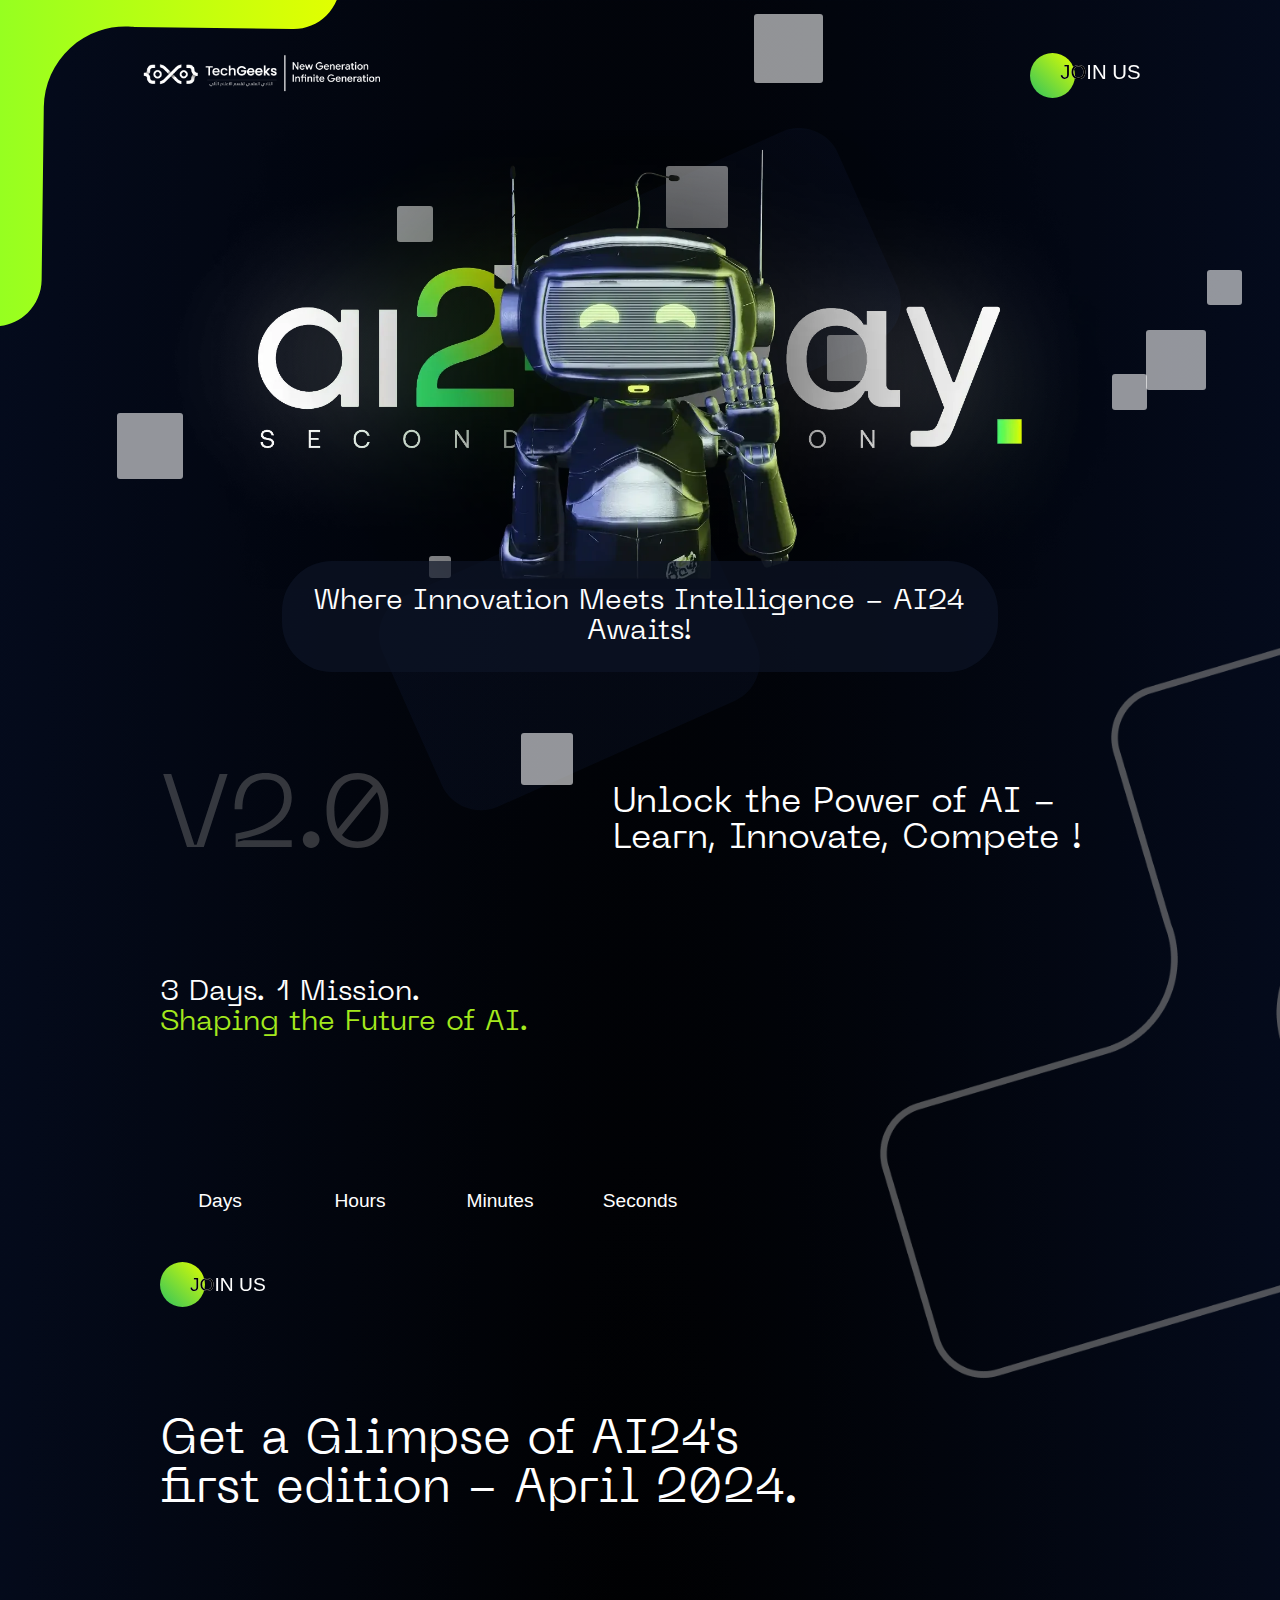
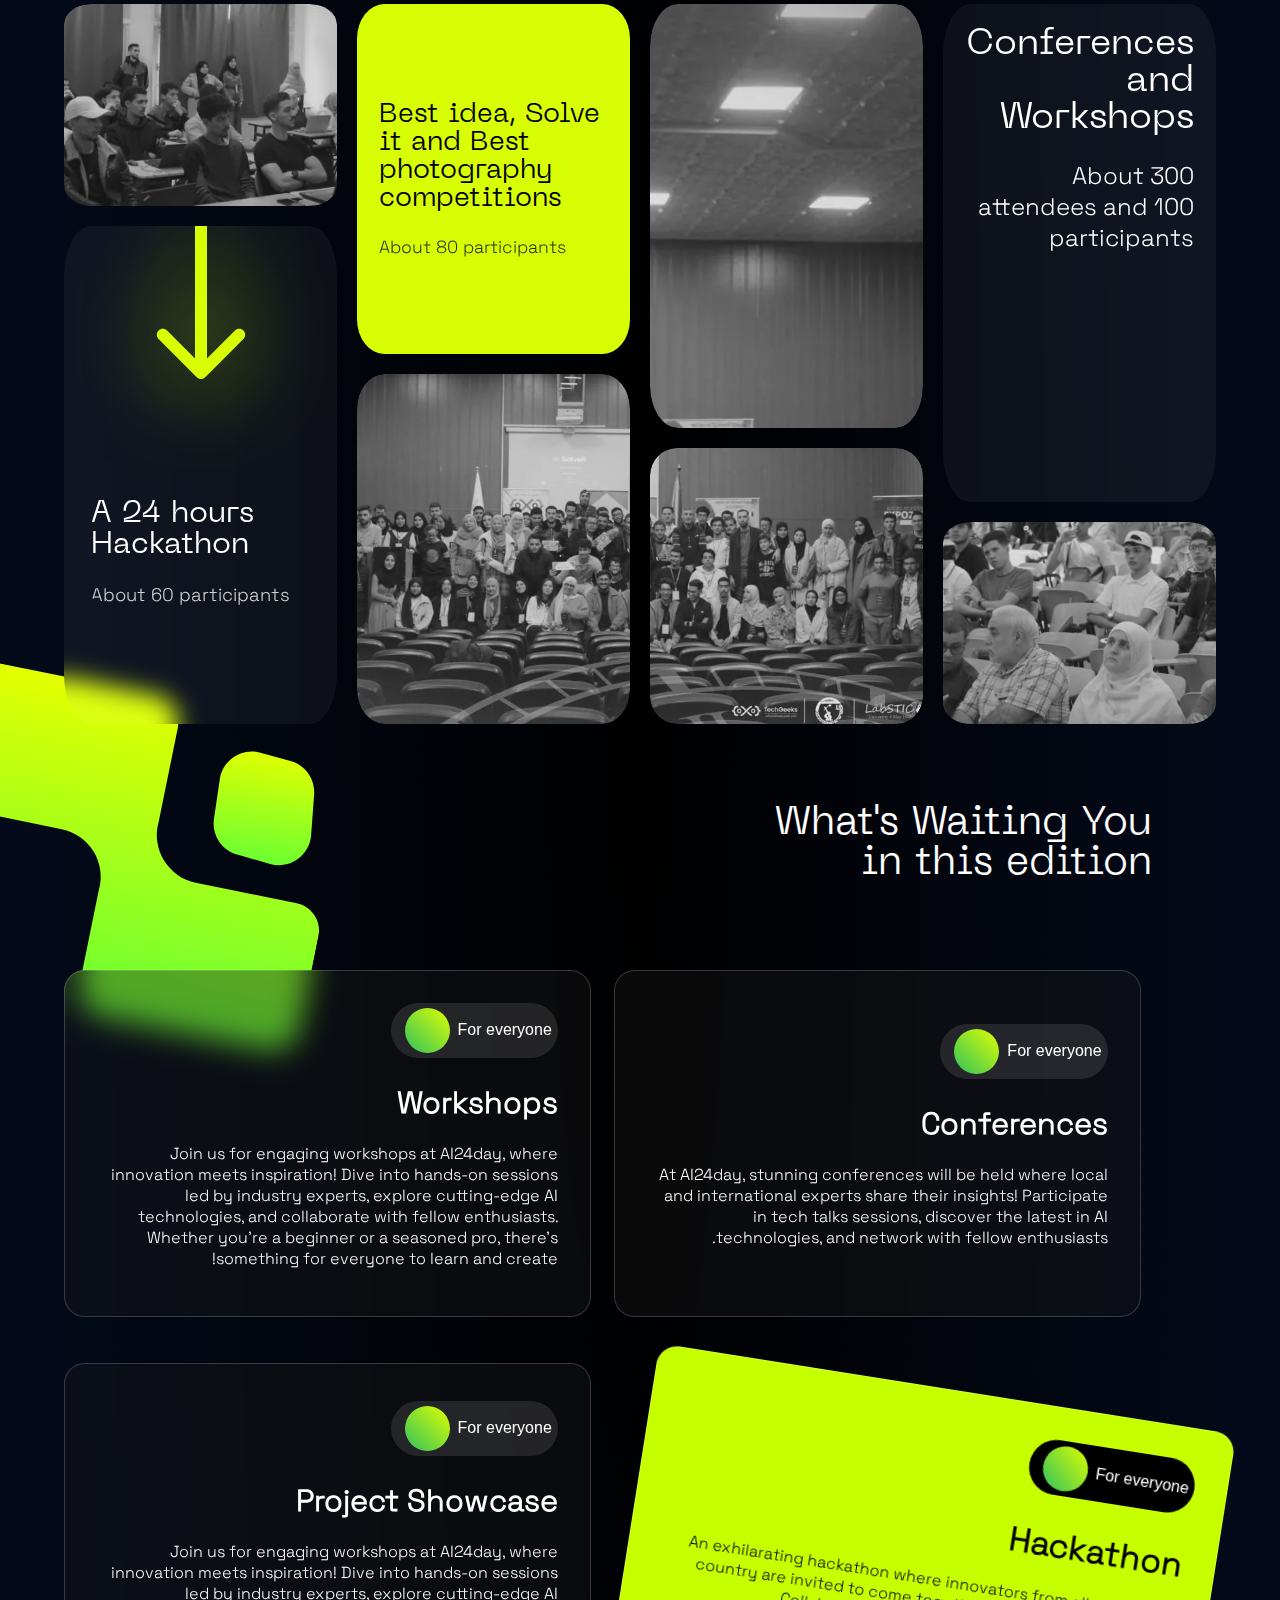
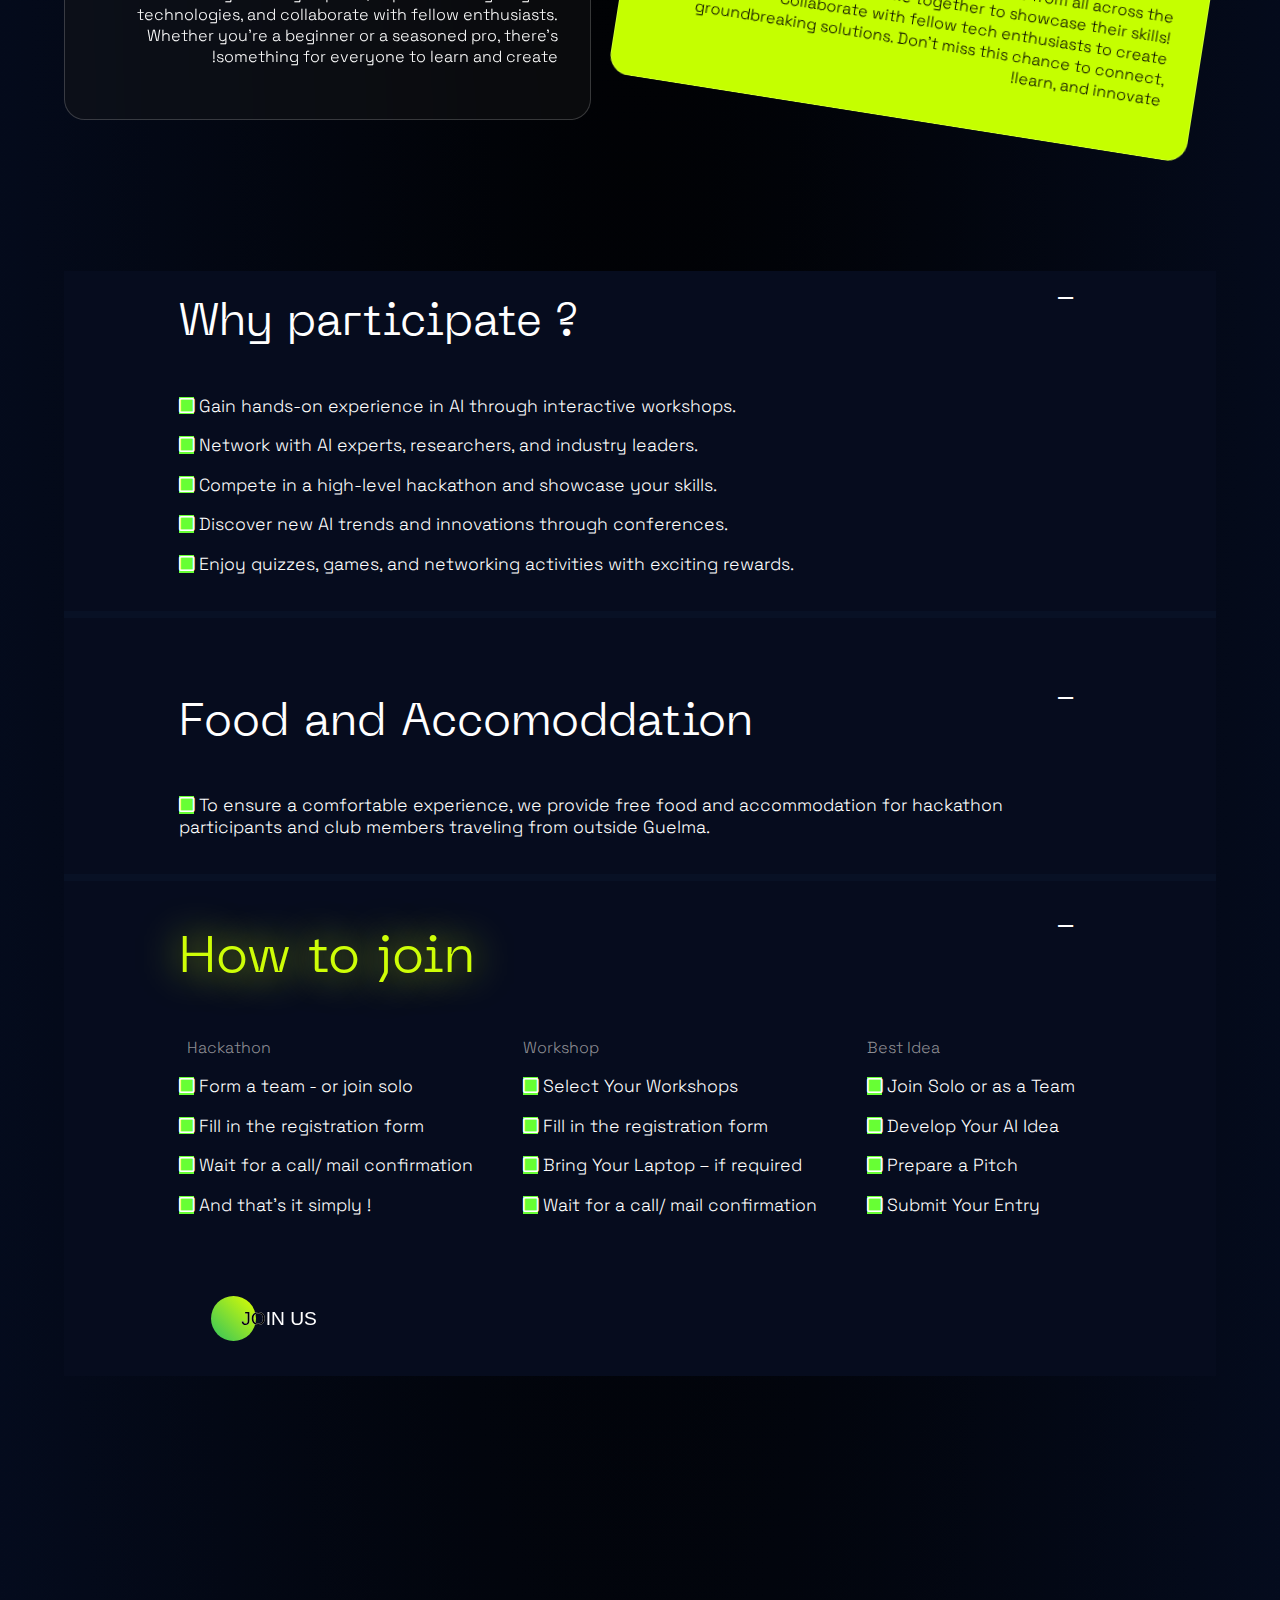
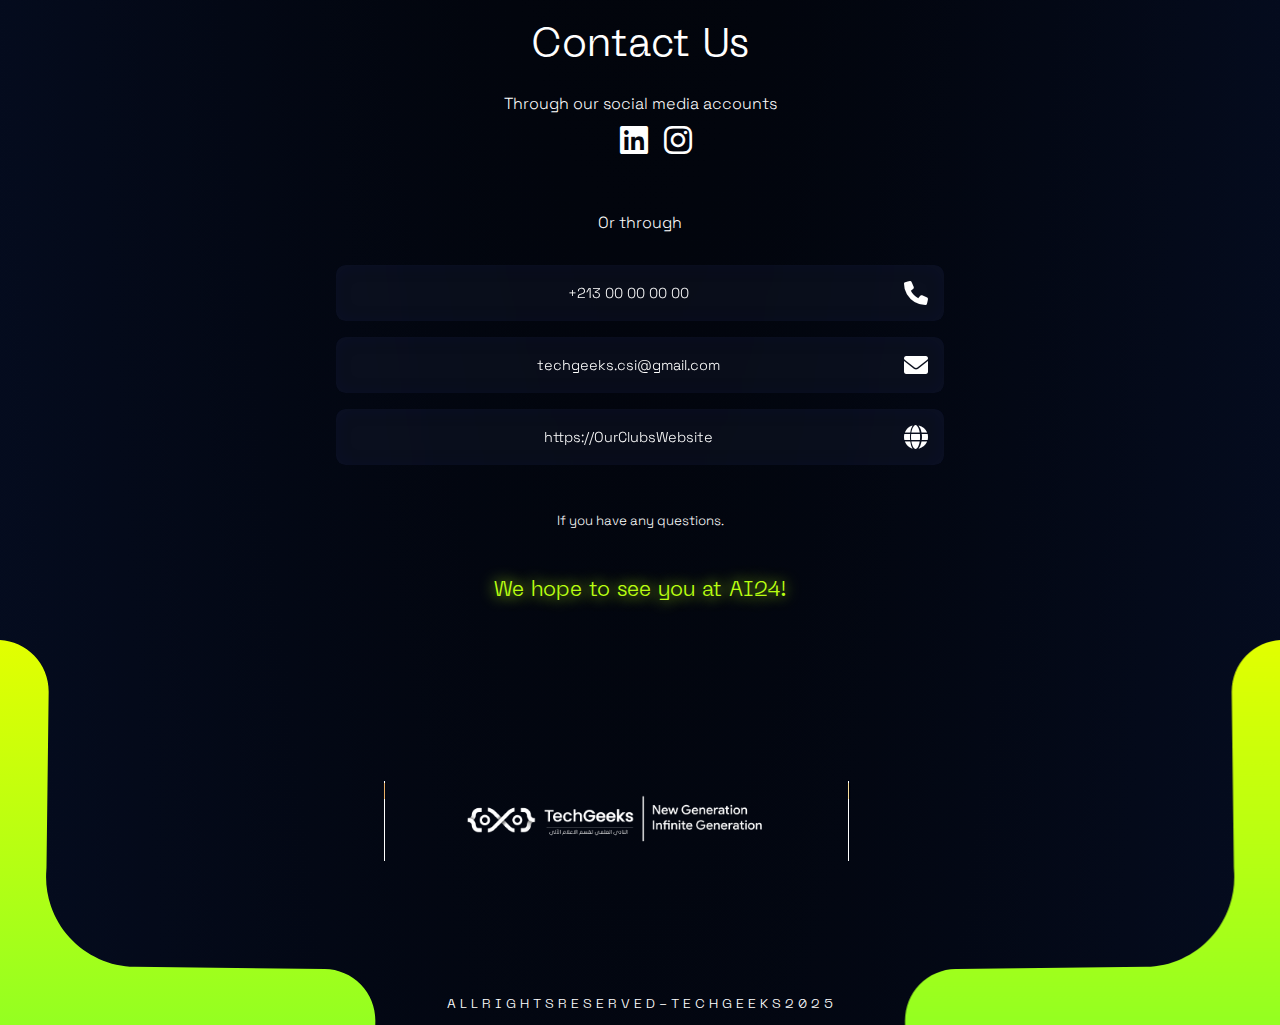
==== index.html @ 9c48e638 "Fix| first section issuie" ====
<!DOCTYPE html>
<html lang="en">
<head>
    <meta charset="UTF-8">
    <meta name="viewport" content="width=device-width, initial-scale=1.0">
    <link rel="stylesheet" href="https://cdnjs.cloudflare.com/ajax/libs/font-awesome/6.6.0/css/all.min.css" integrity="sha512-Kc323vGBEqzTmouAECnVceyQqyqdsSiqLQISBL29aUW4U/M7pSPA/gEUZQqv1cwx4OnYxTxve5UMg5GT6L4JJg==" crossorigin="anonymous" referrerpolicy="no-referrer" />
    <link rel="stylesheet" href="https://cdnjs.cloudflare.com/ajax/libs/font-awesome/6.0.0-beta3/css/all.min.css">

	<link rel="stylesheet" href="css/re_global.css">
	<link rel="stylesheet" href="css/re_navbar.css">
	<link rel="stylesheet" href="css/re_robot_section.css">
	<link rel="stylesheet" href="css/re_timer_section.css">
	<link rel="stylesheet" href="css/re_section3.css">
	<link rel="stylesheet" href="css/re_fonts.css">
	<link rel="stylesheet" href="css/re_section4.css">
	<link rel="stylesheet" href="css/re_section5.css">
	<link rel="stylesheet" href="css/re_section6.css">
	<link rel="stylesheet" href="css/re_section7.css">
	<link rel="stylesheet" href="css/re_section8.css">
	<link rel="stylesheet" href="css/re_section9.css">
    
    <title>AI24 Day</title>
</head>

<body >
	<div class="triangle-logo-container">
			<img src="images/Group 42.svg" alt="Triangle Logo" class="triangle-img"/>		
	</div>

  <nav class="navbar">

        <a href="#home" class="main-logo" style="width: min-content;">
			<img src="images/logo.png" alt="Main Logo" />
		</a>
		
        <ul class="navlinks">
            <li class="nav-btns"><a href="#ds">Description</a></li>
            <li class="nav-btns"><a href="#tm">Timeline</a></li>
			<li class="nav-btns"><a href="#dt">Details</a></li>

            <li >
              <button class="circle-button">
                <a href="#">
                    <span class="btn-text">JOIN US</span>
                    <span class="arrow">&rarr;</span>
                </a>
            </button>
            </li>
        </ul>
  </nav>
  <main>
	<!--! Sections 01 -->

	<section class="robot-section" >
		<div class="robot">
			<script src="js/script.js" ></script>   
		  <img src="images/robot50.webp" alt="img" id="robot-img" loading="eager" class="img-robot">
		  <img src="images/Group 79.svg" id="back-robot" loading="lazy"/>

		  <div class="responsive-image-container">
			<img src="images/Group 78.webp" alt="Image pour mobile" class="responsive-only-image">
		  </div>

		  <div  class="Text-robot">Where Innovation Meets Intelligence - AI24 Awaits!</div>
	   </div>
	</section>
	<!--! Sections 02 -->
	<section class="timer-section">
		<div class="second-content">
			<p class="ppnm p-left">V2.0</p>
			<p class="p-center ppnm" id="s2t2">Unlock the Power of AI - <br>
				Learn, Innovate, Compete !</p>
				<div class="img-second-content"></div><br>
		</div>		
		<img src="images/Group 10.png" id="decorator_img" alt="text" loading="lazy">

		<div class="third-content">
			<div class="content-text"> 
			<p class="medium p-1 ppnm s2t3">3 Days. 1 Mission.</p>
			<p class="medium p-2 ppnm s2t3">Shaping the Future of AI.</p>
		</div>
	
		   
	
	  <div class="countdown-container">
		<div class="numbers">
		  <div class="nbr-days">
			<span class="qwcountdown font-mono nums" >
			  <span id="days" style="--qwvalue:0;"  aria-live="polite">00</span>
			</span>
			<span class="number-label">Days</span>
		  </div>
	
		  <div class="nbr-days">
			<span class="qwcountdown font-mono nums" >
			  <span id="hours" style="--qwvalue:0;"  aria-live="polite">00</span>
			</span>
			<span class="number-label">Hours</span>
		  </div>
	
		  <div class="nbr-days">
			<span class="qwcountdown font-mono nums" >
			  <span id="minutes" style="--qwvalue:0;"  aria-live="polite">00</span>
			</span>
			<span class="number-label">Minutes</span>
		  </div>
	
		  <div class="nbr-days">
			<span class="qwcountdown font-mono nums" >
			  <span id="seconds" style="--qwvalue:0;"  aria-live="polite">00</span>
			</span>
			<span class="number-label">Seconds</span>
		  </div>
		</div>
	  </div>
	
	  <script src="js/countDown.js"> </script>
		  
	  <button class="circle-button" id="cb-ts">
	  	<a href="#">
	  		<span class="btn-text">JOIN US</span>
	  		<span class="arrow">→</span>
	  	</a>
	  </button>

	</section>

	<!--! section 03 -->
	<section class="section-03">
		<div id="section-03-txt-01"> 
			<p class="p-1 s3t1 ppnm" >Get a Glimpse of AI24's</p>
			<p class="p-1 s3t1 ppnm"  >first edition - April 2024.</p>
			</div>
		</div>
		<div id="grid-container-parent">
			<div class="graid-container">
				<div class="div1">
					<div id="vec-div">
						<img src="images/vector.svg" id="vector" alt="vector" loading="lazy">
					</div>
					<div class="hackathon-content">
						<h1 class="hackathon-title ppnm">A 24 hours<br> Hackathon</h1>
						<div class="hackathon-participants sgl">About 60 participants</div>
					  </div>
				</div>
				<div class="div2"> </div>
				<div class="div3"> 
					<h1 class="card-title ppnm">Best idea, Solve it and Best photography competitions</h1>
					<div class="card-description sgl">About 80 participants</div>
				</div>
				<div class="div4"> </div>
				<div class="div5"> </div>
				<div class="div6"> </div>
				<div class="div7"> </div>
				<div class="div8">
					<h1  id="s3t4-1" class="s3t4 ppnm">Conferences and Workshops</h1>
            		<div id="s3t4-2" class="s3t4 sgl">About 300 attendees and 100 participants</div>
				</div>
			</div>
		</div>
		<img src="images/Group 20.svg" id="decorator_img_3" alt="text" loading="lazy">
	</section>

	<!--! section 04 -->

	<section class="section-04" id="ds">

		<div class="five-content">
		   <p id="Text-five-content" class="ppnm"> What's Waiting You <br> in this edition</p>
		</div>
	
	
 		<div class="container">
 		  <div class="grid-container">
				<div class="flex-row">
			  		 <!-- Card 1 - Hackathon -->
			   		<div class="card card-1">
						   <div class="card-content">
							   <!-- <div class="arrow">↓</div> -->
							   <button class="btn-card"> 
								 <div class="circle-button-card sgl" ></div>
								 For everyone
							   </button>
							   <h2 class="sgl">Workshops</h2>
							   <p class="sgl">Join us for engaging workshops at AI24day, where innovation meets inspiration! Dive into hands-on sessions led by industry experts, explore cutting-edge AI technologies, and collaborate with fellow enthusiasts. Whether you're a beginner or a seasoned pro, there's something for everyone to learn and create!</p>
						   </div>
					   
			   		</div>
				
			   		<!-- Card 2 - Competitions -->
			   		<div class="card card-2">
						   <div class="card-content">
							 <button class="btn-card"> 
							   <div class="circle-button-card sgl" ></div>
							   For everyone
							 </button>
							   <h2 class="sgl">Conferences</h2>
							   <p class="sgl">At AI24day, stunning conferences will be held where local and international experts share their insights! Participate in tech talks sessions, discover the latest in AI technologies, and network with fellow enthusiasts.</p>
						   </div>
					   
			   		</div>
				</div>
			   <!-- Card 3 - Conferences -->
			   <div class="flex-row">

			   		<div class="card card-3">
						   <div class="card-content">
							 <button class="btn-card"> 
							   <div class="circle-button-card sgl" ></div>
							   For everyone
							 </button>
							   <h2 class="sgl">Project Showcase</h2>
							   <p class="sgl">Join us for engaging workshops at AI24day, where innovation meets inspiration! Dive into hands-on sessions led by industry experts, explore cutting-edge AI technologies, and collaborate with fellow enthusiasts. Whether you're a beginner or a seasoned pro, there's something for everyone to learn and create!</p>
						   </div>
			   		</div>
				
			   		<!-- Card 4 -->
			   		<div class="card-d" id="card-4" style="  transform: rotate(9deg); margin-left: 1rem; margin-top: 1.;">
						   <div class="card-content">
							 <button class="btn-card" style="background-color: black;"> 
							   <div class="circle-button-card sgl" ></div> For everyone
							 </button>
							   <h2 class="sgl">Hackathon</h2>
							   <p class="sgl" style="color: black;">An exhilarating hackathon where innovators from all across the country are invited to come together to showcase their skills! Collaborate with fellow tech enthusiasts to create groundbreaking solutions. Don't miss this chance to connect, learn, and innovate!</p>
						   </div>
			
			   		</div>
			   </div>

			</div>
 		</div>

	</section>

	<!--! section05 -->
	<section class="section-05" id="tm" style="display: none">
		<div class="img-seven-content"><img src="images/Group 35.png" id="decorator_img_5" loading="lazy" alt="text"></div>

			<div class="sec5sub1">
				<div class="Text-left ppnm"> AI24 - Second <br> edition Timeline</div>
				<img id="sec5dec1" src="images/Group 81.svg" loading="lazy">
				<div class="right-div" > 
				  
				  <button class="btn-right-div" >Day 01</button>
				  <button class="btn-right-div">Day 02</button>
				  <button class="btn-right-div">Day 03</button>
				</div>
			</div>
			
			<div class="seven-content">
			  <div class="schedule-container">
				<script src="js/schedule.js"></script>
			</div>
	</section>

	<!--! section06  -->
	<section class="section-06" id="dt">
		<div class="eight-content"> 
			<div class="sec6sub1">
				<div class="eight-content-row" style="flex-direction: row;">
				  <h1>Why participate ?</h1>
				  <div style="font-size: 2rem; color:#FFFFFF;">_</div>
				</div>
				<p class="paragrph"><i class="fa-regular fa-square" style="background-color:#67FF34;"></i> Gain hands-on experience in AI through interactive workshops.</p>
				<p class="paragrph"><i class="fa-regular fa-square" style="background-color:#67FF34;"></i> Network with AI experts, researchers, and industry leaders.</p>
				<p class="paragrph"><i class="fa-regular fa-square" style="background-color:#67FF34;"></i> Compete in a high-level hackathon and showcase your skills.</p>
				<p class="paragrph"><i class="fa-regular fa-square" style="background-color:#67FF34;"></i> Discover new AI trends and innovations through conferences. </p>
				<p class="paragrph"><i class="fa-regular fa-square" style="background-color:#67FF34;"></i> Enjoy quizzes, games, and networking activities with exciting rewards.</p><br>
			</div> 
			<div class="sec6sub1">
				<div style="margin-top: 2.2rem;"></div>
				<br><div class="eight-content-row" style="flex-direction: row;">
				  <h1>Food and Accomoddation</h1>
				  <div style="font-size: 2rem; color:#FFFFFF;">_</div>
				</div>
				<p class="paragrph"><i class="fa-regular fa-square" style="background-color:#67FF34;"></i> To ensure a comfortable experience, we provide free food and accommodation for hackathon participants and club members traveling from outside Guelma.</p><br>
			</div>
			<div class="sec6sub1" style="padding-bottom: 35px;">
				<br><div class="eight-content-row" style="flex-direction: row;">
				  <h1 id="htju">How to join</h1>
				  <div style="font-size: 2rem; color:#FFFFFF;">_</div>
				</div>
				<div class="eight-content-row"> 
					<div class="column">
					  <p class="titles" style="margin-left: 0.5rem;">Hackathon</p>
					  <p class="prgrph"><i class="fa-regular fa-square" style="background-color:#67FF34;"></i> Form a team - or join solo </p>
					  <p class="prgrph"><i class="fa-regular fa-square" style="background-color:#67FF34;"></i> Fill in the registration form </p>
					  <p class="prgrph"><i class="fa-regular fa-square" style="background-color:#67FF34;"></i> Wait for a call/ mail confirmation</p>
					  <p class="prgrph"><i class="fa-regular fa-square" style="background-color:#67FF34; margin-bottom: 3rem;"></i> And that’s it simply !</p>
				  
					  <br><button class="circle-button" style="bottom:75px; z-index: 1;margin-left: 2rem;">
						<a href="#">
							<span class="btn-text">JOIN US</span>
							<span class="arrow">→</span>
						</a>
					</button>
					   
					 </div>
				  
					  <div class="column"> 
					  <p class="titles" style="margin-right: 4rem;">Workshop</p>
					  <p class="prgrph"><i class="fa-regular fa-square" style="background-color:#67FF34;"></i> Select Your Workshops</p>
					  <p class="prgrph"><i class="fa-regular fa-square" style="background-color:#67FF34;"></i> Fill in the registration form</p>
					  <p class="prgrph"><i class="fa-regular fa-square" style="background-color:#67FF34;"></i> Bring Your Laptop – if required</p>
					  <p class="prgrph"><i class="fa-regular fa-square" style="background-color:#67FF34;"></i> Wait for a call/ mail confirmation</p>
					  </div>
				  
				  
					  <div class="column"> 
						<p class="titles" style="margin-right: 4rem;">Best Idea</p>
						<p class="prgrph"><i class="fa-regular fa-square" style="background-color:#67FF34;"></i> Join Solo or as a Team</p>
						<p class="prgrph"><i class="fa-regular fa-square" style="background-color:#67FF34;"></i> Develop Your AI Idea</p>
						<p class="prgrph"><i class="fa-regular fa-square" style="background-color:#67FF34;"></i> Prepare a Pitch</p>
						<p class="prgrph"><i class="fa-regular fa-square" style="background-color:#67FF34;"></i> Submit Your Entry</p>
					   </div>
				  
					</div>
			</div>
		  
		  </div>
		  <br><div class="espace"></div>
		  
	</section>

	<!--! section 07 -->
	<section class="section-07" style="display: none">
		<div id="sponsors-txt-div">
			<h1 class="ppnm">Our Sponsors & Partners</h1>
			<p class="sgm">We are grateful to our sponsors and partners who have trusted and supported AI24, making this event possible.</p>
		</div>
		<!-- <div class="containers"> -->
			<div class="sponsors-grid">
				<!-- Top row with large sponsors -->
				<div class="sponsor-large sponsor">
					<img src="" alt="Algerie Telecom Logo">
				</div>
				<div class="sponsor-large sponsor">
					<img src="" alt="Sponsor Logo">
				</div>
				<!-- Bottom row with smaller sponsors -->
				<div class="sponsor-row">
					<div class="sponsor-small sponsor">
						<div class="dots">
							<div class="dot"></div>
							<div class="dot"></div>
							<div class="dot"></div>
						</div>
					</div>
					<div class="sponsor-small sponsor">
						<div class="dots">
							<div class="dot"></div>
							<div class="dot"></div>
							<div class="dot"></div>
						</div>
					</div>
					<div class="sponsor-small sponsor">
						<div class="dots">
							<div class="dot"></div>
							<div class="dot"></div>
							<div class="dot"></div>
						</div>
					</div>
					<div class="sponsor-small sponsor">
						<div class="dots">
							<div class="dot"></div>
							<div class="dot"></div>
							<div class="dot"></div>
						</div>
					</div>
				</div>
			</div>
	</section>

	<!--! section 08  -->

	<section class="section-08">
		<div id="sec8sub1">
			<h1 >Contact Us</h1>
			<p >Through our social media accounts</p>
		  </div>
		  
		   <div class="reseau-so">
			<a href="https://www.facebook.com/tech.geeks.guelma/"><i class="fa-brands fa-square-facebook" style="margin-left: 1rem;"></i></a>
			<a href="https://www.linkedin.com/company/techgeeks-guelma/"><i class="fa-brands fa-linkedin"style="margin-left: 1rem;"></i></a>
			<a href="https://www.instagram.com/tech.geeks.guelma?igsh=cXViY2h4bXlkNmd5"><i class="fa-brands fa-instagram"style="margin-left: 1rem;"></i></a>
		   </div><br>
		  
		   <br>
		   <div class="" style="color: white;">
			<p class="sgl">Or through</p>
		  </div>
		  
		   <div style="min-width:50%"> 
		   <div class=" column-div"><div></div><a href="#">+213 00 00 00 00</a> <i class="fa-solid fa-phone icons" ></i></div>
		   <div class=" column-div"><div></div><a href="mailto:techgeeks.csi@gmail.com">techgeeks.csi@gmail.com</a><i class="fa-solid fa-envelope icons"></i></div>
		   <div class=" column-div"><div></div><a href="https://techgeeks.univ-guelma.dz/">https://OurClubsWebsite</a><i class="fa-solid fa-globe icons"></i></div>
		  </div>
		  
		  <br><div >
			<p class="sgl" style="color:#FFFFFF;font-size:0.83rem;">If you have any questions.</p>
		  </div> 
		  <br>
		  <div>
			<p id="hsu">We hope to see you at AI24!</p>
		  </div>
	</section>
	
	<!--! section 09 -->
	<section class="section-09">
		<div class="logos">
			<!-- <img src="images/Group 44.png" alt="text"> -->
		  <img id="univ-lg" class="logo" src="images/logo 1.png" loading="lazy" alt="University Logo">
		  <p>&verbar;</p>
		  <img id="tg-lg" class="logo" src="images/logo.png" loading="lazy" alt="TechGeeks Logo">
		  <p>&verbar;</p>
		  <img id="aih-lg" class="logo" src="images/logoColoredPNGWhite 1.png" loading="lazy" alt="Aihouse Logo">
		</div>
		  
		<div id="footer" >
			<img id="bdl" class="botm_deco" src="images/Group 42.svg" loading="lazy">
			<p >A L L R I G H T S R E S E R V E D - T E C H G E E K S 2 0 2 5</p>
			<img id="bdr" class="botm_deco" src="images/Group 42.svg" loading="lazy">
		</div>

	</section>

  </main>


</body>
</html>
---- css/re_global.css ----
body {
    width: 100%;
    height: max-content;
    background: radial-gradient(ellipse 177.46% 352.09% at 50.00% 38.36%, black 0%, #09173C 63%, #1C2140 89%);
    margin: 0;
    overflow-x: hidden; 
}

main {
    width: 100%;
    display: flex;
    flex-direction: column;
    align-items: center;
    justify-content: center;
}

section {
    width: 100%;
    margin: 0;
    padding: 20px;
} 

.p-1{
    color: white;
    margin: 0;
}
.p-2{
  color: #A4E91D;
  margin: 0;
}
  
.medium{
    font-size: 1.5rem;
    font-family: 'Pcenter';
}



.triangle-logo-container {
    display: flex;
    position: absolute;
    top: 0;
    left: 0;
    width: 100%;
    align-items: center;
    gap: 15px;
}

.triangle-img {
    width: 30%;
    transform: rotate(90deg) translateY(7%);
}

.circle-button {
    display: inline-flex;
    align-items: center;
    width: 45px;
    height: 45px;
    border: none;
    border-radius: 50%;
    background-image: linear-gradient(45deg, #30C35D, #DFFE01);
    cursor: pointer;
    transition: all 0.3s ease;
    margin-right: 65p;
}

.circle-button a {
    display: flex;
    align-items: center;
    text-decoration: none;
    font-size: 1.2rem;
    padding-left: 18px;
    transform: translateX(-8px);
}

.circle-button:hover {
    width: 160px;
    border-radius: 25px;
    background-image: linear-gradient(45deg, #DFFE01, #30C35D);
}
.circle-button:hover .btn-text {
    color: black;
}
.circle-button:hover .btn-text::before,
.circle-button:hover .btn-text::after {
    display: none;
}
.circle-button:hover .arrow {
    opacity: 1;
    color: black;
    transform: translateX(5px);
    margin-left: 15px;
}

.btn-text {
    font-family: arial;
    white-space: nowrap;
    position: relative;
    color: white;
    mix-blend-mode: lighten;
    transform: translateX(14px);
    transition: all 0.3s ease;
}

.btn-text::before {
    content: "JO";
    position: absolute;
    left: 0;
    color: black; 
    z-index: 2;
}

.arrow {
    font-family: 'Poppins';
    font-weight: 700;
    font-size: 1.2rem;
    margin-left: 20px;
    color: white;
    opacity: 0;
    transition: all 0.3s ease;
}
---- css/re_navbar.css ----
.navbar {
    padding: 20px 16% 0 10%;
    background-color: transparent;
    display: flex;
    justify-content: space-between;
    height: 6.875rem;
    align-items: center; 
}

.main-logo {
    display: flex;
    align-items: center;    
}

.main-logo img {

    height: auto;
    width: 430px;
    transition: opacity 0.3s ease;
}

.navlinks {
    list-style: none;
    display: flex;
    align-items: center;
    gap: 80px;
   
}
.navlinks li a {
    color: white;
    text-decoration: none;
    font-family: "Raleway", sans-serif;
    font-weight: 500;
    font-size: 1.275rem;
    position: relative;
    padding-bottom: 5px;
}

.navlinks li a::after {
    content: '';
    position: absolute;
    width: 0;
    height: 2px;
    bottom: 0;
    left: 50%;
    background-color: #4CAF50;
    transition: all 0.3s ease;
    transform: translateX(-50%);
}

.navlinks li a:hover::after {
    width: 100%;
}

.responsive-only-image {
    display: none;
}


/* Extra small devices (phones, less than 576px) */
@media (max-width: 575.98px) {
    .main-logo {
        max-width: 155px;
        min-width: 155px;
        overflow: hidden;
    }

    .navbar {
        padding: 20px 2%;
        align-items: center; 
    }

}


@media (max-width: 768px) {   
    .main-logo img {
        height: auto;
        width: 80%;
        min-width: 320px;   
    }
}


/* Small devices (phones, 576px and up) */
@media(max-width: 1300px) {
    .nav-btns {
        display: none;
    }
    .main-logo img {
        height: auto;
        width: 80%;
        min-width: 270px;        
    }
}
---- css/re_robot_section.css ----
@keyframes fade {
    0%, 100% { opacity: 0; }
    50% { opacity: 1; }
}
@keyframes float {
    0%, 100% { transform: translateY(0); }
    50% { transform: translateY(20px); }
}

.robot-section{
	display: flex;
	justify-content: center;
	align-items: center;
	flex-direction: column;
	width: 100%;
	padding: 0;
	
}
.robot{
    display: flex;
    justify-content: center;
    align-items: center;
    flex-direction: column;
	width: 86%;
}
#robot-img{
	width: 86%;
	height: auto;
    margin-bottom: 20%;
}
#back-robot {
	width: 60%;
	height: auto;
	position: absolute;
    z-index: -1;
}


.Text-robot{
    font-size: 1rem;
    background-color:#0d1426ad;
	width: 52%;
    border-radius: 50px;
	padding: 2%;
    z-index: 1;
    display: flex;
	justify-content: center;
    align-items: center;
	text-align: center;
    position: absolute;
    color: white;
	margin-top: 23%;
	font-size: 180%;
	font-family: PPNeueMachina;
}

#s2t2{
	font-family: PPNeueMachina;

}

.square {
    position: absolute;
    background-color: rgba(255, 255, 255, 0.573);
    animation: fade 5s infinite ease-in-out;
    border-radius: 3px;
	z-index: -1;
}


@media (max-width: 575px) {
    .img-robot {
        display: none; 
    }

    .responsive-only-image {
        display: block; 
        width: 90%;
        height: auto;
        max-width: 100%;
    }

    .Text-robot {
        position: static; 
        width: 90%; 
        margin-top: -5rem; 
        font-size: 1.1rem; 
        padding: 1rem; 
    }

	#back-robot{
		width: 140%;
		transform: translateY(75px);
	}
}


@media (max-width: 768px) {
	.Text-robot {
        font-size: 125%;
    }
	#robot-img{
		width: 110%;
	}
	#back-robot {
		width: 80%;
	}
}

@media (max-width: 992px) {
	.Text-robot {
        font-size: 125%;
    }
}
---- css/re_timer_section.css ----
.timer-section {
  width: 100%;
  display: flex;
  flex-direction: column;
  justify-content: center;
  align-items: center;
  height: fit-content;
  padding: 0px 0px 0px 25%;
  margin: -145px 0px 0px 0px;
}
.second-content{
  display: flex;
  justify-content: flex-start; 
  align-items: center;
  width: 100%;
  font-size: 3rem;
  box-sizing: border-box;
	gap: 10rem;
}

.content-text{
  margin: 0 0 5% 0;
}
.s2t3{
  font-size: 1.8rem;
}

.p-center {
	display: flex;
	justify-content: center;
  color: white;
  flex: 1; 
  font-size: 2.2rem;
  max-width: 50%;
}

.p-left{
  position: relative;
  display: inline-block;
  flex: 0 1 auto; 
  font-size: 6.5rem;
  color:rgba(128, 128, 128, 0.406);
  margin-right: 20px;
}
.p-left::after {
  position: absolute;
  top: 0;
  left: 0;
  background: linear-gradient(
      to right,
      rgba(128, 128, 128, 0.4),
      transparent
  );
  -webkit-background-clip: text;
  background-clip: text;
  color: transparent;
  z-index: -1;
}

#decorator_img{
	position: absolute;
  height: 90vh;
  width: auto;
  right: -20px;
	filter: brightness(0.5);
}


.third-content{
    display: flex;
    flex-direction: column;
    /* position: absolute; */
    width: 100%;
    /* margin-top: 52rem;
    margin-left: 5rem; */
}

.countdown-container {
    display: flex;
	/* padding: 10px 0px 50px 20px;		 */

}

#cb-ts{
	margin: 50px 0px 0px 0px;		

}

.numbers {
  color: white;
  display: flex;
  gap: 20px;
  justify-content: center;
  align-items: center;
}
.nbr-days {
  display: flex;
  flex-direction: column;
  align-items: center;
  text-align: center;
  min-width: 120px;
}

.qwcountdown {
  display: inline-flex;
  flex-direction: column;
  overflow: hidden;
  height: 5rem;
  font-family: monospace;
}

.qwcountdown > span {
  position: relative;
  display: block;
  width: 100%;
  height: 100%;
  transform: translateY(calc(var(--qwvalue) * -100%));
  transition: transform 1s cubic-bezier(0.4, 0, 0.2, 1);
}

.qwcountdown > span::before {
  content: "00\A 01\A 02\A 03\A 04\A 05\A 06\A 07\A 08\A 09\A 10\A 11\A 12\A 13\A 14\A 15\A 16\A 17\A 18\A 19\A 20\A 21\A 22\A 23\A 24\A 25\A 26\A 27\A 28\A 29\A 30\A 31\A 32\A 33\A 34\A 35\A 36\A 37\A 38\A 39\A 40\A 41\A 42\A 43\A 44\A 45\A 46\A 47\A 48\A 49\A 50\A 51\A 52\A 53\A 54\A 55\A 56\A 57\A 58\A 59\A 60\A 61\A 62\A 63\A 64\A 65\A 66\A 67\A 68\A 69\A 70\A 71\A 72\A 73\A 74\A 75\A 76\A 77\A 78\A 79\A 80\A 81\A 82\A 83\A 84\A 85\A 86\A 87\A 88\A 89\A 90\A 91\A 92\A 93\A 94\A 95\A 96\A 97\A 98\A 99\A";
  white-space: pre;
  position: absolute; 
  width: 100%;
  text-align: center;
  line-height: 5rem;
}
.nums{
  font-size: 6rem;
}

.number-label {
  font-family: 'PPNeueMachina-PlainLight', sans-serif;
  font-size: 1.2rem;
  margin-top: 0.5rem;
  color: white;
}



@media(min-width: 1300px) {
  .p-center{
    max-width: 90%;
    font-size: 3rem;
  }
    
}

@media (max-width: 992px) {
	.second-content {
    flex-direction: column;
    font-size: 1.6rem;
    gap: 1rem;
  }
  .p-left{
    margin: 5% 0 -118px 0;
    font-size: 9rem;
  }
  .p-center{
    max-width: 90%;
    font-size: 2.3rem;
  }

  .timer-section {
    padding: 0;
    margin: 0;
  }
  .s2t3{
    padding: 0 10%;
  }
  #cb-ts {
    margin: 50px 0px 0px 10%;
  }
  .countdown-container {
    padding: 10px 0px 50px 10%;
  }
}

@media (max-width: 768px) {
  .second-content {
    flex-direction: column;
    font-size: 1.6rem;
    gap: 1rem;
  }
  .p-left{
    margin: -33px 0 -118px 0;
    font-size: 9rem;
  }
  .p-center{
    max-width: 90%;
    font-size: 2rem;
  }
  
  #decorator_img{
    height: 55vh;
  }
  .s2t3{
    font-size: 1.6rem;
    padding: 0 5%;
  }
  #cb-ts {
    margin: 50px 0px 0px 5%;
  }
  .countdown-container {
    padding: 10px 0px 50px 5%;
  }
  .nums{
    font-size: 5rem;
  }

}

@media (max-width: 575px) {
  .p-center{
    font-size: 1.3rem;
  }
  .p-left{
    margin: 20% 0 -88px 0;
    font-size: 9rem;
  }
  #s3t4-1 {
    font-size: 125%;
  }
  .s2t3{
    font-size: 1.4rem;
  }
  .nums{
    font-size: 4rem;
  }
 
  .nbr-days{
    min-width: 85px;
  }
  
  .number-label {
    font-size: 1rem;
    margin-top: 0rem;
  }
  .numbers {
    gap: 10px;
  }

}

@media (max-width: 391px) {
  .nums{
    font-size: 2.5rem;
  }
  .nbr-days{
    min-width: 60px;
  }
  
}
---- css/re_section3.css ----
.section-03{
	width: 100%;
	display: flex;
	flex-direction: column;
	justify-content: center;
	align-items: center;
	height: fit-content;
	
}

#section-03-txt-01{
	width: 100%;
	display: flex;
	flex-direction: column;
	padding: 0px 0px 0px 25%;
	margin: 7% 0 7% 0 ;
}

.s3t1{
	font-size: 3.5rem;
}

#grid-container-parent{
	width: 90%;
}


.graid-container {
	display: grid;
	grid-template-columns: repeat(8, 1fr);
	grid-template-rows: repeat(10, 1fr);
	grid-column-gap:20px;
	grid-row-gap:20px;
	height: 100vh;
	width: 100%;
}
#vec-div{
	margin: 0;
	padding: 0;
	display: flex;
    justify-content: center;
	width: 100%;
	filter: drop-shadow(0px 0px 50px #c5ff00);
}

#vector {
	color:#c5ff00;
}


.div1 { 
	grid-area: 4 / 1 / 11 / 3;
	background: rgba( 255, 255, 255, 0.05 );
	backdrop-filter: blur( 12px );
	-webkit-backdrop-filter: blur( 12px );
	border-radius: 10px;
	display: flex;
	flex-direction: column;
	gap: 20%;
	padding: 0 10%;
}
.div2 {
	grid-area: 1 / 1 / 4 / 3;
	filter: grayscale(1);
}
.div3 { 
	 grid-area: 1 / 3 / 6 / 5;
	 background-color: #D7FE04;
	 display: flex;
	 flex-direction: column;
	 justify-content: center;
	 padding: 8%;
}
.div4 { grid-area: 6 / 3 / 11 / 5 }
.div5 { grid-area: 7 / 5 / 11 / 7 }
.div6 { grid-area: 1 / 5 / 7 / 7 }
.div7 { grid-area: 8 / 7 / 11 / 9 }
.div8 { 
	grid-area: 1 / 7 / 8 / 9;
	background: rgba( 255, 255, 255, 0.05 );
	backdrop-filter: blur( 12px );
	-webkit-backdrop-filter: blur( 12px );
	border-radius: 10px;
	color: #fff;
	display: flex;
	flex-direction: column;
	padding: 8%;
	z-index: 99;
}
.graid-container div {
	border-radius: 10%;
	overflow: hidden;
}

.div4, .div6, .div5,.div3, .div7 {
	position: relative;
	z-index: 99; 
}

.div4::before, .div6::before, .div5::before, .div2::before ,.div7::before {
	content: "";
	position: absolute;
	top: 0;
	left: 0;
	width: 100%;
	height: 100%;
	background-size: cover;
	background-position: center;
	mix-blend-mode: multiply; 
	border-radius: 10%;
	filter: grayscale(1);
}
.div6::before{
	background-image: url("../images/tg_pic/tr.webp");
}
.div5::before{
	background-image: url("../images/tg_pic/lr.webp");
}
.div4::before{
	background-image: url("../images/tg_pic/ll.webp");
}
.div2::before{
	background-image: url("../images/6019369285383735197.webp");
}
.div7::before{
	background-image: url("../images/Rectangle 33.webp");
}



.hackathon-content {
    width: 100%;
  }

.hackathon-title {
    color: white;
    font-size: 190%;
    font-weight: bold;
    margin-bottom: 5px;
  }

  .hackathon-participants {
    color: white;
    font-size: 115%;
	margin: 10% 0 0 0;
    opacity: 0.8;
  }


.card-title {
	font-size: 170%;
	margin: 0 0 10% 0;
}
.card-description {
    font-size: 110%;
    opacity: 0.8;
}

.s3t4{
	direction:rtl
}
#s3t4-1{
	font-size: 230%;
	margin: 0 0 10% 0;	
}
#s3t4-2{
	font-size: 150%;
	margin: 0 0 10% 0;	
}



#decorator_img_3{
	position: absolute;
	z-index: -1;
	transform: translateY(630px);
    left: -100px;
	height: 400px;
}


@media(max-width: 1300px) {
	.graid-container {
		height: 80vh;
	}
	.s3t1 {
		font-size: 3rem;
	}
}
  
  @media (max-width: 992px) {
	.graid-container {
		height: 65vh;
	}

	.card-description {
		font-size: 90%;
	}
	.card-title {
		font-size: 110%;
	}
	#s3t4-1 {
		font-size: 140%;
	}
	#s3t4-2 {
		font-size: 75%;
	}

	.hackathon-title {
		font-size: 140%;
		margin: 0;
 	}

	 .hackathon-participants {
		font-size: 95%;
	}

	#vector {
		height: 70%;
	}

	#section-03-txt-01 {
		padding: 0px 0px 0px 10%;
	}
	.s3t1 {
		font-size: 2.5rem;
	}
  }
  
@media (max-width: 768px) {
	.graid-container {
		display: grid;
		grid-template-columns: repeat(2, 1fr);
		grid-template-rows: repeat(14, 1fr);
		grid-column-gap: 15px;
		grid-row-gap: 15px;
		height: 150vh;
	}
	
	.div1 { grid-area: 3 / 1 / 8 / 2; }
	.div2 { grid-area: 1 / 1 / 3 / 2; }
	.div3 { grid-area: 1 / 2 / 4 / 3; }
	.div4 { grid-area: 4 / 2 / 8 / 3; }
	.div5 { grid-area: 12 / 1 / 15 / 2; }
	.div6 { grid-area: 8 / 1 / 12 / 2; }
	.div7 { grid-area: 13 / 2 / 15 / 3; }
	.div8 { grid-area: 8 / 2 / 13 / 3; }

	.card-description {
		font-size: 90%;
	}
	.card-title {
		font-size: 110%;
	}
	.s3t1 {
		font-size: 2rem;
	}
}
  
  
@media (max-width: 575px) {
	.graid-container {
		height: 100vh;
	}
	.s3t1 {
        font-size: 1.5rem;
    }

	
	.div1{
		gap: 0;
	}
}

@media (max-width: 395px) {
	.graid-container {
		height: 125vh;
	}
	
}
---- css/re_fonts.css ----
@font-face {
	font-family: "PPNeueMachina";
	src: url(../fonts/PPNeueMachina-InktrapLight.otf) format("opentype");
	font-weight: bold;
	font-style: normal;
}
@font-face {
	font-family: "SpaceGrotesk-Medium";
	src: url(../fonts/SpaceGrotesk-Regular-BF65712b4fdc934.ttf) format("truetype");
	font-weight: medium;
	font-style: normal;
}

@font-face {
	font-family: "SpaceGrotesk-Light";
	src: url(../fonts/SpaceGrotesk-Light-BF65712b4fc80d0.ttf) format("truetype");
	font-weight: medium;
	font-style: normal;
}

.ppnm{
	font-family: PPNeueMachina;
}
.sgm{
	font-family: SpaceGrotesk-Medium;
}
.sgl{
	font-family: SpaceGrotesk-Light;
}
---- css/re_section4.css ----
.section-04{
	width: 100%;
    display: flex;
    flex-direction: column;
    justify-content: center;
    align-items: center;
    height: fit-content;
}


.container {
    display: flex;
    justify-content: center;
    padding: 1.5rem;
    width: 90%;
}
.grid-container {
	display: flex;
	flex-direction: column;
}
.card {
    border-radius:1.3rem;
    overflow: hidden;
    display: flex;
    flex-direction: column;
    padding: 2rem;
    background: rgba(26, 26, 26, 0.386);
    backdrop-filter: blur(15px);
    border: 1px solid rgba(255, 255, 255, 0.183);
    transition: all 0.3s ease;
	width: 40%;
}
.card:hover {
    background: rgba(40, 40, 40, 0.9);
    transform: translateY(-5px);
}
.card-d {
    font-family: 'MaPoliceVariable';
    border-radius:1.3rem;
    overflow: hidden;
    display: flex;
    flex-direction: column;
    justify-content: space-between;
    padding: 2rem;
    background: rgba(26, 26, 26, 0.386);
    backdrop-filter: blur(15px);
    border: 1px solid rgba(255, 255, 255, 0.183);
    transition: all 0.3s ease;  
	width: 45%;
}
.card-d p {
    font-size: 1rem;
    color: black;
    direction: rtl;
    font-size: 1rem;
    z-index: 2;
    margin-bottom: 15px;
}
.card-d h2 {
    color:black;
    direction: rtl;
    font-size: 2.1rem;
    font-weight: bold;
    margin-bottom: 5px;
    z-index: 2;
}
.card-d:hover {
    background:linear-gradient(45deg, #30e667, #e3ff0f);
    transform: translateY(-5px);
}
.card-content {
    display: flex;
    flex-direction: column;
    justify-content:center;
    flex-grow: 1;
}
.card h2 {
    color: white;
    direction: rtl;
    font-size: 1.9rem;
    font-weight: bold;
    margin-bottom: 5px;
    z-index: 2;
}
.card h1 {
    color:black;
    font-family: 'MaPoliceVariable';
    direction: rtl;
    font-size: 1.9rem;
    font-weight: bold;
    margin-bottom: 5px;
    z-index: 2;
}
.card p {
    font-size: 1rem;
    color: white;
    direction: rtl;
    font-size: 1rem;
    margin-bottom: 15px;
}
.btn-card{
    display: flex;
    align-items: center;
    color: white;
    font-size: 1rem;
    background-color: rgba(141, 140, 140, 0.2);
    border-radius: 3rem;
    border: none;
    margin-left: auto;
	height: 55px;
}
.circle-button-card {
    display: inline-flex;
    margin: 0.5rem;
    width: 45px;
    height: 45px;
    border: none;
    border-radius: 50%;
    background-image: linear-gradient(45deg, #30C35D, #DFFE01);
    cursor: pointer;
    transition: all 0.3s ease;
    overflow: visible; 
    z-index: 1; 
}
.card-2 {
    color: #0a0a0f;
}
.card-3 {
    text-align: right;
}

#card-4 {
	background-color:#c5ff00;
	justify-content: center;
	transform: rotate(9deg); 
	margin-left: 1rem; 
	margin-top: 1.5rem;
}

.five-content{
	direction: rtl;
    display: flex;
    flex-direction: row;
    width: 100%;
    padding-right: 20%;
}
#Text-five-content{
    color: white;
    font-size: 2.5rem;
	margin-bottom: 3%;
}

.flex-row{
	display: flex;
	flex-direction: row;
	gap: 2%;
	margin: 2% 0 2% 0;
}


@media (max-width: 768px) {
    .container {
        padding: 1rem 2rem; 
        display: flex;
        justify-content: center; 
        align-items: center; 
        flex-direction: column; 
        width: 100%; 
        box-sizing: border-box;
    }

    .grid-container {
        gap: 1rem;
        width: 100%; 
        display: flex;
        flex-direction: column;
        align-items: center; 
    }

    .flex-row {
        flex-direction: column;
        gap: 1rem;
        width: 100%;
        align-items: center; 
    }

    .card, .card-d {
        width: 90%; 
        margin: 1rem 0; 
        transform: rotate(0deg);
        box-sizing: border-box;
    }

    .five-content {
        font-size: 1rem;
        direction: rtl;
    }

    #Text-five-content {
        font-size: 2rem;
    }

    .btn-card {
        font-size: 0.9rem;
    }

    .card h2, .card-d h2 {
        font-size: 1.5rem;
    }

    .card p, .card-d p {
        font-size: 0.9rem;
    }
}
---- css/re_section5.css ----
.section-05{
	width: 100%;
    display: flex;
    flex-direction: column;
    justify-content: center;
    align-items: center;
    height: fit-content;
}

.sec5sub1{
	display: flex;
	align-items: center;
	justify-content: space-around;
	flex-direction: row;
	width: 100%;
	padding: 0;
	margin: 0;
}

.Text-left{
    margin-left: 8rem;
    color: white;
	font-size: 2.3rem;
}

#decorator_img_5{
	position: absolute;
	z-index: -1;
	height: 50rem;
	left: 0;
}
.seven-content{
    display: flex;
    justify-content: center;
	align-items: center;
	width: 100%;
	margin-top: 5%;
	
}

.right-div{

    backdrop-filter: blur(5px);
    border-radius: 2rem;
	padding: 15px;
	gap: 30px;

    display: flex;
    flex-direction: row;
	justify-content: space-between;
	border-radius: 2rem;
    border: none;
    background-color: #0d1426ad;
    
}
.btn-right-div{
    color: white;
    background-color: #080E1B; 
    border-radius: 2rem;
	padding: 10px;
    border: none;
    
	border-radius: 0.95rem;
    padding: 12px 25px;
}
.btn-right-div:hover{
	background-color: #2d313a;
}
.btn-right-div:active{
	background-color: #222730;
}

.time {
    font-size: 16px;
    color: rgba(255, 255, 255, 0.9);
	font-family: SpaceGrotesk-Light,Arial,sans-serif;
}

.event-details {
    padding-right: 20px;
}
.event-title {
    font-size: 18px;
    font-weight: bold;
    margin-bottom: 5px;
	font-family: SpaceGrotesk-Medium,Arial,sans-serif;
}
.event-description {
    font-size: 14px;
    max-width: 400px;
    opacity: 0.8;
	font-family: SpaceGrotesk-Light,Arial,sans-serif;;
}
.highlight {
    color: #67FF34;
    font-weight: bold;

}

.arrow-button {

    width: 40px; 
    height: 40px;
    border-radius: 50%; 
    border: none;
    cursor: pointer;
    background-color:#05070e;
    transition: background 0.3s ease, transform 0.2s ease;
}
.arrow-button:hover {
    transform: scale(1.1); 
}
.arrow-button svg {
    width: 20px;
    height: 20px;
    stroke: white; 
    stroke-width: 2;
    transform: rotate(220deg); 
}
.arrow-button:active {
    transform: scale(0.95); 
}
.arrow-italic .line {
    width: 20px;
    height: 1px;
    background: #67FF34;
    margin-right: 5px;
}

.schedule-container {

    font-family: 'PPNeueMachina-PlainLight';
    margin-left: 2rem;
    color: white;
    max-width: 80%;
	min-width: 75%;
	

}
.schedule-item {
    display: grid;
    grid-template-columns: 200px 1fr 30px;
    padding: 20px 0;
    position: relative;
}
.schedule-item::after {
    content: '';
    position: absolute;
    bottom: 0;
    left: 0;
    width: 100%;
    height: 1px;
    background: linear-gradient(
        to right,
        rgba(255, 255, 255, 0.1),
        rgba(255, 255, 255, 0.3)
    );
}

#sec5dec1{
    position: absolute;
    width: 35%;
    z-index: -1;
    transform: translate(76%, 0%);
}




.speakers-container {
    display: flex;
    flex-direction: column;
    gap: 20px;
}

.speaker-item {
    display: flex;
    align-items: center;
    gap: 15px;
    padding: 10px;
    border-radius: 8px;
    transition: all 0.3s ease;
}

.speaker-item.active {
    background: rgba(13, 20, 38, 0.7);
}

.speaker-item:not(.active) {
    filter: grayscale(100%);
    opacity: 0.7;
}

.speaker-item:not(.active):hover {
    opacity: 0.9;
}

.speaker-image {
    width: 80px;
    height: 80px;
    border-radius: 50%;
    object-fit: cover;
    cursor: pointer;
    border: 3px solid transparent;
    transition: all 0.3s ease;
}

.speaker-item.active .speaker-image {
    border-color: #67FF34;
    box-shadow: 0 0 10px rgba(103, 255, 52, 0.5);
}

.speaker-info {
    flex: 1;
}

.speaker-name {
    font-weight: bold;
    margin-bottom: 5px;
    font-family: SpaceGrotesk-Medium, Arial, sans-serif;
}

.speaker-title {
    font-family: SpaceGrotesk-Light,Arial,sans-serif;
    font-size: 14px;
    color: #67FF34;
    margin-bottom: 5px;
}

.speaker-time, .speaker-affiliation {
    font-family: SpaceGrotesk-Light,Arial,sans-serif;
    font-size: 13px;
    opacity: 0.8;
    margin-bottom: 3px;
}

.speaker-bio {
    font-family: SpaceGrotesk-Light,Arial,sans-serif;
    font-size: 13px;
    line-height: 1.4;
    margin-top: 8px;
    opacity: 0.9;
}

@media (max-width: 768px) {
    .schedule-container {
        grid-template-columns: repeat(2, 1fr); 
    }
    .section-05 {
        padding: 20px 0;
        display: flex;
        flex-direction: column;
        align-items: center; 
        justify-content: center; 
        text-align: center; 
    }
    .sec5sub1 {
        flex-direction: column;
        align-items: center; 
        gap: 20px;
        padding: 0 10px;
        width: 100%; 
    }
    .Text-left {
        margin-left: 0;
        font-size: 1.8rem;
        text-align: center; 
        width: 100%; 
    }
    #decorator_img_5 {
        display: none;
    }

    .right-div {
        flex-direction: column;
        gap: 10px;
        padding: 10px;
        width: 56%;
        align-items: center; 
    }

    .btn-right-div {
        width: 100%; 
        padding: 10px 20px;
        font-size: 0.9rem;
        text-align: center; 
    }

    .seven-content {
        margin-top: 20px;
        width: 100%;
        padding: 0 10px;
        display: flex;
        justify-content: center; 
        align-items: center; 
    }

    .schedule-container {
        max-width: 100%;
        padding: 0 10%;
        margin-left: 0;
        text-align: center; 
    }

    .schedule-item {
        grid-template-columns: 1fr;
        gap: 10px;
        padding: 15px 0;
        text-align: center; 
    }

    .time, .event-title, .event-description {
        font-size: 0.9rem;
        text-align: center; 
    }

    .event-details {
        padding-right: 0;
        text-align: center; 
    }

    .arrow-button {
        width: 30px;
        height: 30px;
        margin: 0 auto; 
    }

    .arrow-button svg {
        width: 15px;
        height: 15px;
    }
    
    #sec5dec1{
        width: 88%;
        transform: translate(0%, 14%);    
    }
}
---- css/re_section6.css ----
.section-06{
	width: 100%;
    display: flex;
    flex-direction: column;
    justify-content: center;
    align-items: center;
    height: fit-content;
}


.eight-content{
    margin: 4rem;
    padding: 0;
    background-color: #081125;
    display: flex;
    flex-direction: column;
    justify-content:center;
    gap: 7px;
}
.eight-content-row{
    max-width: 70vw;
    display: flex;
    flex-direction: row;
    justify-content:space-between;
    font-family: PPNeueMachina;
}
.eight-content-row h1{
    font-family: PPNeueMachina;
    font-size: 2.8rem;
    color: white;
}

.paragrph{
    font-family: SpaceGrotesk-Light;
    font-size: 1.1rem;
    color: white;
}
.prgrph{
    font-family: SpaceGrotesk-Light;
    font-size: 1.1rem;
    color: white;
}

.titles{ 
    font-family: SpaceGrotesk-Light;
    color: rgba(194, 192, 192, 0.735);
}
.center{
    margin-left: 19rem;
    max-width: 35vw;
    font-family: SpaceGrotesk-Light;
    font-size: 1.1rem;
    align-items: center;
}
.sec6sub1{
    background-color: #060C1E;
    padding: 0 10%;
}
#htju{
    font-family: PPNeueMachina;
    font-size: 3.2rem;
    color:#CEFE07; 
    text-shadow:0px 0px 40px #D8FE03;
}

#sponsors-txt-div{
    display: flex;
    flex-direction: column;
    justify-content: center;
    align-items: center;
    color: white;
    margin-bottom: 20px;
}
#sponsors-txt-div h1{
    font-size: 3rem;
    margin: 0;
    text-align: center;
}
#sponsors-txt-div p{
    font-size: 0.87rem;
    width: 75%;
    text-align: center;
}

.pad-10{
    padding: 0 10%;
}


@media (max-width: 768px) {

    

    .eight-content-row {
        font-size: 2rem;
        flex-direction: column; 
        align-items: flex-start; 
    }

    .responsive-row {
        flex-direction: row; 
        justify-content: space-between;
        align-items: center; 
    }

    .eight-content-row h1 {
        font-size: 1.5rem; 
    }

    .paragrph, .prgrph {
        font-size: 0.9rem; 
    }

    .titles {
        font-size: 0.9rem; 
    }

    .column {
        margin: 0.5rem; 
        width: 100%; 
    }

    #htju {
        font-size: 1.5rem; 
    }
    /* .circle-button:hover{
        display: none;
    } */
}

@media (max-width: 575px) {
    .circle-button {
        border-radius: 25px; 
        width: fit-content;
    }

    .btn-text {
        color: black;
        font-size: 0.9rem;
    }

    .arrow {
        font-size: 1rem; 
        color: black;
    }

    .circle-button:hover {
        background-color: #4CAF50; 
    }
}
---- css/re_section7.css ----
.section-07{
	width: 100%;
    display: flex;
    flex-direction: column;
    justify-content: center;
    align-items: center;
    height: fit-content;
}

.sponsors-grid{
	display: grid;
    grid-template-columns: repeat(2, 1fr);
    grid-template-rows: auto auto;
    gap: 20px;
	min-width: 75%;
	max-width: 90%;
}

.sponsor{
    background-color: #0d1326cc;
    border-radius: 10px;
    display: flex;
    justify-content: center;
    align-items: center;
}

.sponsor-large {
    padding: 50px;
    height: 280px;
}
.sponsor-large img {
    max-width: 100%;
    max-height: 140px;
}
.sponsor-row {
    grid-column: 1 / 3;
    display: grid;
    grid-template-columns: repeat(4, 1fr);
    gap: 20px;
}
.sponsor-small {
    padding: 30px;
    height: 140px;
}
.dots {
    display: flex;
    justify-content: center;
    gap: 15px;
}
.dot {
    width: 8px;
    height: 8px;
    background-color: white;
    border-radius: 50%;
} 

@media (max-width: 768px) {
    .sponsors-grid {
        grid-template-columns: 1fr; 
        gap: 15px; 
    }

    .sponsor-large {
        padding: 20px; 
        height: auto; 
    }

    .sponsor-row {
        grid-column: 1 / 2; 
        grid-template-columns: repeat(2, 1fr); 
        gap: 15px; 
    }

    .sponsor-small {
        padding: 15px; 
        height: auto; 
    }

    #sponsors-txt-div h1 {
        font-size: 2rem; 
    }

    #sponsors-txt-div p {
        font-size: 1rem; 
    }
}
---- css/re_section8.css ----
.section-08{
	width: 100%;
	display: flex;
	flex-direction: column;
	justify-content: center;
	align-items: center;
	height: fit-content;
	margin: 10% 0 0 0;
}

.reseau-so{
    display: flex;
    flex-direction: row;
    color: white;
	font-size: 2rem;
}
.reseau-so a{
	text-decoration: none;
	color: white;
}

#sec8sub1 {
	text-align: center;
	font-family: PPNeueMachina;
	font-size: 2.5rem;
	margin: 0;
}
#sec8sub1 h1{
	text-align: center;
	font-family: PPNeueMachina;
	color: white;
	font-size: 2.5rem;
	margin: 0 0 10% 0;
}
#sec8sub1 p {
	text-align: center;
	font-family: SpaceGrotesk-Light;
	color: white;

	font-size: 1rem;
	margin-bottom: 20px;
	margin: 0 0 3% 0;
}

.column-div{
    grid-area: 4 / 1 / 11 / 3;
	background: rgb(155 172 250 / 5%);
	box-shadow: inset -1px 1px 18px 0px rgb(11 15 82 / 14%);
	backdrop-filter: blur( 12px );
	-webkit-backdrop-filter: blur( 12px );
	
    border-radius: 0.6rem;
    align-items: center;
    padding: 1rem;
    margin: 1rem;
    display: flex;
	justify-content: space-between;
    flex-direction: row;
	font-family: SpaceGrotesk-Light;
}
.column-div a {
    font-size: 0.9rem;
    font-family: SpaceGrotesk-Light;
    text-decoration: none;
    color: white;
}

.icons{
	font-family: "Font Awesome 6 Free";
	font-size: 1.5rem;
	color: white;
}

#hsu{
	color: #B9FE11;
    font-family: 'PPNeueMachina';
    font-size: 1.3rem;
    text-shadow: 0 0px 15px #B9FE12;
	text-align: center;
}
---- css/re_section9.css ----
.section-09{
	width: 100%;
	display: flex;
	flex-direction: column;
	justify-content: center;
	align-items: center;
	height: fit-content;
	margin-top: 10%;
	padding: 0;
	margin: 10% 0px 0px 0px; 
}



.logos{
	display: flex;
	flex-direction: row;
	align-items: center;
	justify-content: space-evenly;
	width: 75%;
	height: 100Px;
}
.logos p {
    background: white;
    height: 80%;
    width: 1px;
}

#aih-lg{
	width: 15%;
}
#tg-lg{
	width: 35%;
}
#univ-lg {
	width: 9%;
    margin-right: 10px;
}

.botm_deco{
	position: absolute;
	bottom: 0px;
	width: 33%;
}

#bdl{
	left: 0px;
}
#bdr{
	right: 0px;
	transform: rotateY(180deg);
}

#footer{
	display: flex;
	flex-direction: row;
	justify-content: center;
	position: relative;
	width: 100%;
	margin: 0;
}

#footer p {
	color: white;
	font-family: PPNeueMachina;
	margin: 10% 0 0 0;
	font-size: 80%;
	padding-bottom: 13px;
	width: 40%;
    text-align: center;
}

@media (max-width: 768px) {
	.logos p {
	    height: 40%;
	}
	#footer p {
		font-size: 60%;
	}
	.icons{
		display: none;
	}
	.column-div{
		justify-content: center;
		text-align: center;
	}
}

@media (max-width: 575px) {
	
	#footer p {
		font-size: 47%;
	}
	
}
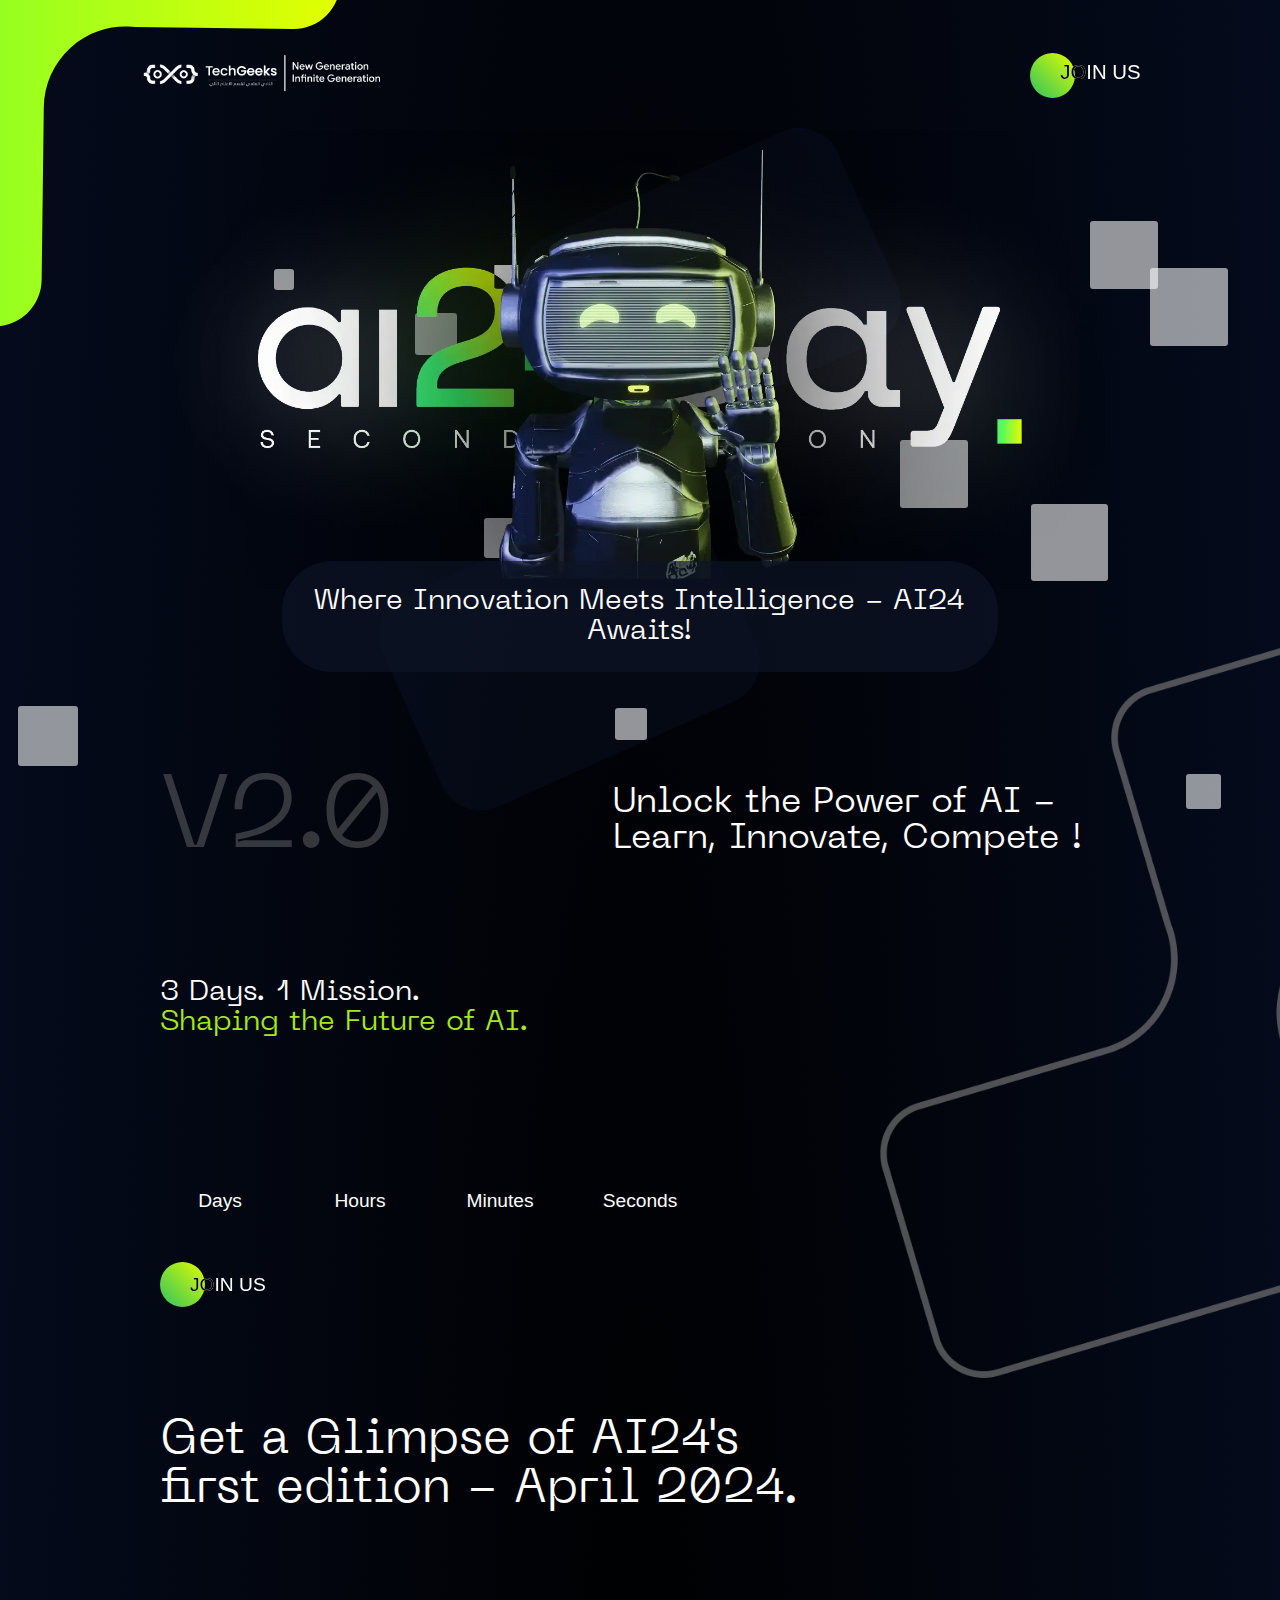
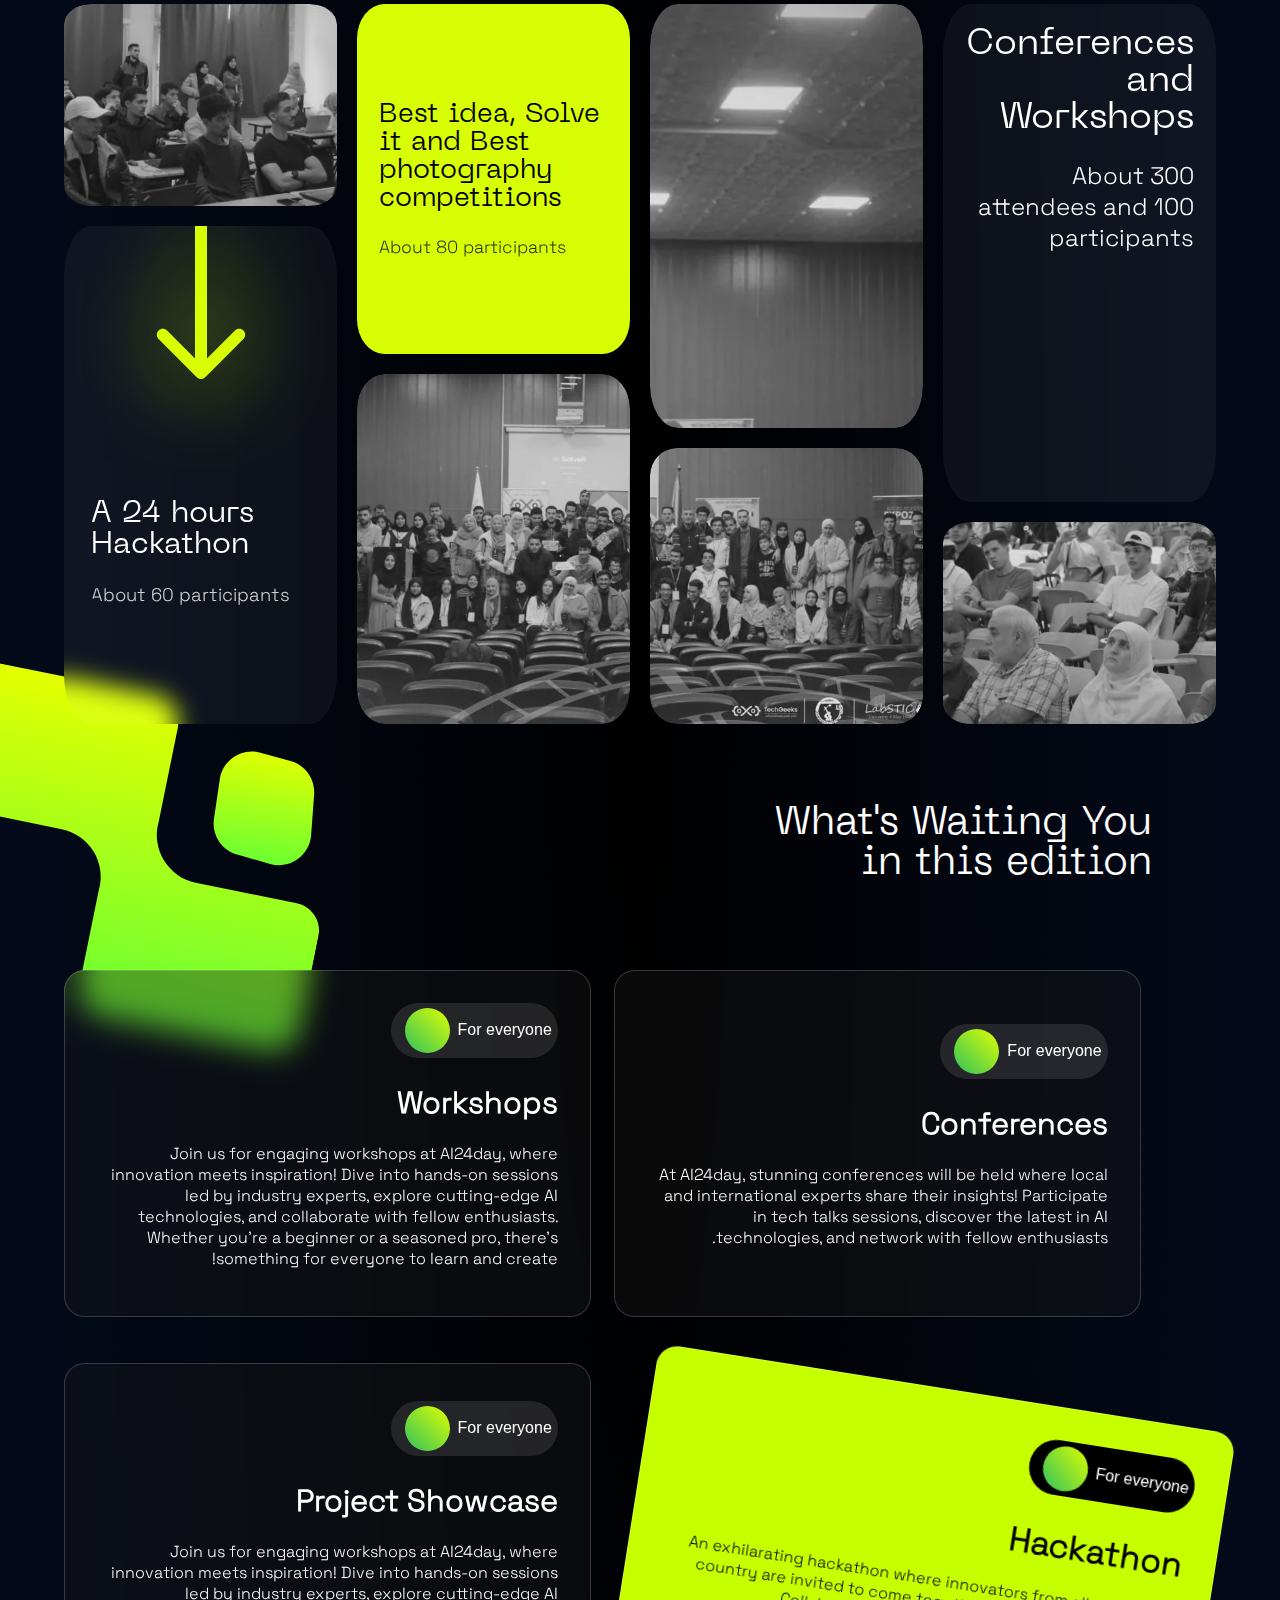
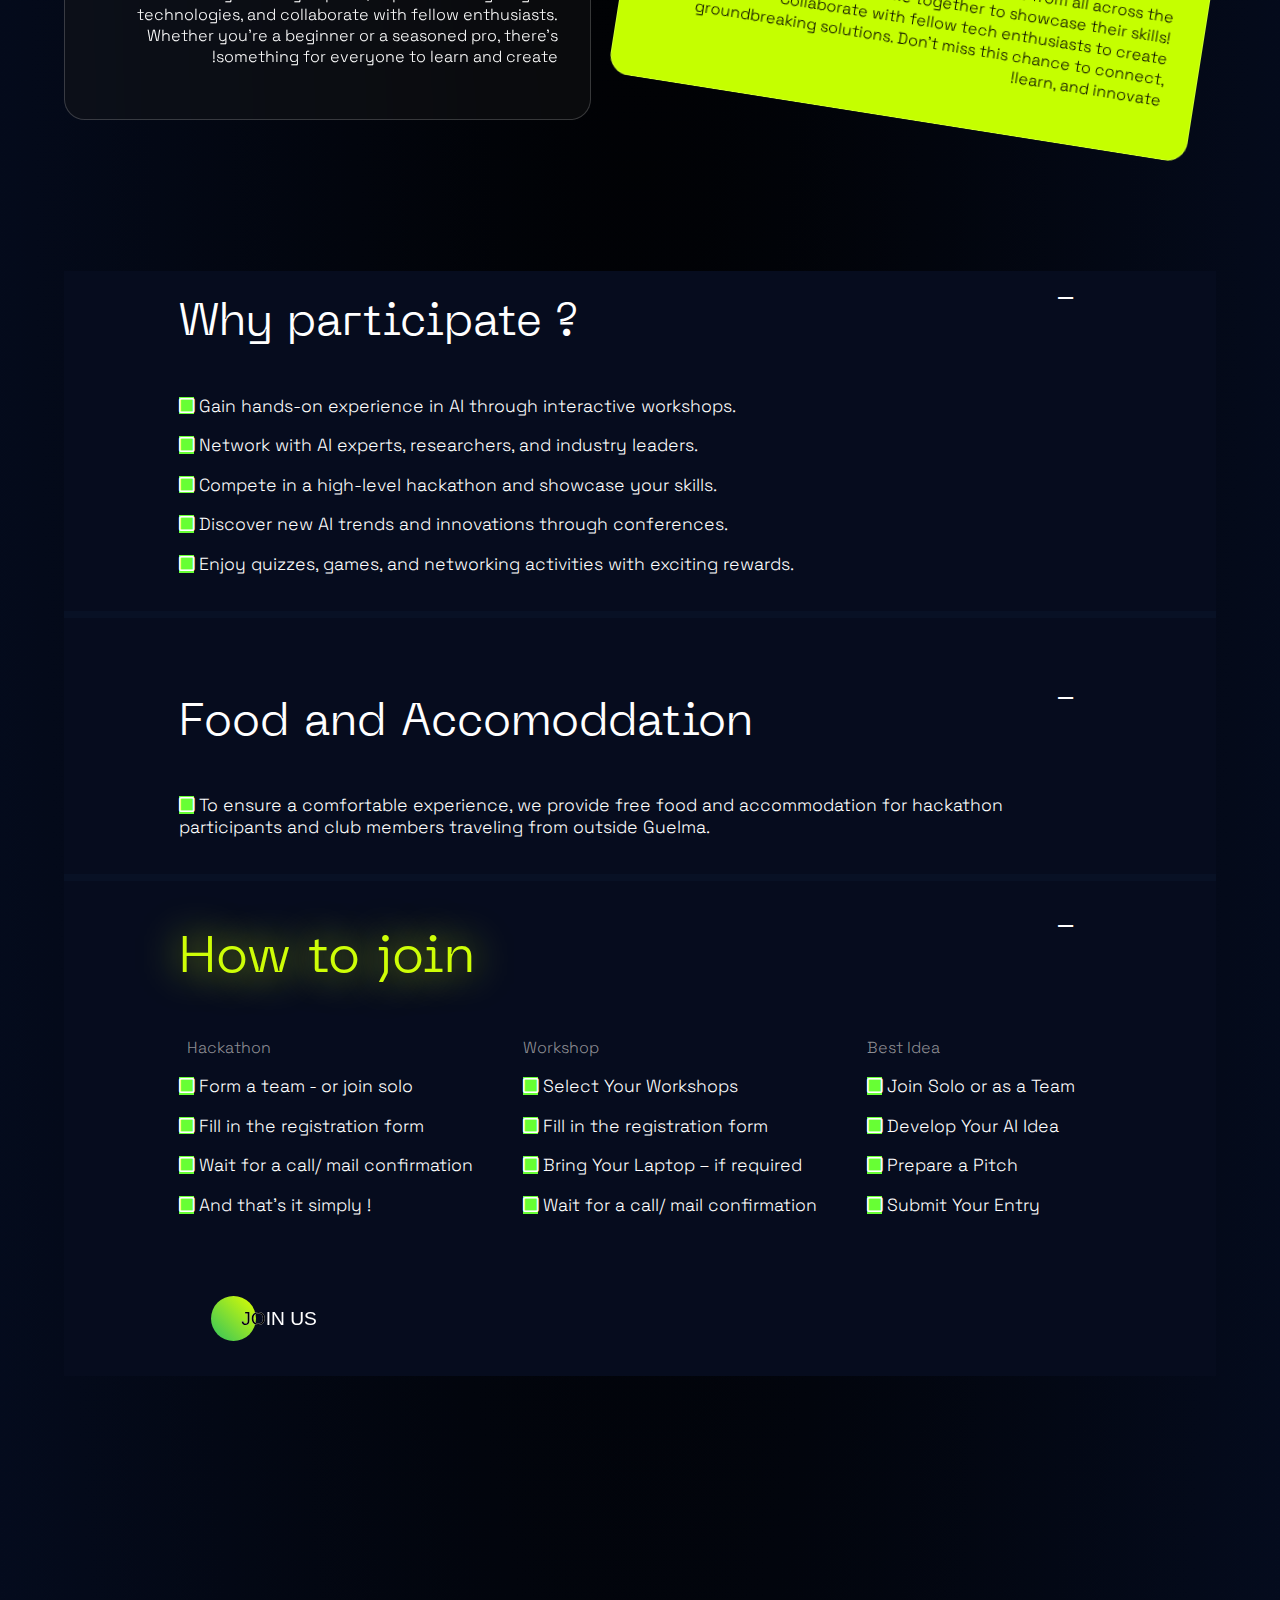
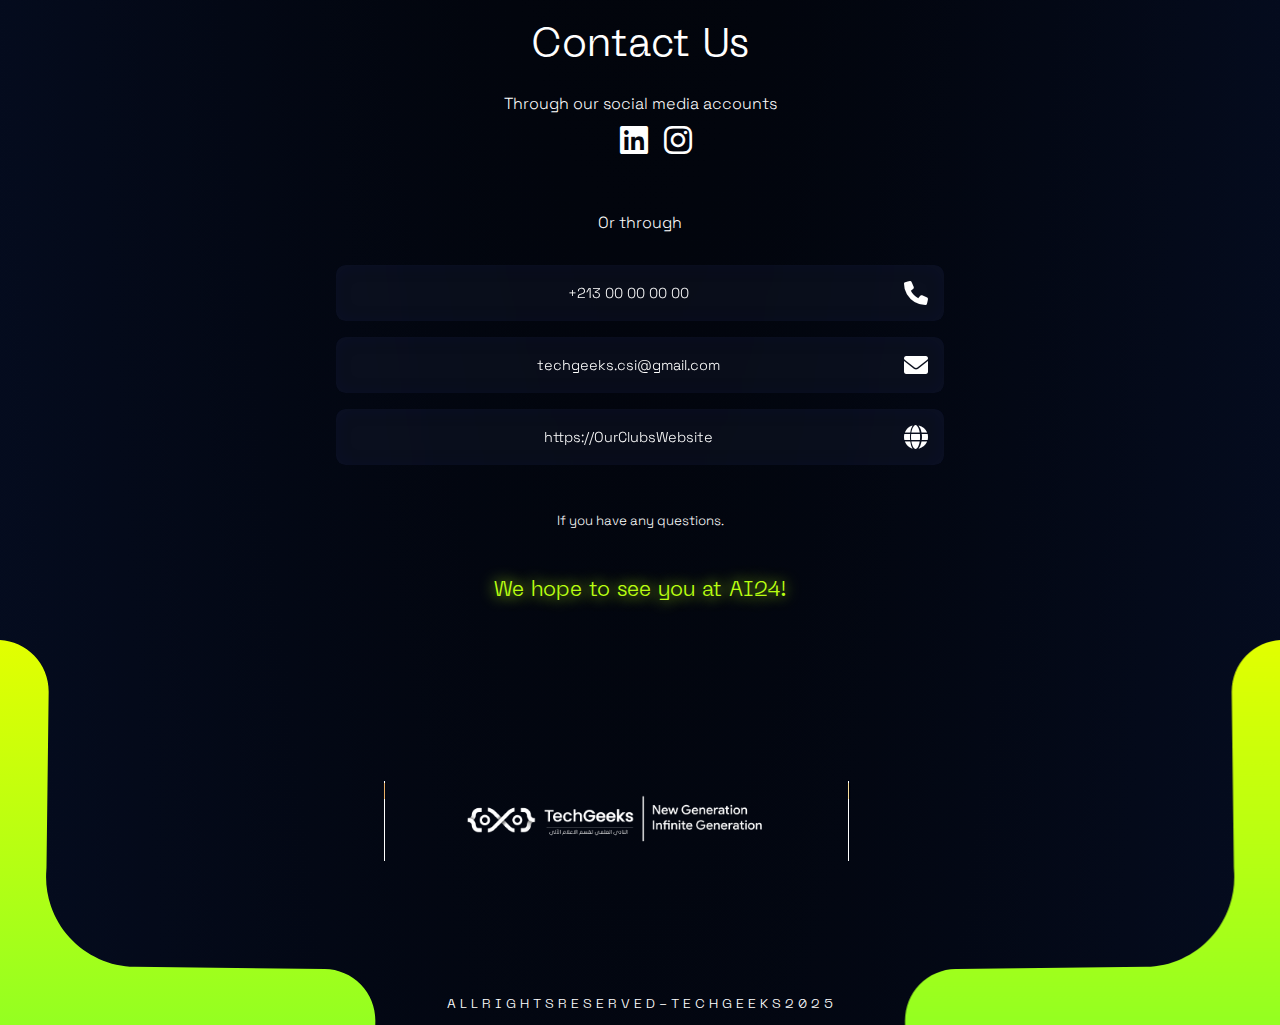
==== commit cf58c0fa: "add| jion linkx" ====
--- a/index.html
+++ b/index.html
@@ -40,7 +40,7 @@
 
             <li >
               <button class="circle-button">
-                <a href="#">
+                <a href="/forms.html">
                     <span class="btn-text">JOIN US</span>
                     <span class="arrow">&rarr;</span>
                 </a>
@@ -117,7 +117,7 @@
 	  <script src="js/countDown.js"> </script>
 		  
 	  <button class="circle-button" id="cb-ts">
-	  	<a href="#">
+	  	<a href="/forms.html">
 	  		<span class="btn-text">JOIN US</span>
 	  		<span class="arrow">→</span>
 	  	</a>
@@ -289,7 +289,7 @@
 					  <p class="prgrph"><i class="fa-regular fa-square" style="background-color:#67FF34; margin-bottom: 3rem;"></i> And that’s it simply !</p>
 				  
 					  <br><button class="circle-button" style="bottom:75px; z-index: 1;margin-left: 2rem;">
-						<a href="#">
+						<a href="/forms.html">
 							<span class="btn-text">JOIN US</span>
 							<span class="arrow">→</span>
 						</a>
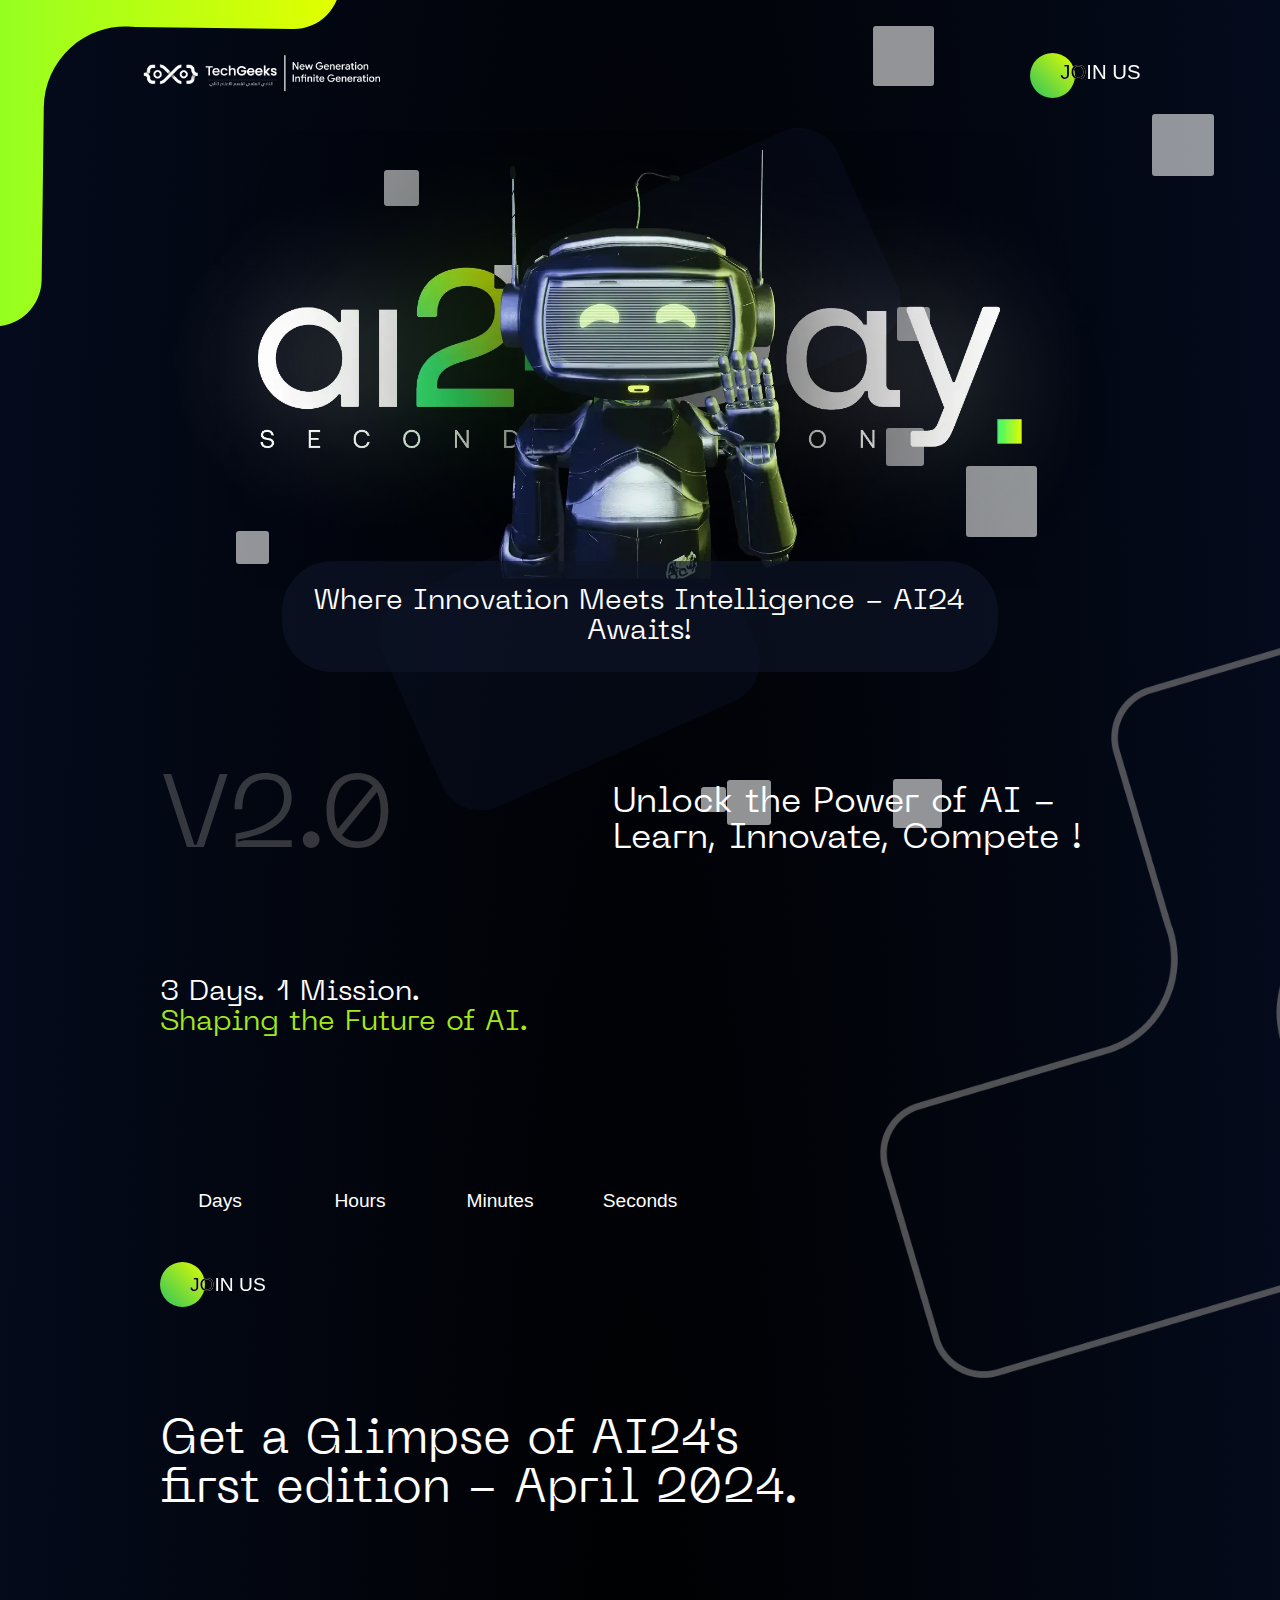
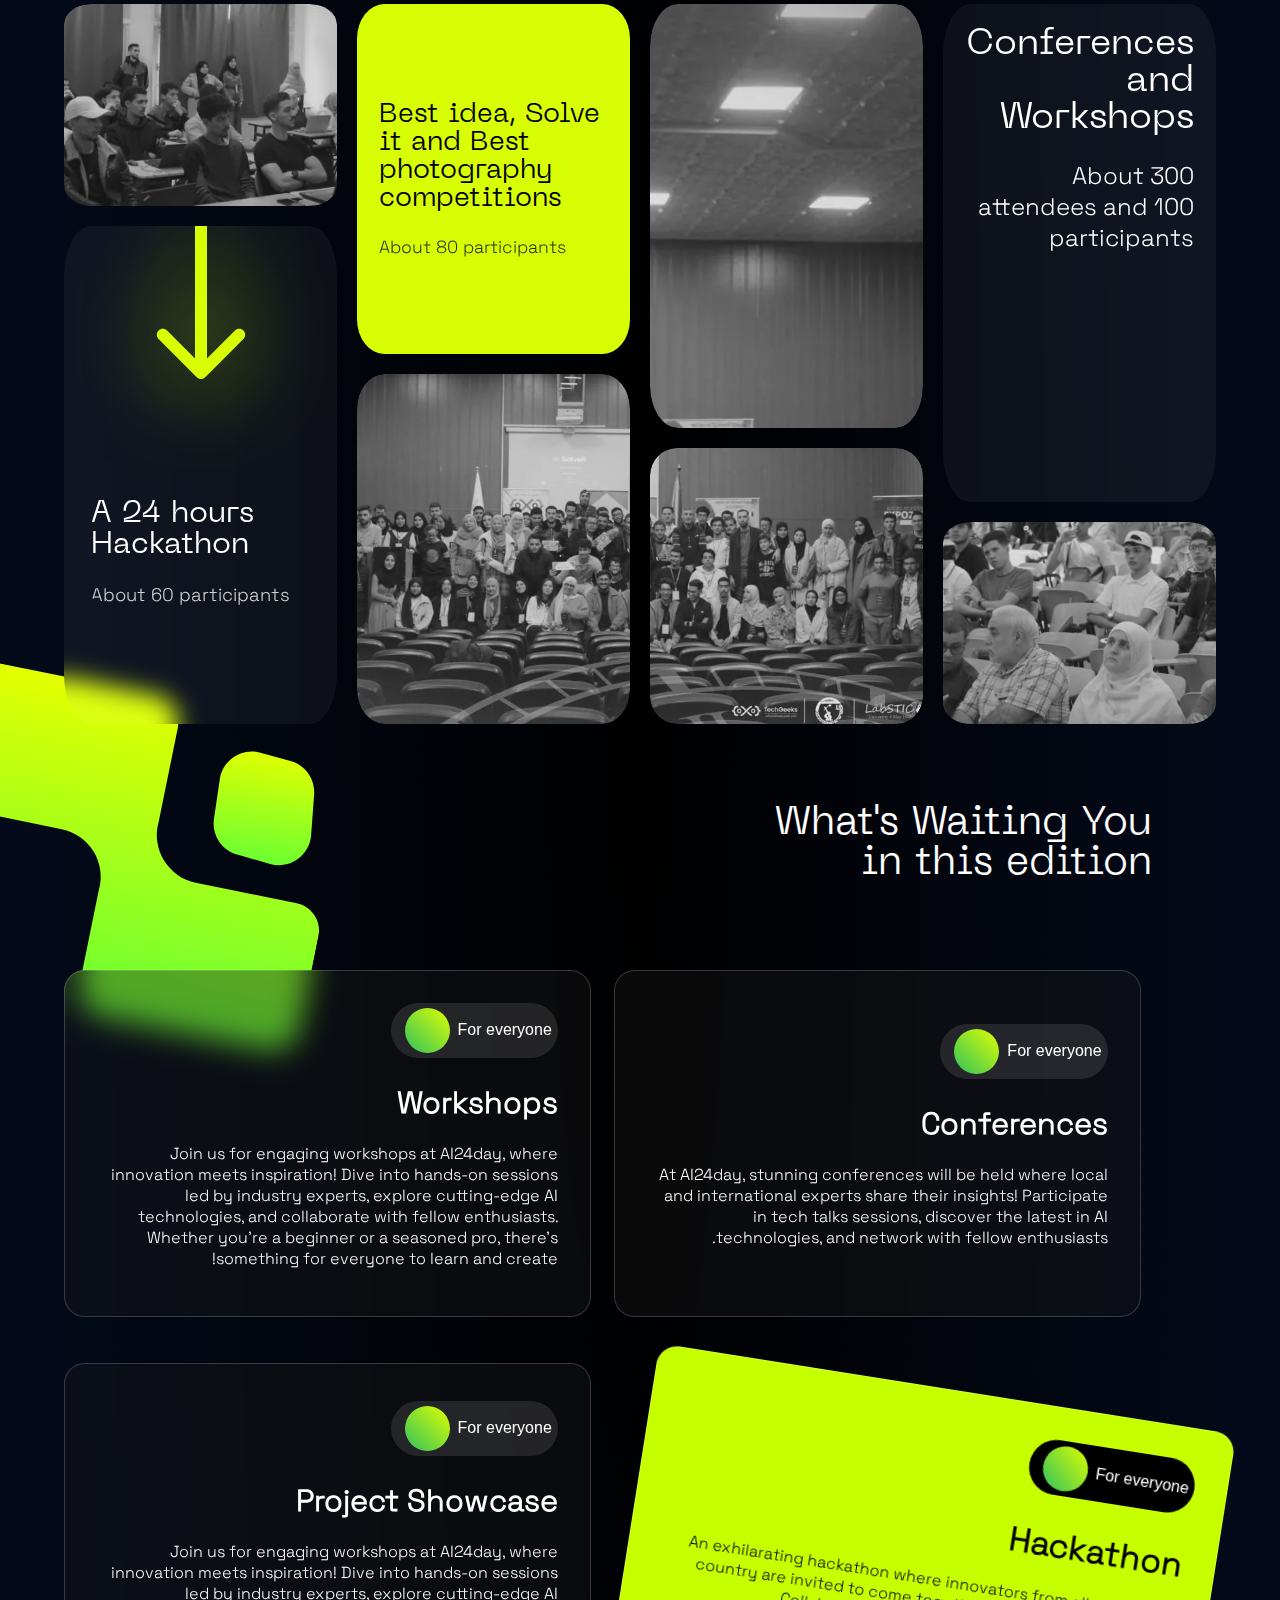
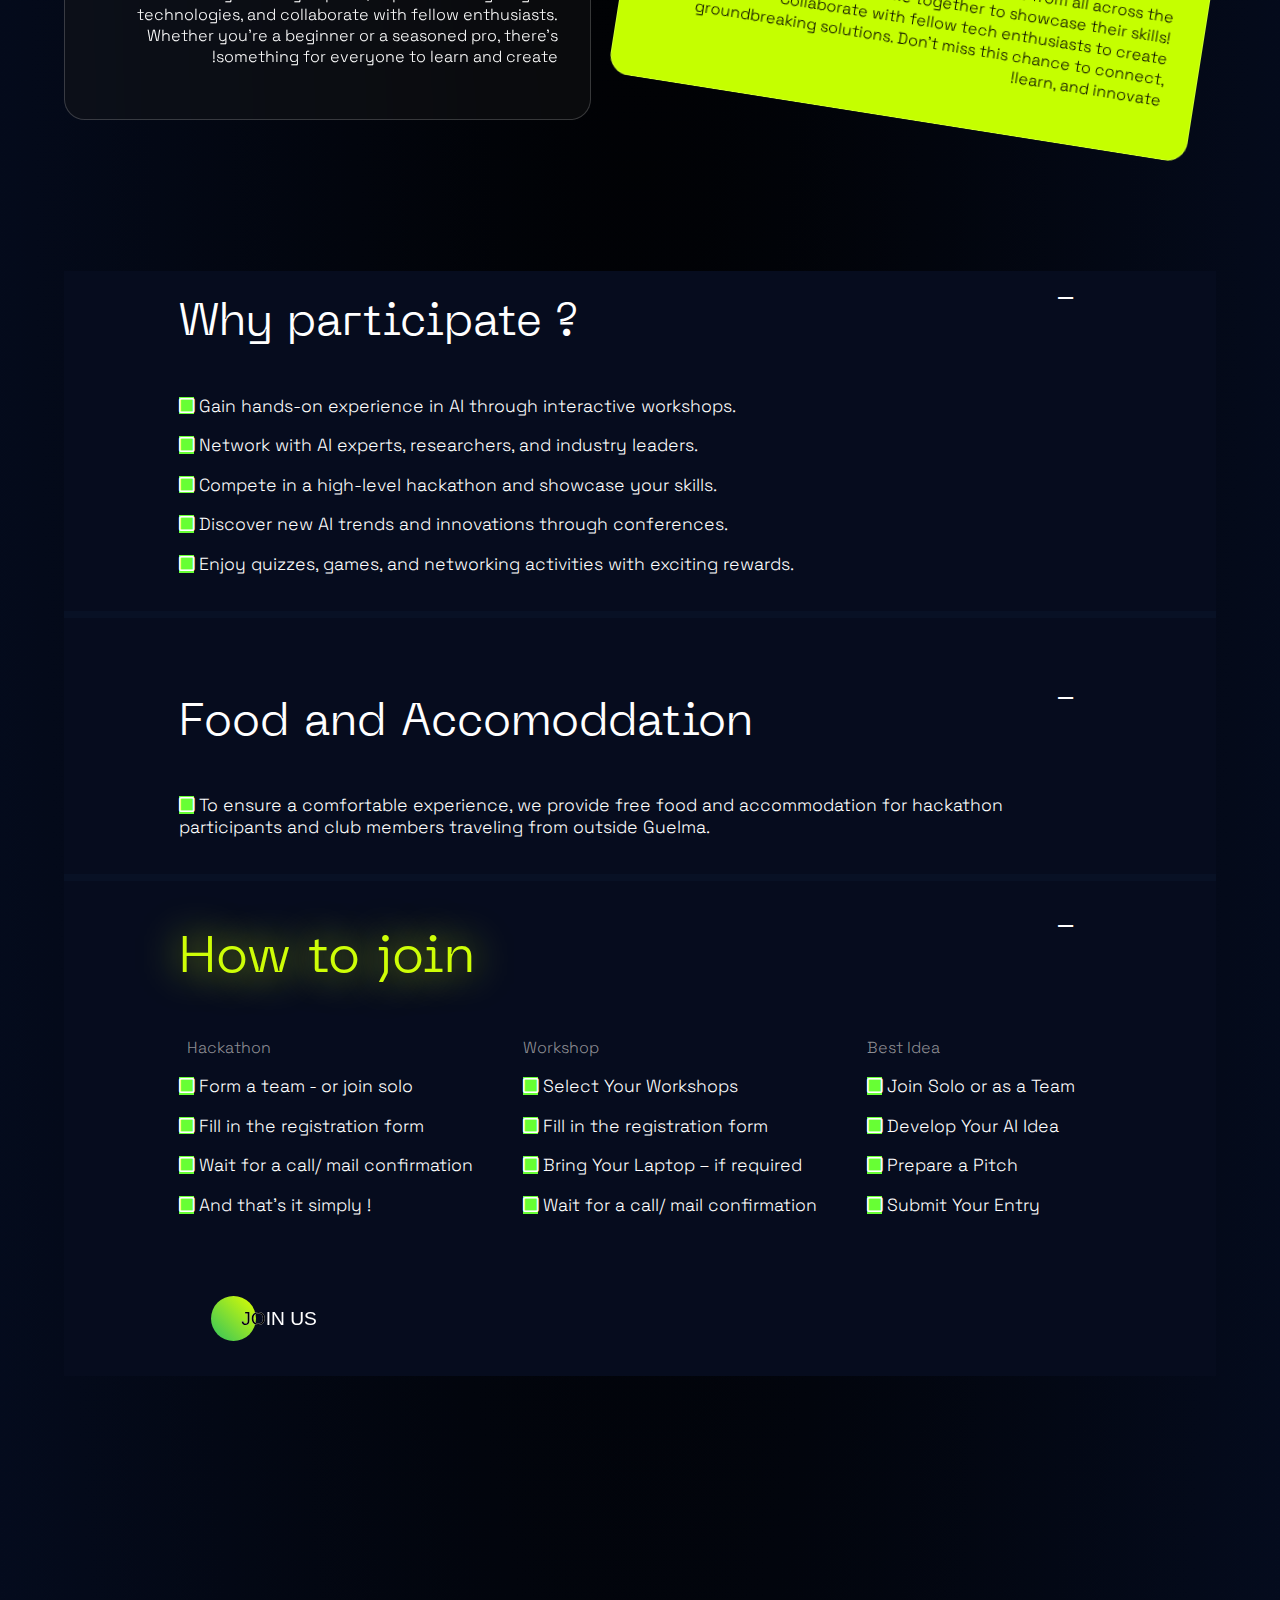
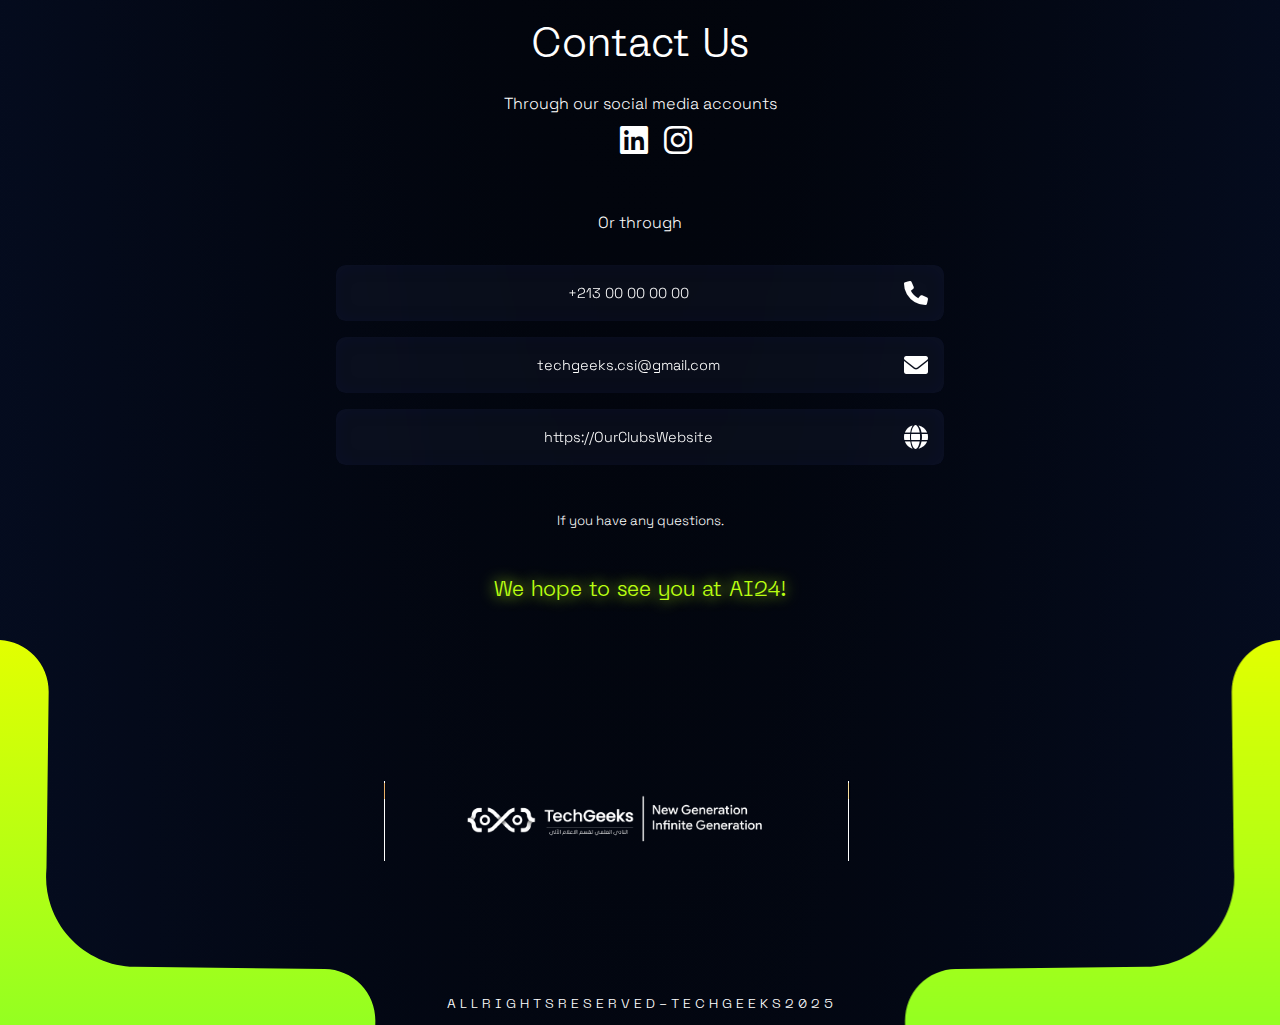
==== commit cb75365b: "fix forms path" ====
--- a/index.html
+++ b/index.html
@@ -40,7 +40,7 @@
 
             <li >
               <button class="circle-button">
-                <a href="/forms.html">
+                <a href="./forms.html">
                     <span class="btn-text">JOIN US</span>
                     <span class="arrow">&rarr;</span>
                 </a>
@@ -117,7 +117,7 @@
 	  <script src="js/countDown.js"> </script>
 		  
 	  <button class="circle-button" id="cb-ts">
-	  	<a href="/forms.html">
+	  	<a href="./forms.html">
 	  		<span class="btn-text">JOIN US</span>
 	  		<span class="arrow">→</span>
 	  	</a>
@@ -289,7 +289,7 @@
 					  <p class="prgrph"><i class="fa-regular fa-square" style="background-color:#67FF34; margin-bottom: 3rem;"></i> And that’s it simply !</p>
 				  
 					  <br><button class="circle-button" style="bottom:75px; z-index: 1;margin-left: 2rem;">
-						<a href="/forms.html">
+						<a href="./forms.html">
 							<span class="btn-text">JOIN US</span>
 							<span class="arrow">→</span>
 						</a>
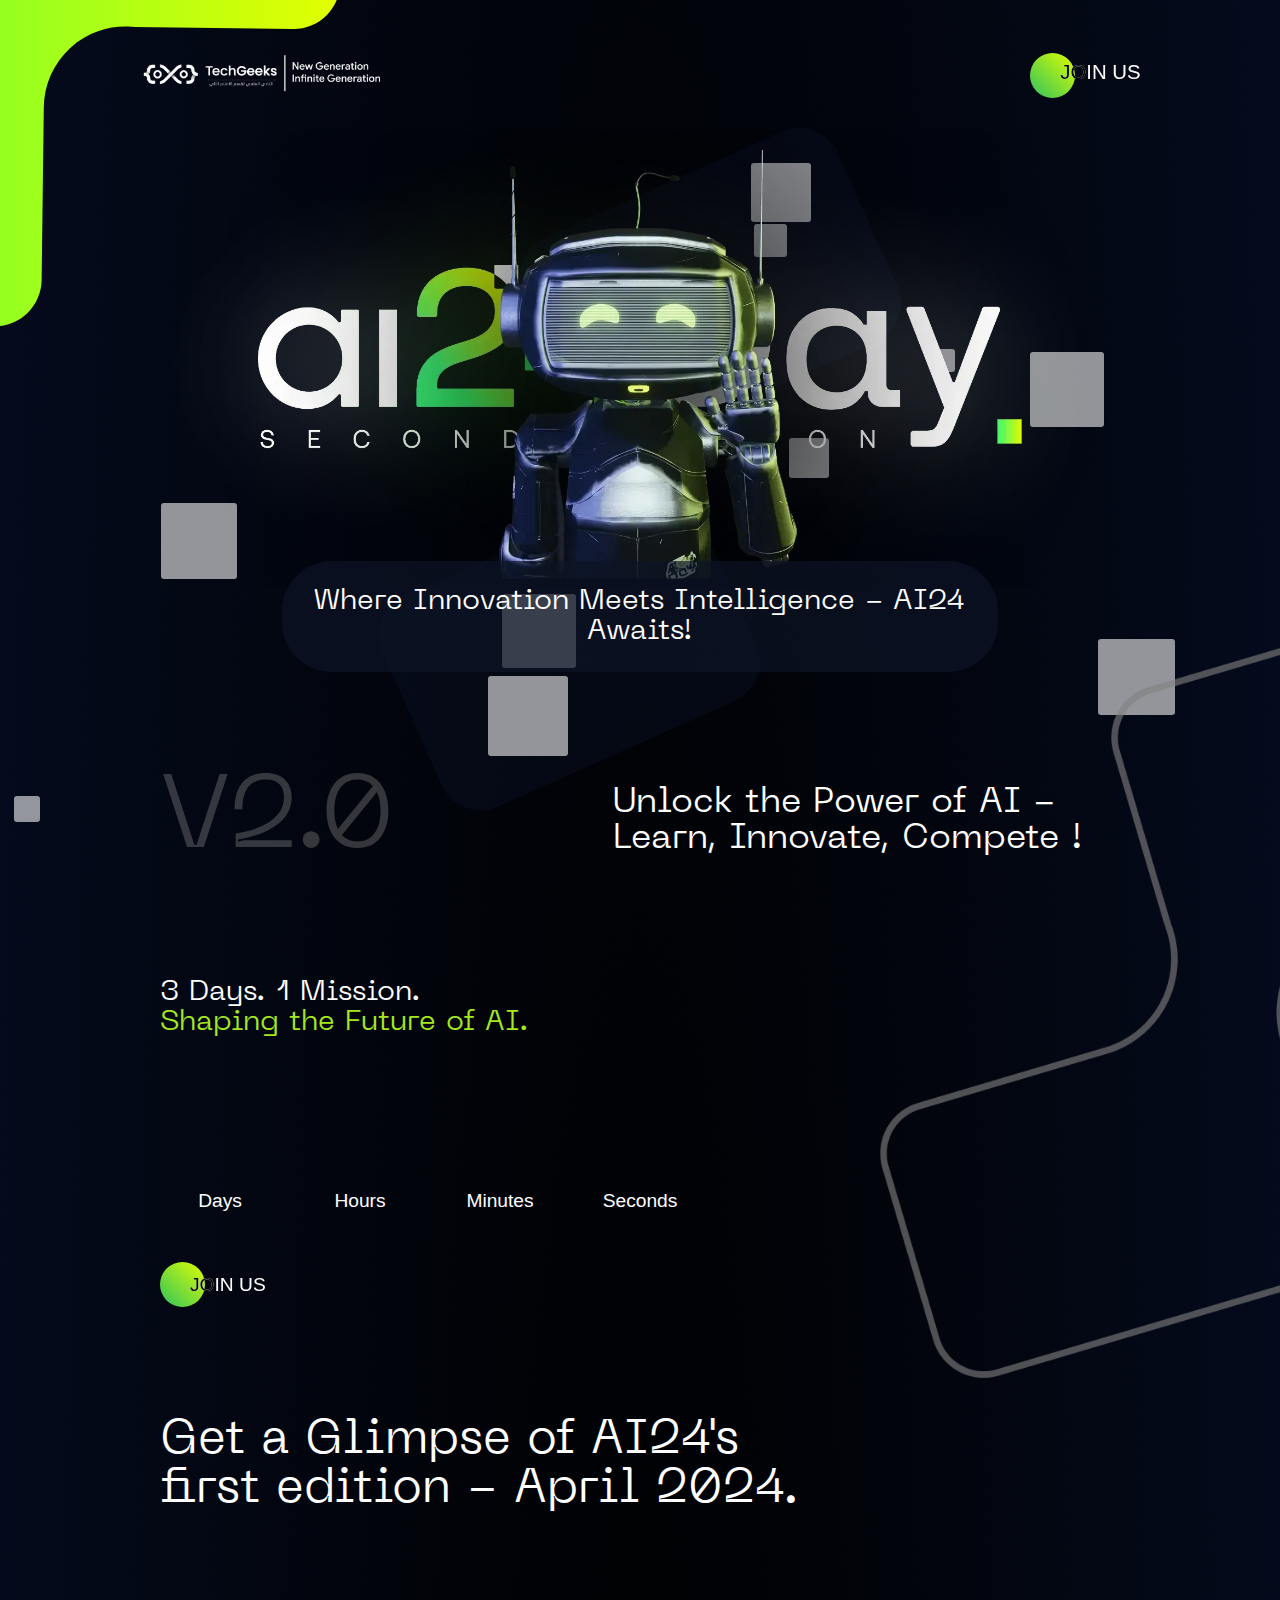
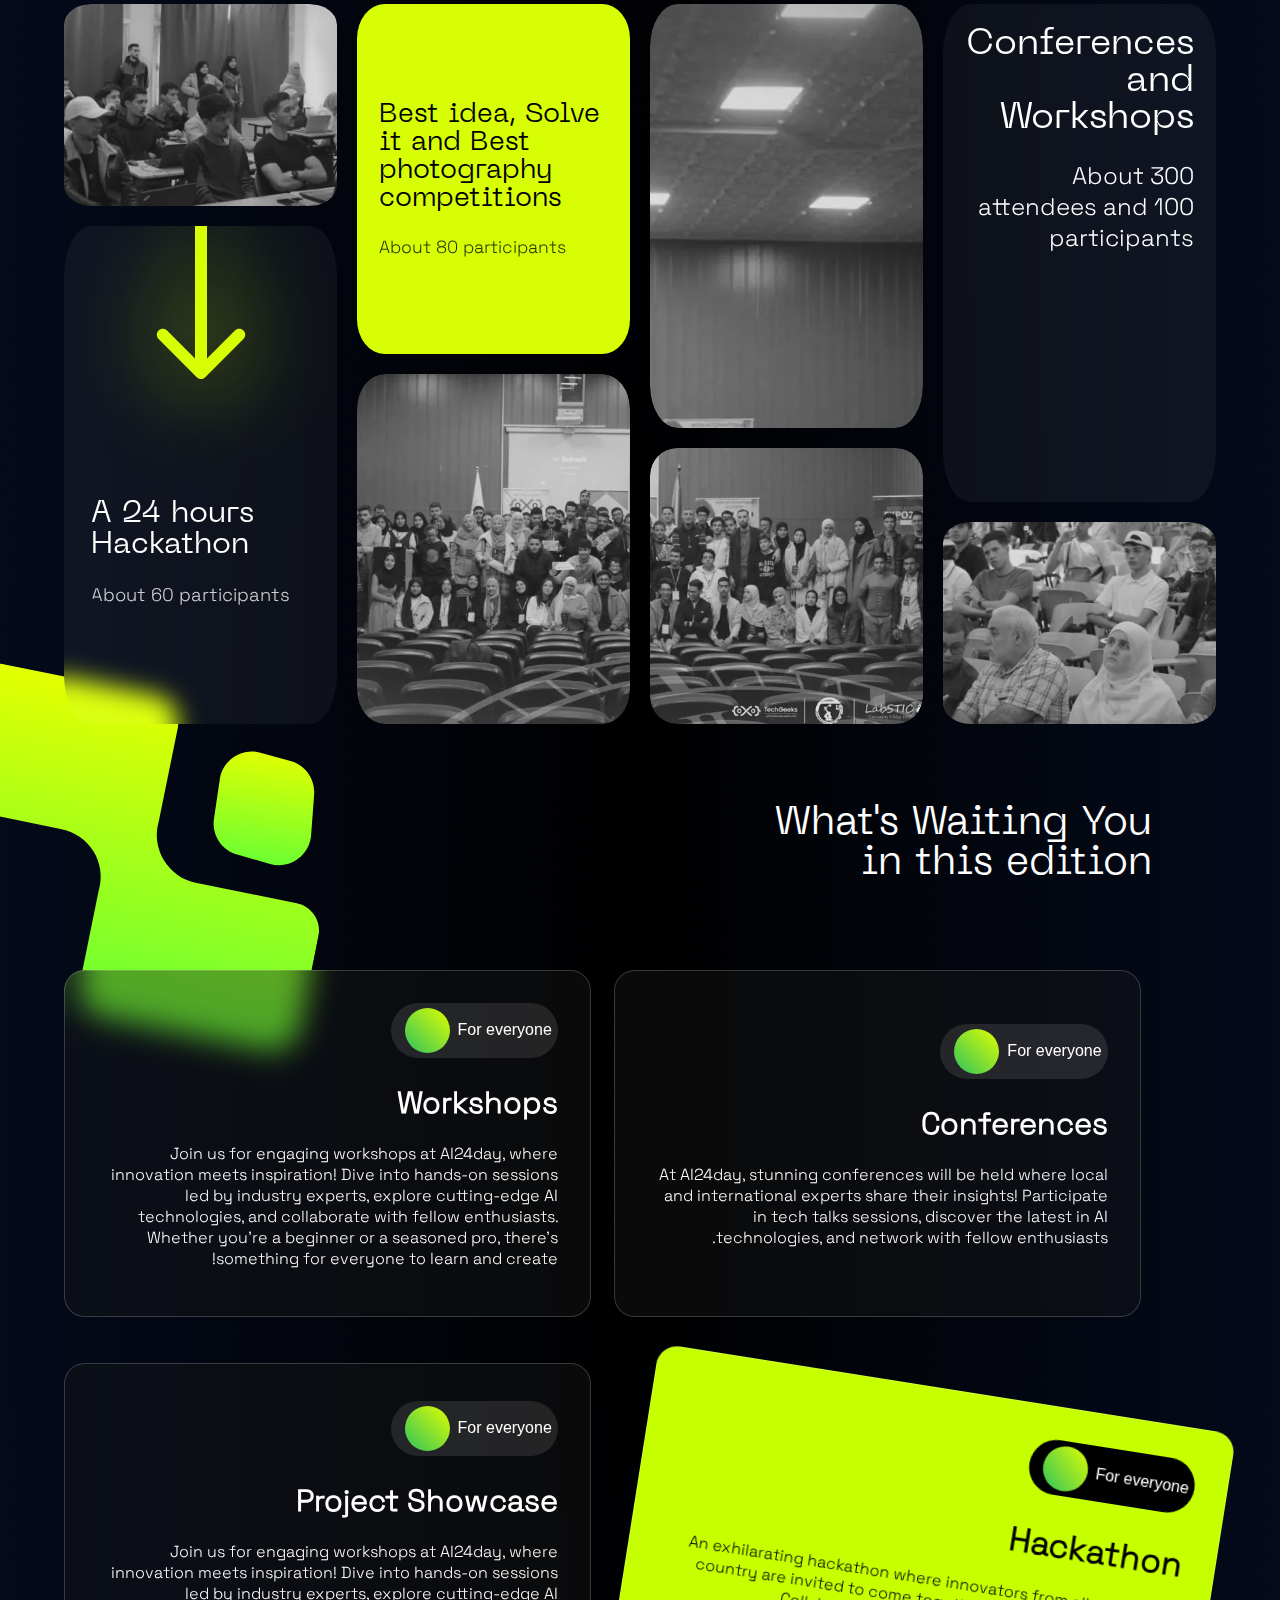
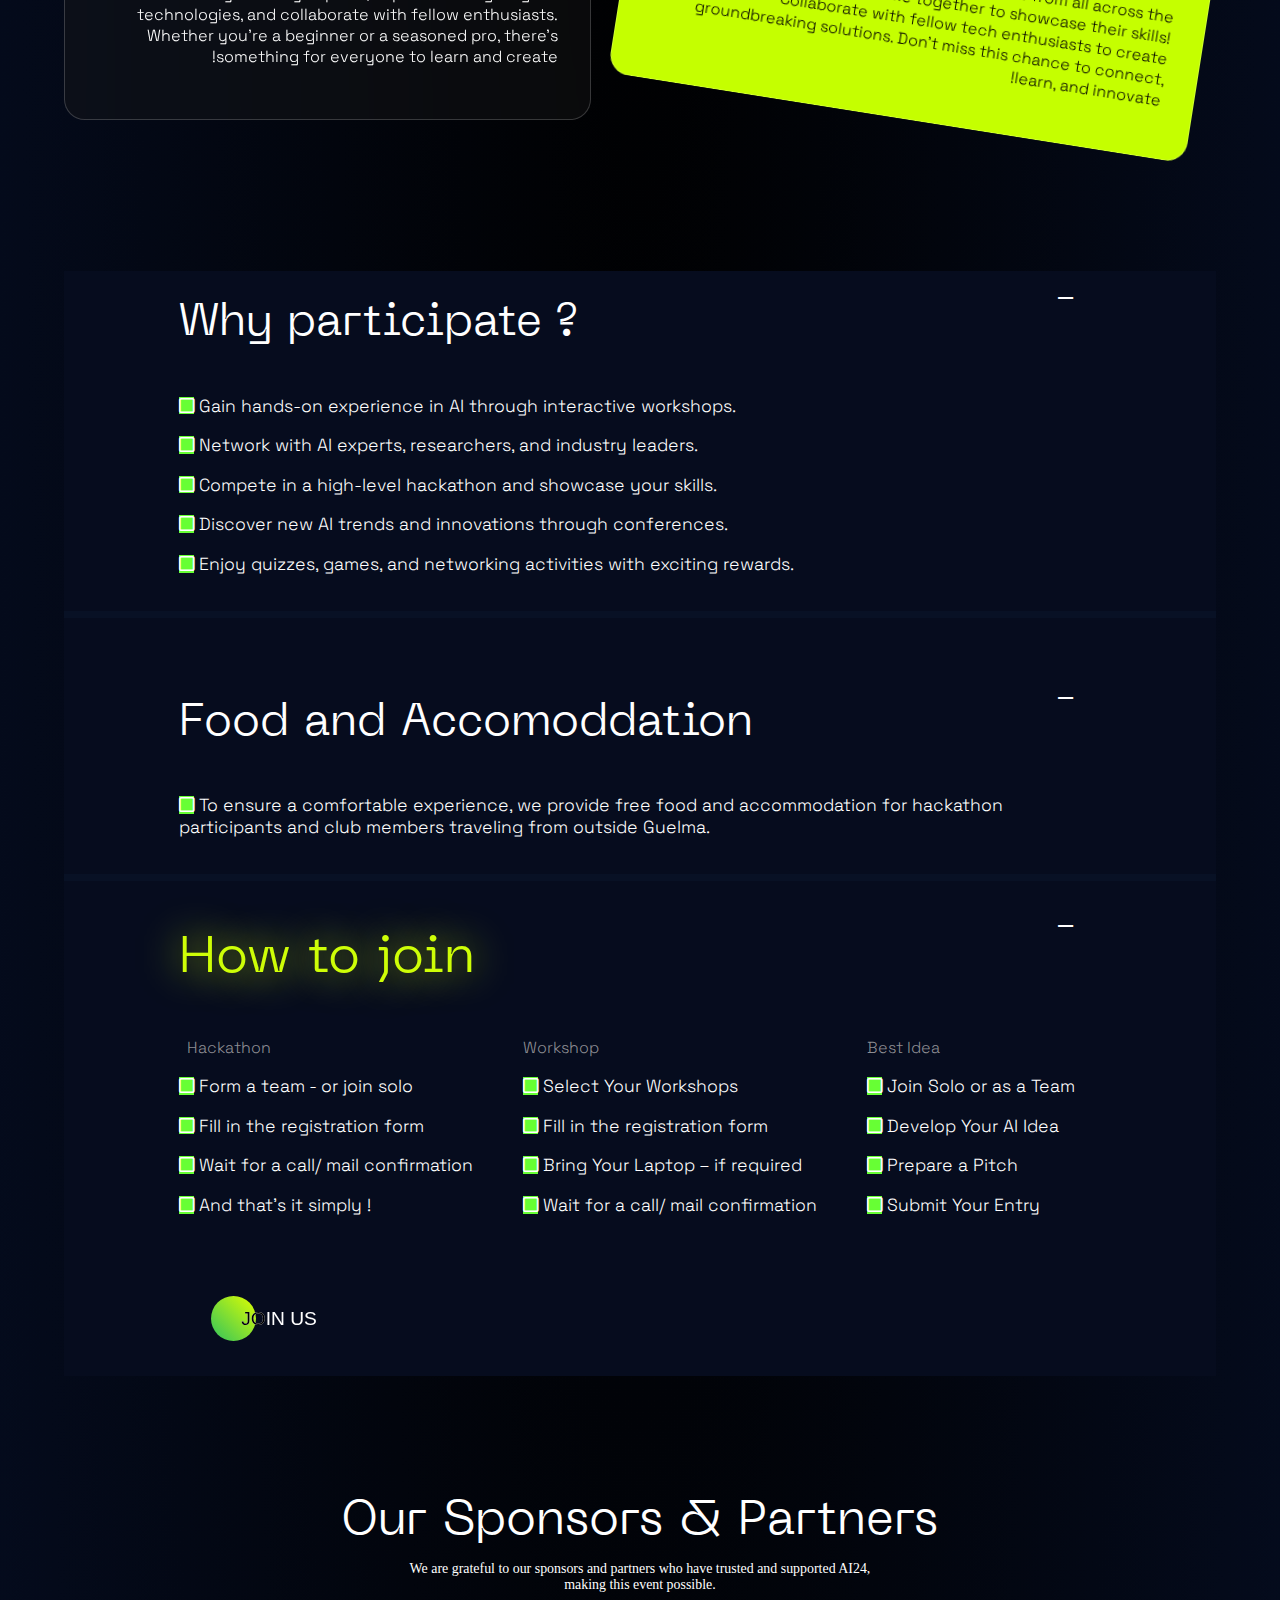
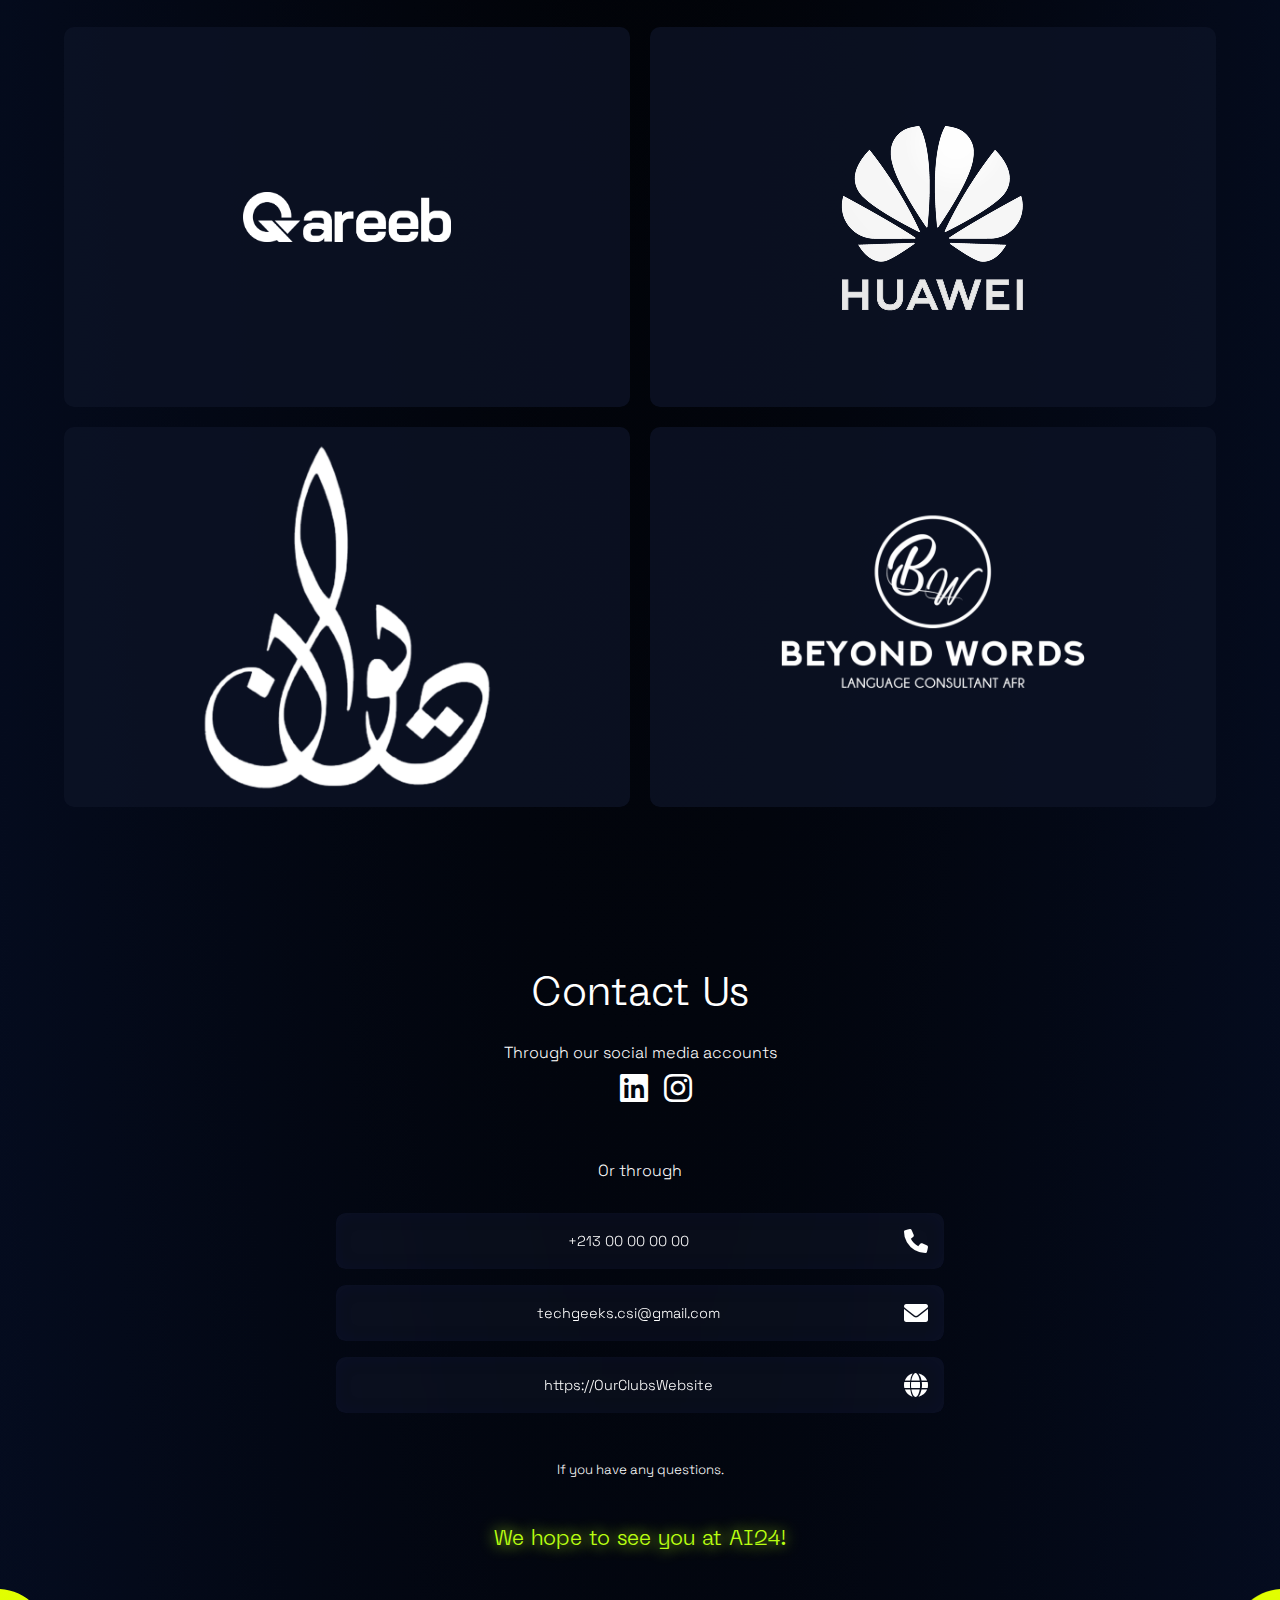
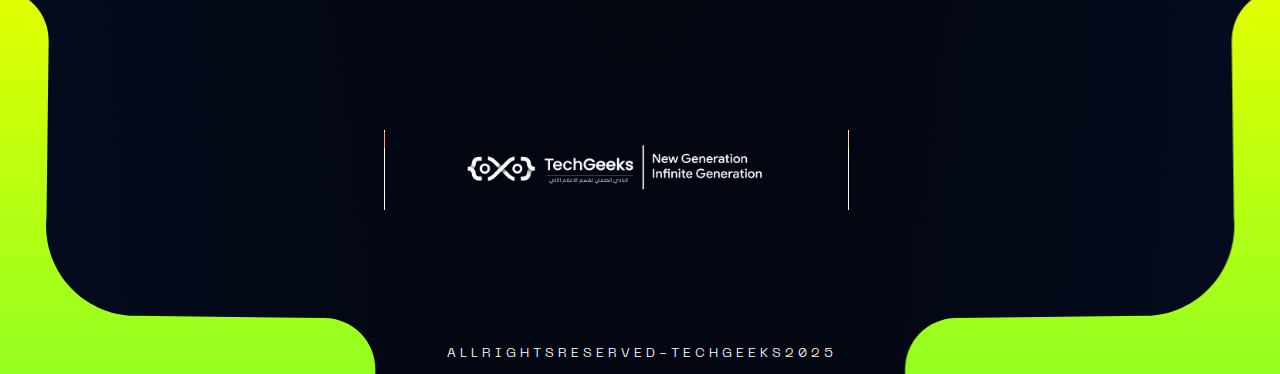
==== commit c88afb45: "add sponsor" ====
--- a/index.html
+++ b/index.html
@@ -233,7 +233,7 @@
 	</section>
 
 	<!--! section05 -->
-	<section class="section-05" id="tm" style="display: none">
+	<section class="section-05" id="tm" style="display: none;">
 		<div class="img-seven-content"><img src="images/Group 35.png" id="decorator_img_5" loading="lazy" alt="text"></div>
 
 			<div class="sec5sub1">
@@ -323,7 +323,8 @@
 	</section>
 
 	<!--! section 07 -->
-	<section class="section-07" style="display: none">
+	<section class="section-07">
+		<!-- style="display: none" -->
 		<div id="sponsors-txt-div">
 			<h1 class="ppnm">Our Sponsors & Partners</h1>
 			<p class="sgm">We are grateful to our sponsors and partners who have trusted and supported AI24, making this event possible.</p>
@@ -332,13 +333,20 @@
 			<div class="sponsors-grid">
 				<!-- Top row with large sponsors -->
 				<div class="sponsor-large sponsor">
-					<img src="" alt="Algerie Telecom Logo">
+					<img src="images/Qareeb.png" alt="Algerie Telecom Logo" style="width: 13rem;">
 				</div>
 				<div class="sponsor-large sponsor">
-					<img src="" alt="Sponsor Logo">
+					<img src="images/R (13) 1.png" alt="Sponsor Logo">
+				</div>
+				<div class="sponsor-large sponsor">
+					<img src="images/BW2-logoss.png" alt="Algerie Telecom Logo">
+				</div>
+				<div class="sponsor-large sponsor">
+					<img src="images/BW2-logo (1).png" alt="Algerie Telecom Logo">
 				</div>
 				<!-- Bottom row with smaller sponsors -->
-				<div class="sponsor-row">
+
+				<!-- <div class="sponsor-row">
 					<div class="sponsor-small sponsor">
 						<div class="dots">
 							<div class="dot"></div>
@@ -362,12 +370,13 @@
 					</div>
 					<div class="sponsor-small sponsor">
 						<div class="dots">
-							<div class="dot"></div>
-							<div class="dot"></div>
-							<div class="dot"></div>
+							<div class="dot">K</div>
+							<div class="dot">H</div>
+							<div class="dot">A</div>
 						</div>
 					</div>
-				</div>
+				</div> -->
+
 			</div>
 	</section>
 
--- a/css/re_section7.css
+++ b/css/re_section7.css
@@ -30,7 +30,7 @@
 }
 .sponsor-large img {
     max-width: 100%;
-    max-height: 140px;
+    max-height: auto;
 }
 .sponsor-row {
     grid-column: 1 / 3;
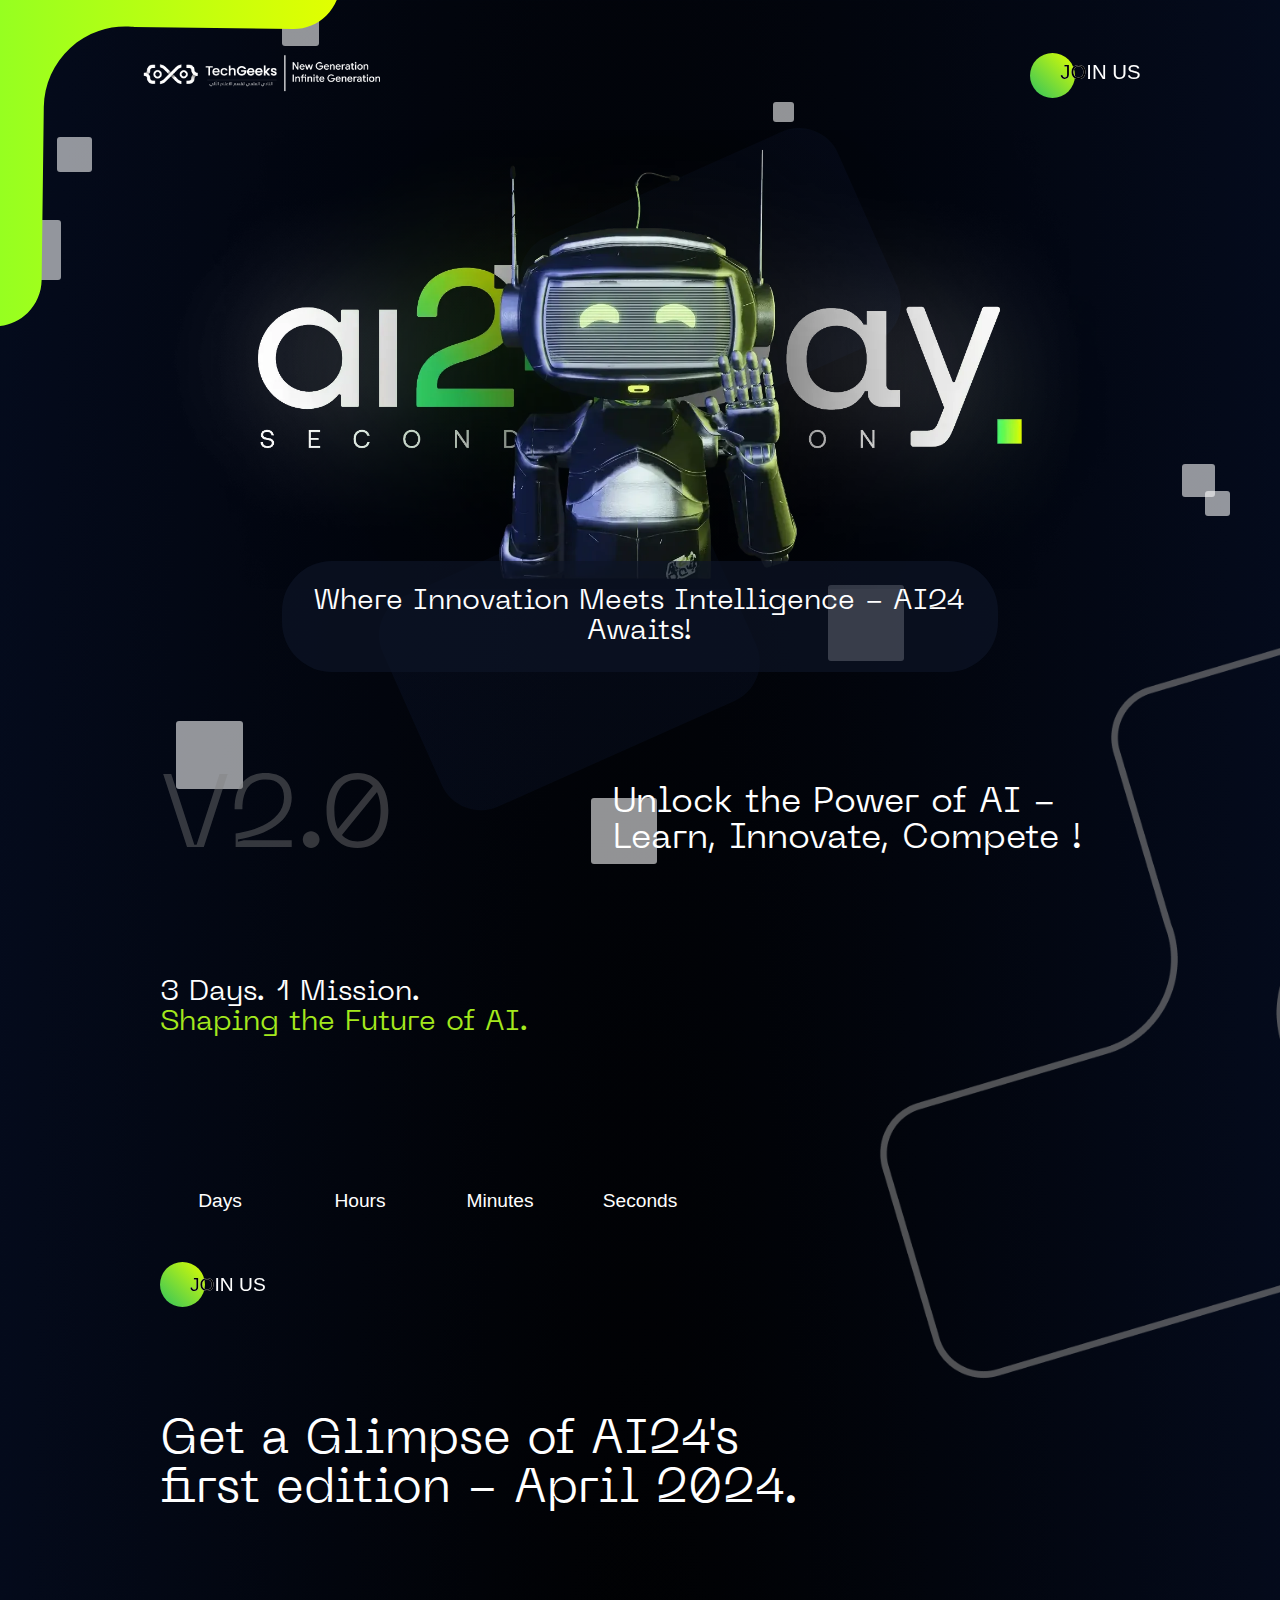
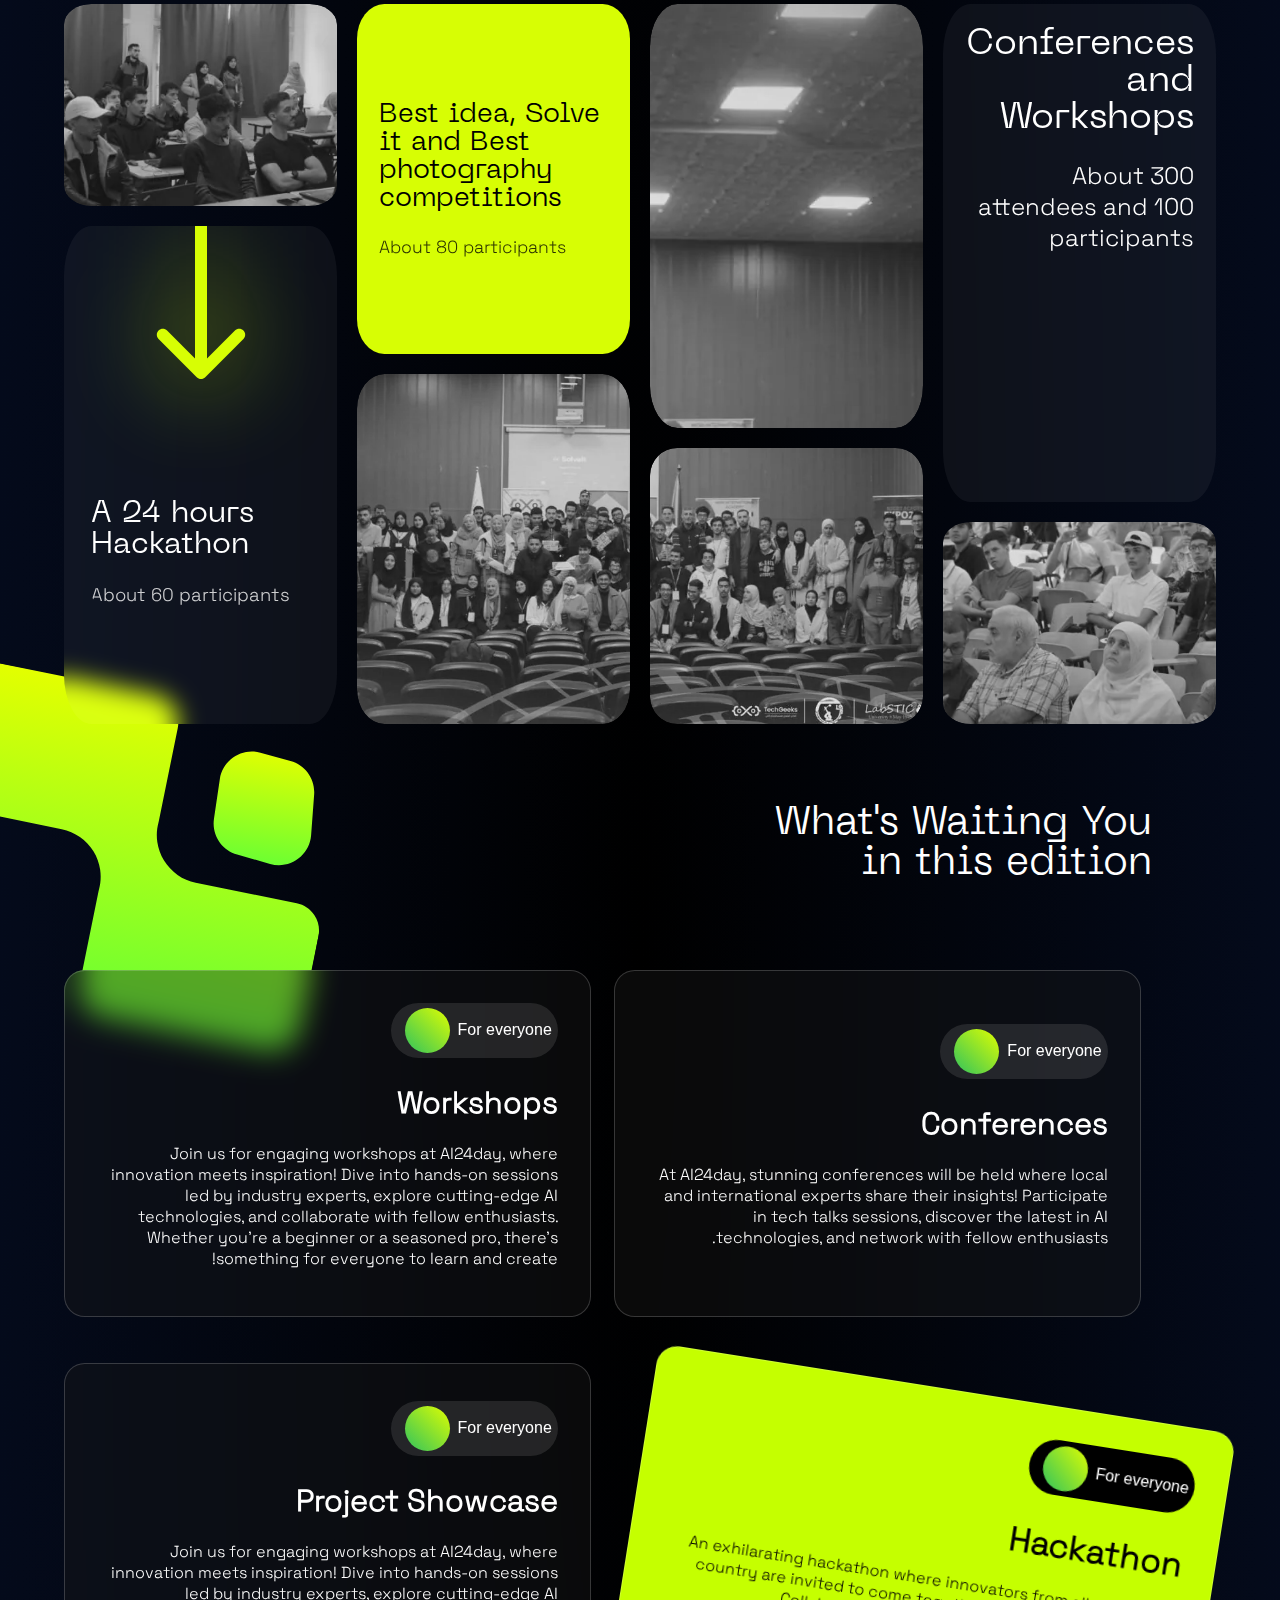
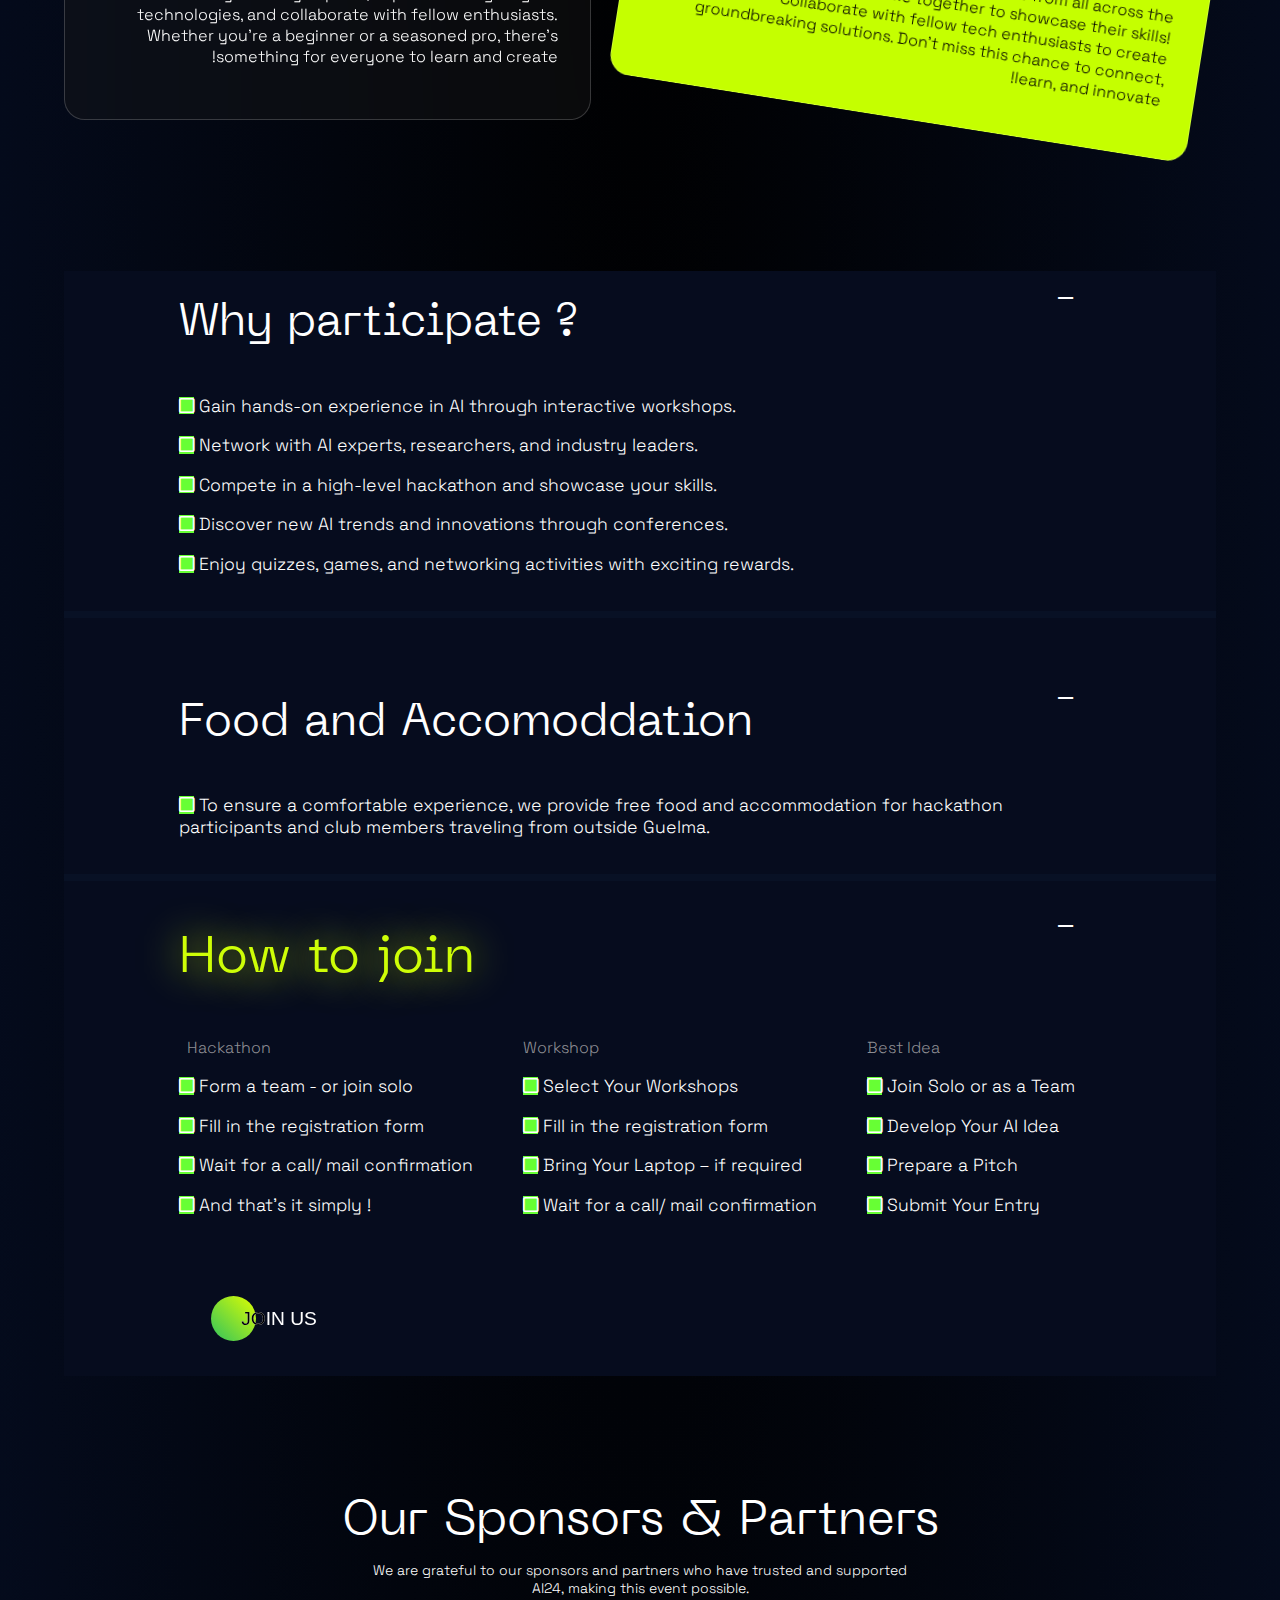
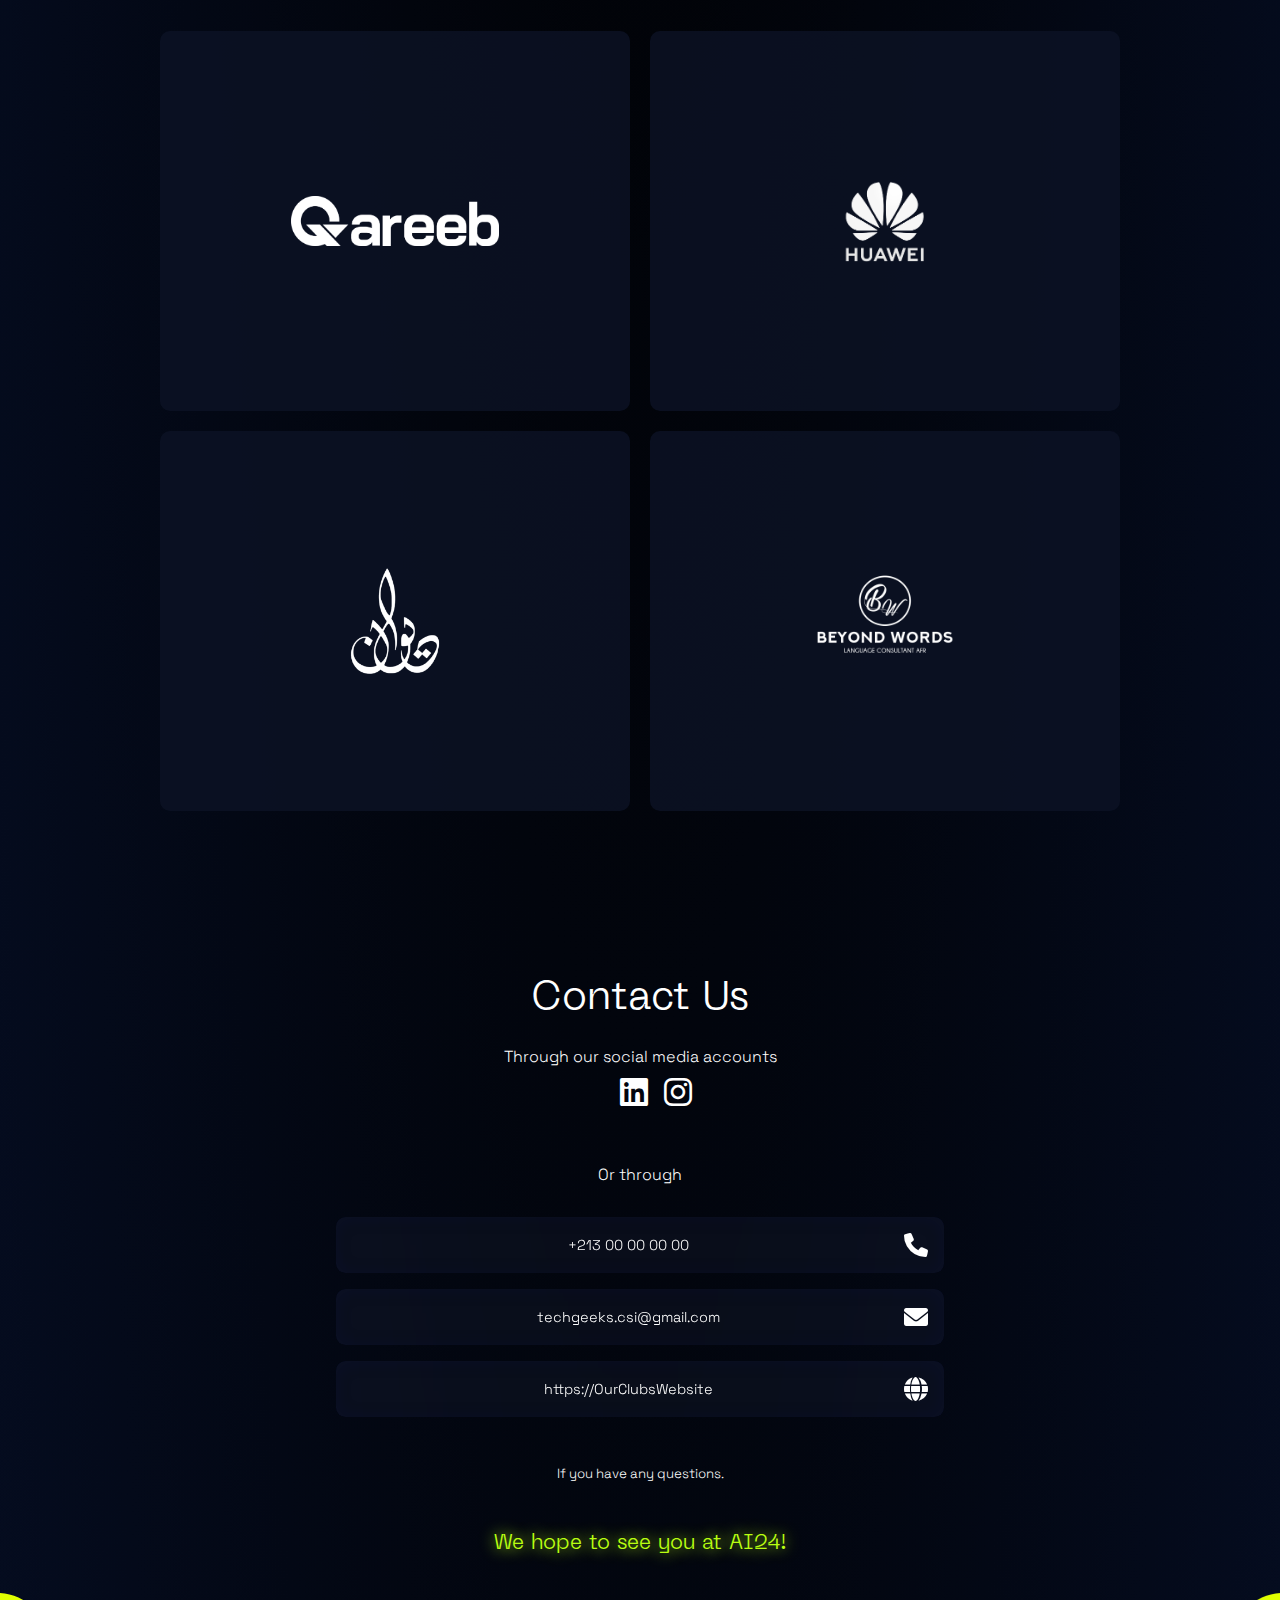
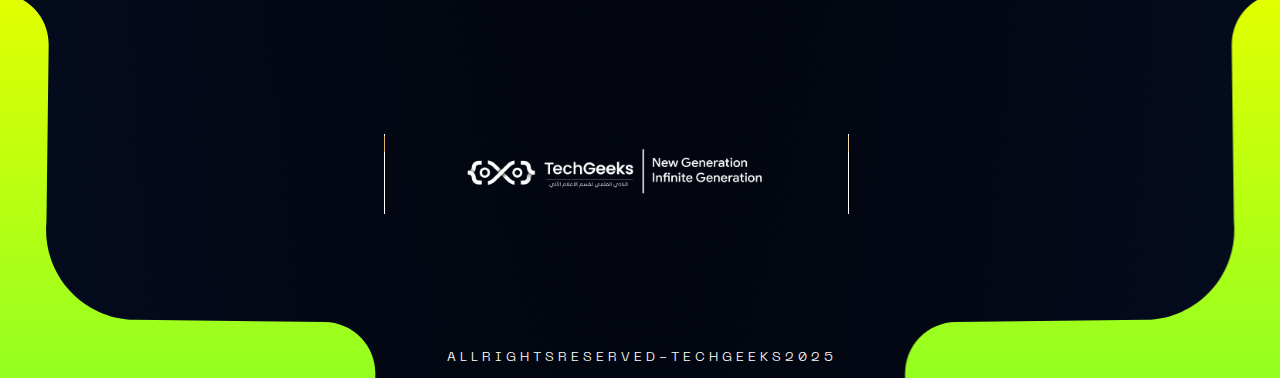
==== commit 00dfc641: "fix logos sp" ====
--- a/index.html
+++ b/index.html
@@ -330,19 +330,20 @@
 			<p class="sgm">We are grateful to our sponsors and partners who have trusted and supported AI24, making this event possible.</p>
 		</div>
 		<!-- <div class="containers"> -->
-			<div class="sponsors-grid">
+		<div class="sponsors-grid">
 				<!-- Top row with large sponsors -->
 				<div class="sponsor-large sponsor">
 					<img src="images/Qareeb.png" alt="Algerie Telecom Logo" style="width: 13rem;">
 				</div>
 				<div class="sponsor-large sponsor">
-					<img src="images/R (13) 1.png" alt="Sponsor Logo">
+					<!-- style="width: 9rem;" -->
+					<img src="images/R (13) 1.png" alt="Sponsor Logo" style="width: 9rem;">
 				</div>
 				<div class="sponsor-large sponsor">
-					<img src="images/BW2-logoss.png" alt="Algerie Telecom Logo">
+					<img src="images/BW2-logoss.png" alt="Algerie Telecom Logo" style="width: 9rem;">
 				</div>
 				<div class="sponsor-large sponsor">
-					<img src="images/BW2-logo (1).png" alt="Algerie Telecom Logo">
+					<img src="images/BW2-logo (1).png" alt="Algerie Telecom Logo" style="width: 13rem;">
 				</div>
 				<!-- Bottom row with smaller sponsors -->
 
@@ -377,7 +378,7 @@
 					</div>
 				</div> -->
 
-			</div>
+		</div>
 	</section>
 
 	<!--! section 08  -->
--- a/css/re_section7.css
+++ b/css/re_section7.css
@@ -15,7 +15,9 @@
 	min-width: 75%;
 	max-width: 90%;
 }
-
+.sgm{
+    font-family: SpaceGrotesk-Light;
+}
 .sponsor{
     background-color: #0d1326cc;
     border-radius: 10px;
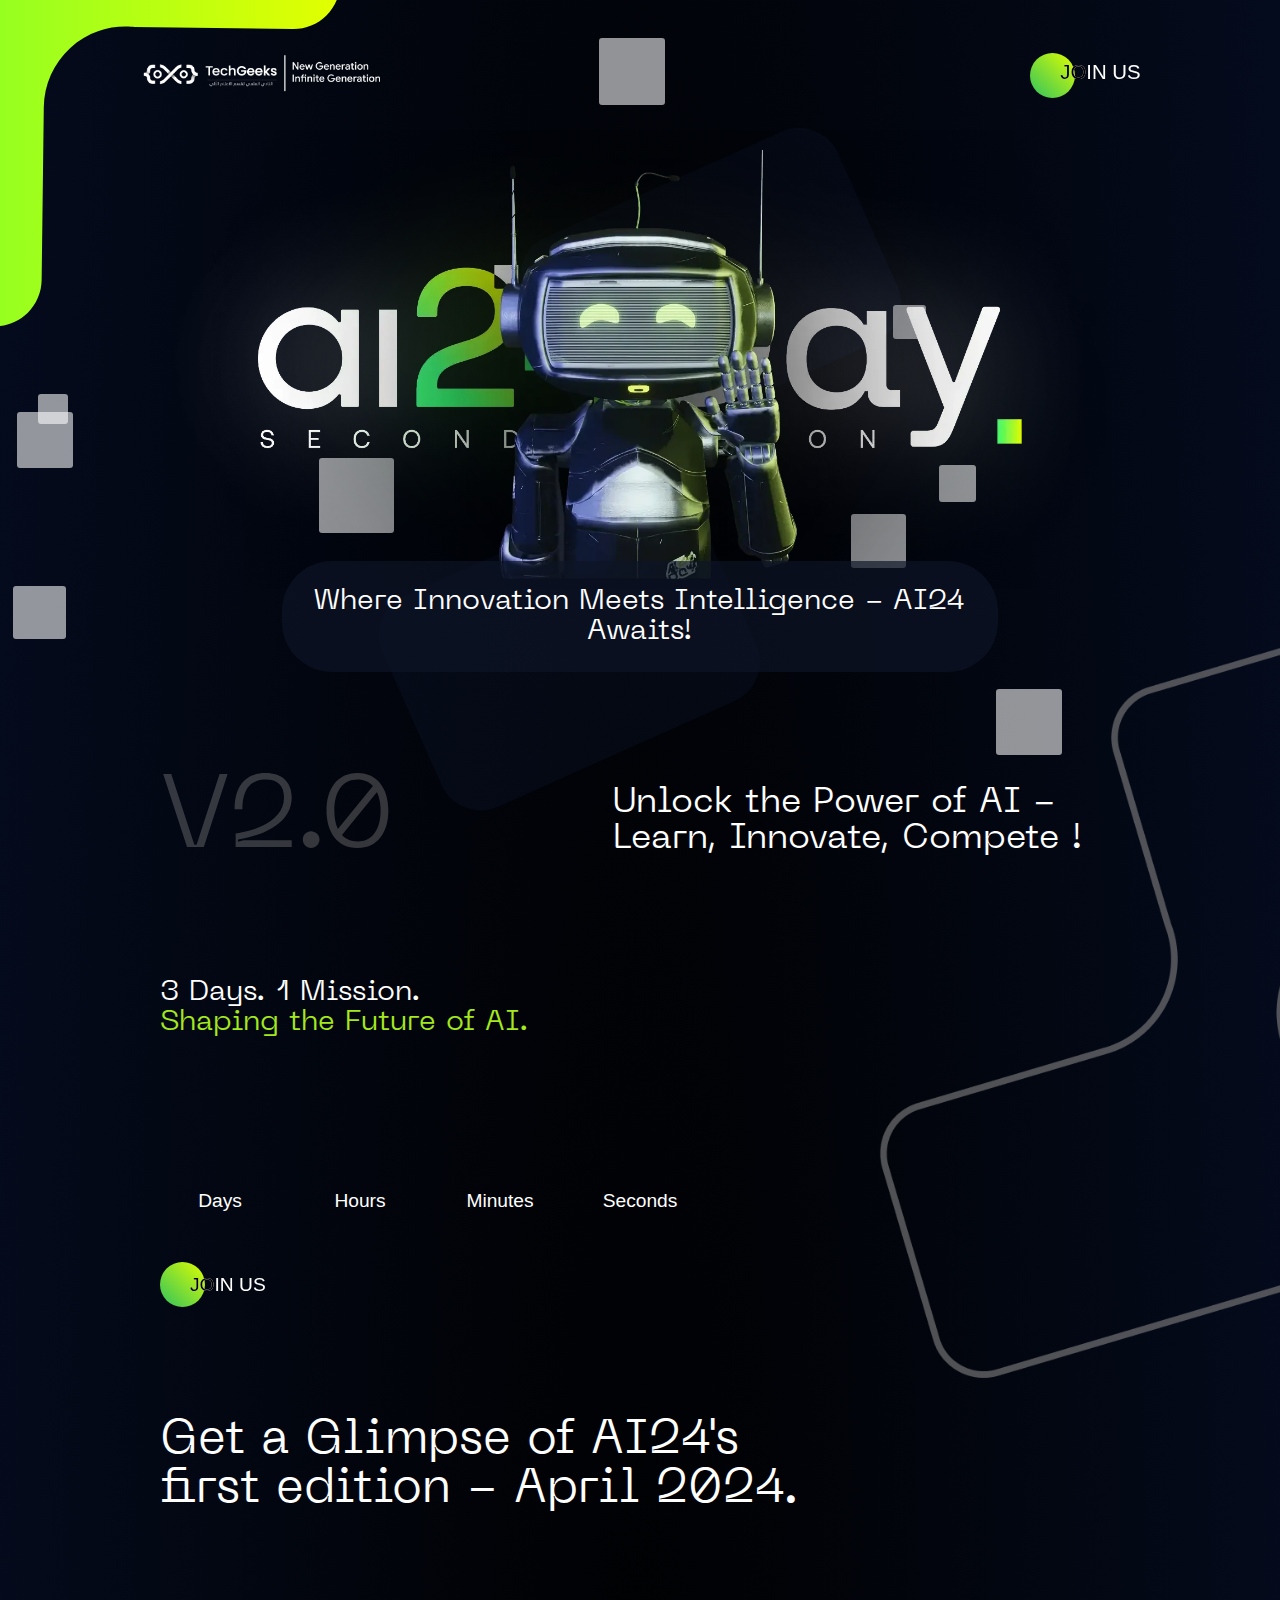
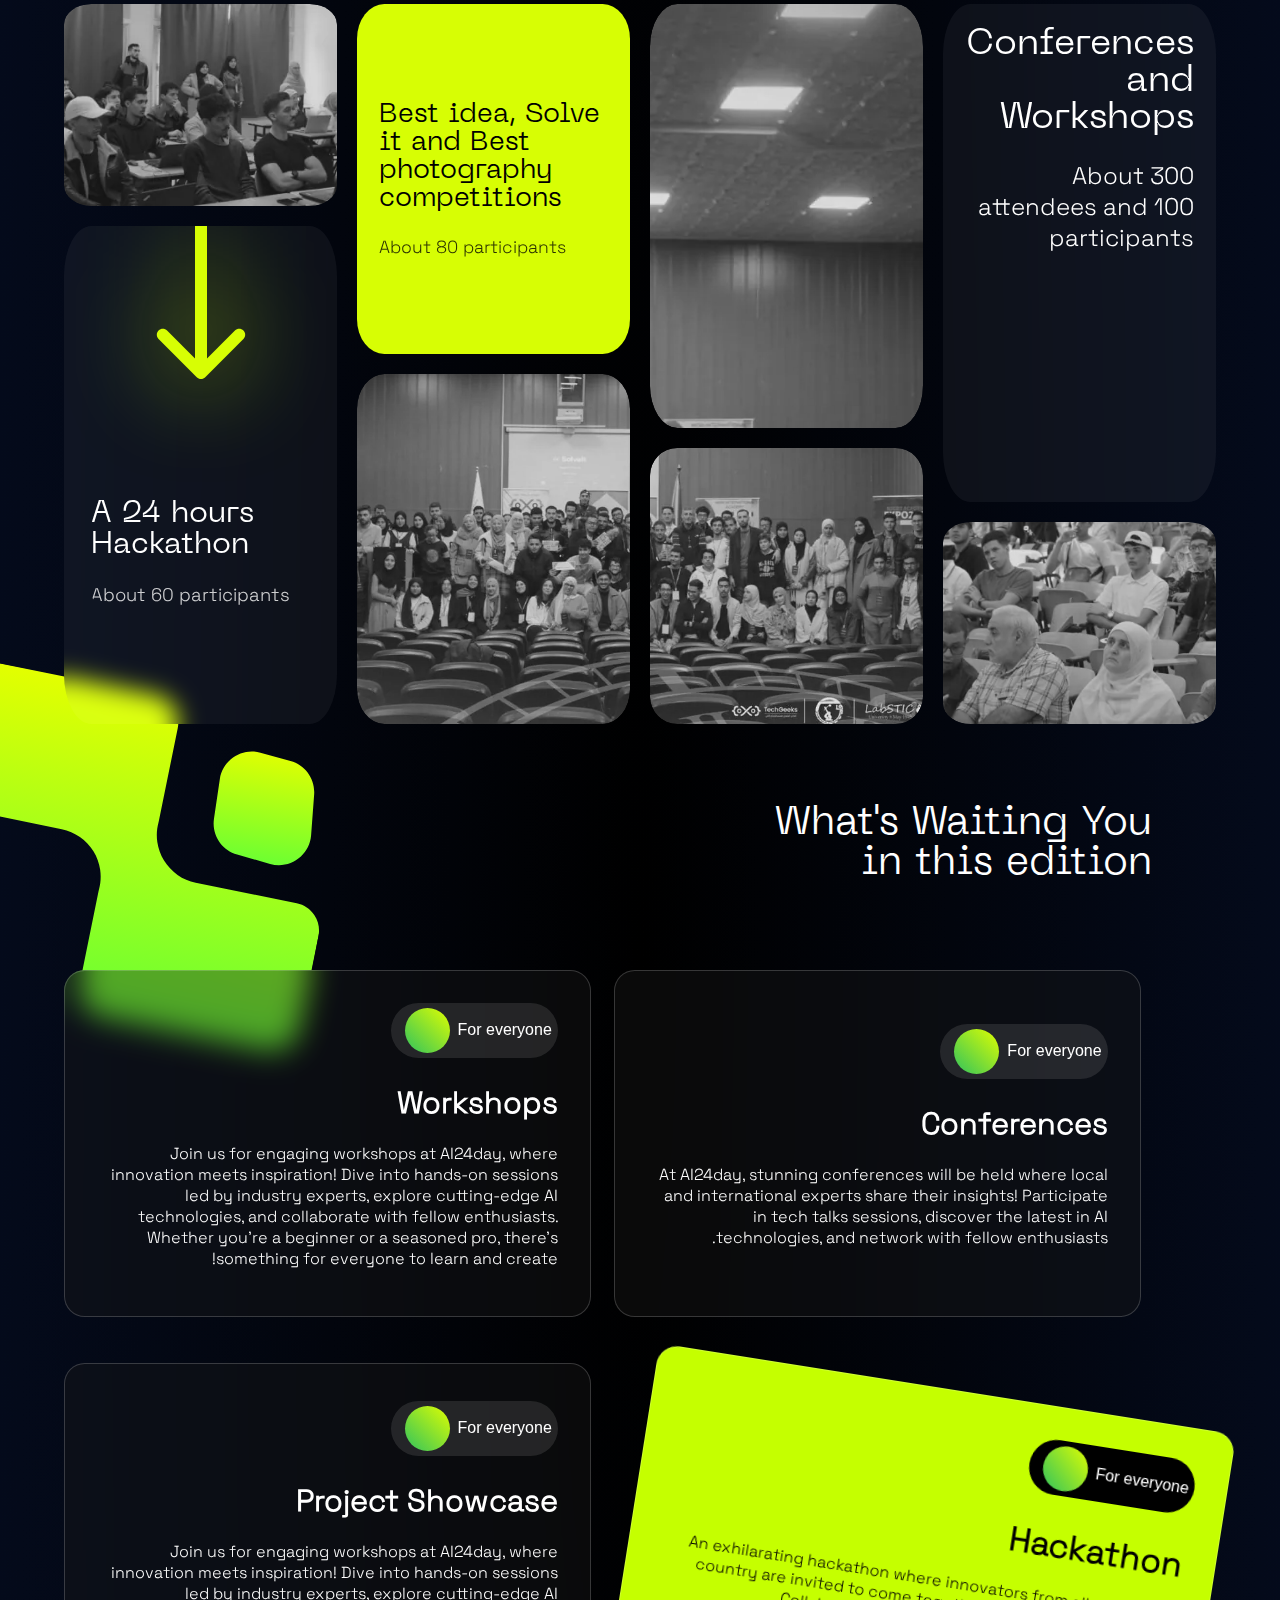
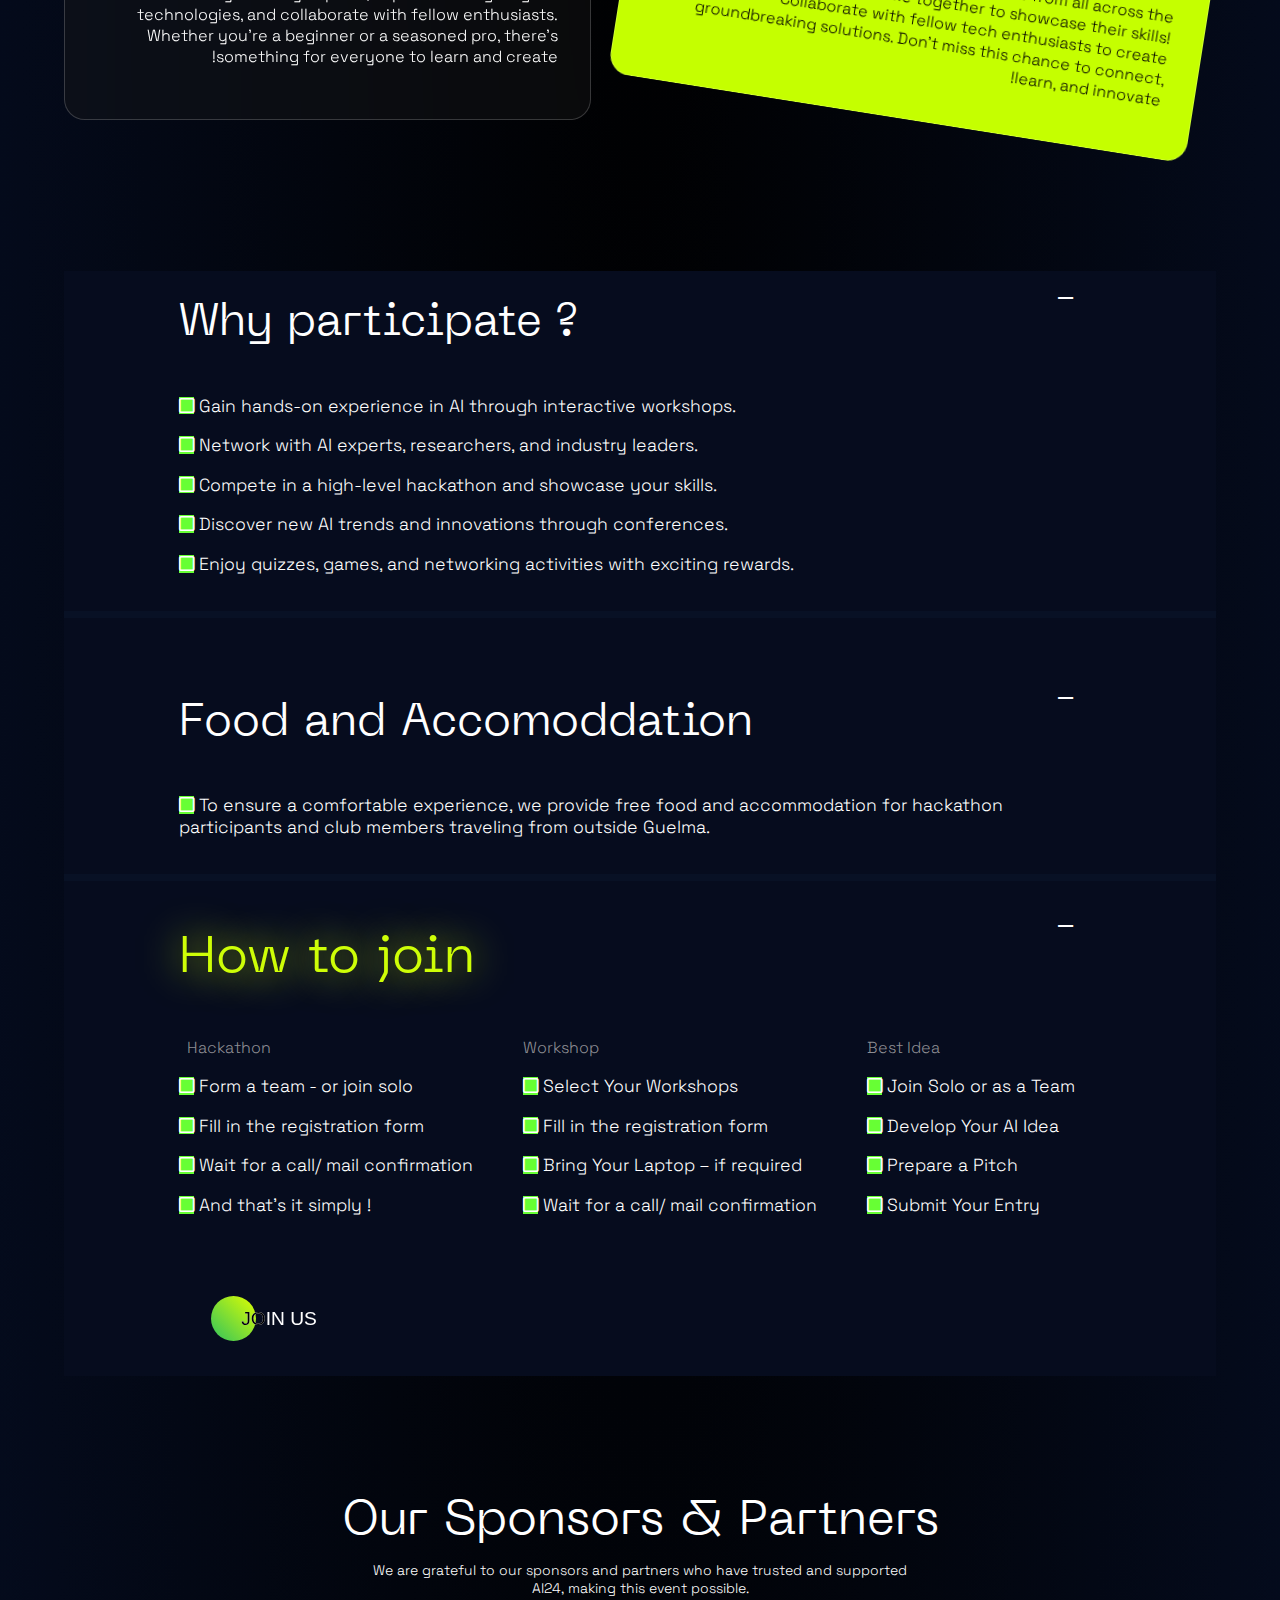
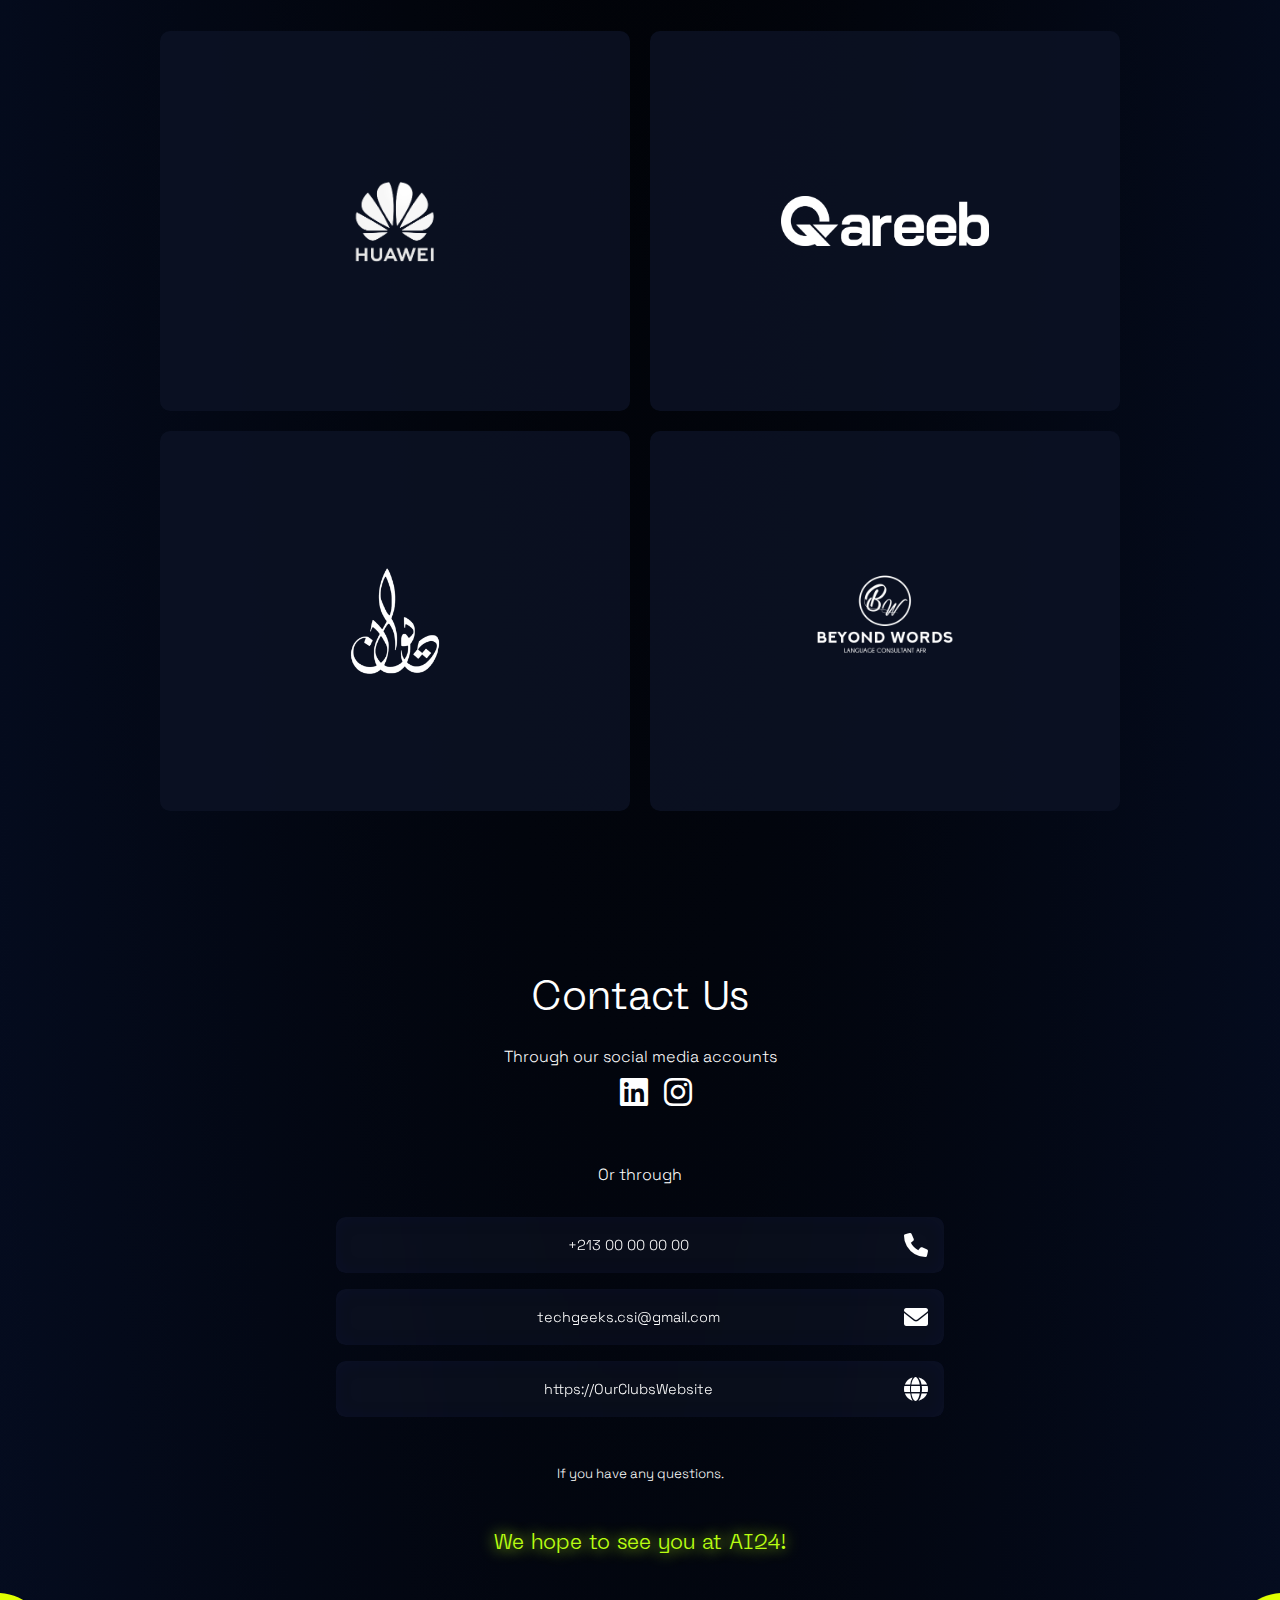
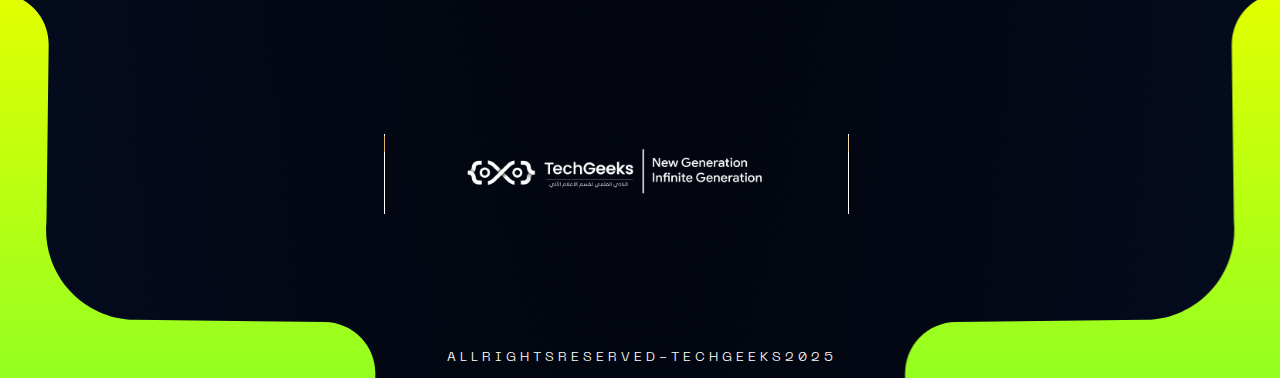
==== commit 2515a00a: "fix padding" ====
--- a/index.html
+++ b/index.html
@@ -333,14 +333,14 @@
 		<div class="sponsors-grid">
 				<!-- Top row with large sponsors -->
 				<div class="sponsor-large sponsor">
-					<img src="images/Qareeb.png" alt="Algerie Telecom Logo" style="width: 13rem;">
+					<img src="images/R (13) 1.png" alt="Sponsor Logo" id="Huawei" style="width: 9rem;">
 				</div>
 				<div class="sponsor-large sponsor">
 					<!-- style="width: 9rem;" -->
-					<img src="images/R (13) 1.png" alt="Sponsor Logo" style="width: 9rem;">
+					<img src="images/Qareeb.png" alt="Algerie Telecom Logo" id="Qareeb" style="width: 13rem;">
 				</div>
 				<div class="sponsor-large sponsor">
-					<img src="images/BW2-logoss.png" alt="Algerie Telecom Logo" style="width: 9rem;">
+					<img src="images/BW2-logoss.png" alt="Algerie Telecom Logo"id="bouchebout" style="width: 9rem;">
 				</div>
 				<div class="sponsor-large sponsor">
 					<img src="images/BW2-logo (1).png" alt="Algerie Telecom Logo" style="width: 13rem;">
@@ -377,7 +377,6 @@
 						</div>
 					</div>
 				</div> -->
-
 		</div>
 	</section>
 
--- a/css/re_section7.css
+++ b/css/re_section7.css
@@ -61,7 +61,15 @@
         grid-template-columns: 1fr; 
         gap: 15px; 
     }
-
+    #Huawei{
+        padding: 4rem 0rem ;
+    }
+    #Qareeb{
+        padding: 4rem 0rem ;
+    }
+    #bouchebout{
+        padding: 2rem 0rem ;  
+    }
     .sponsor-large {
         padding: 20px; 
         height: auto; 
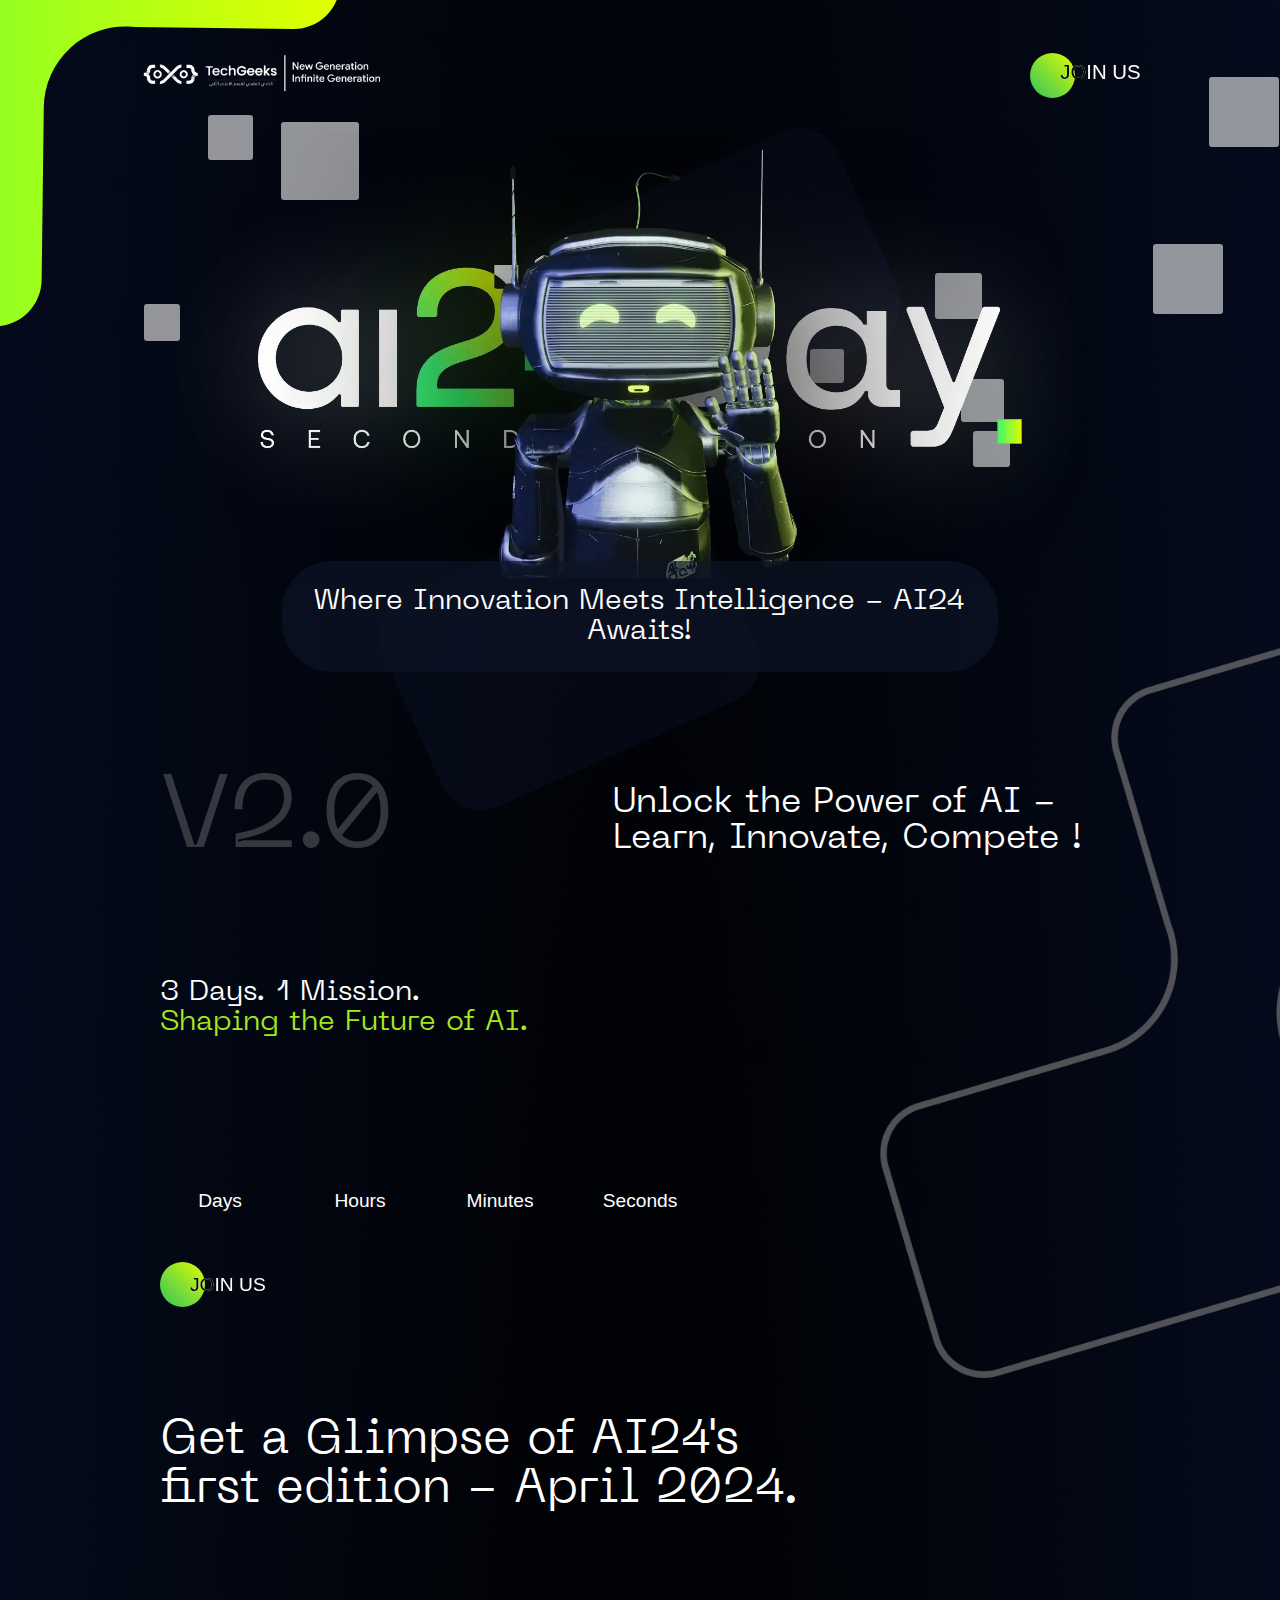
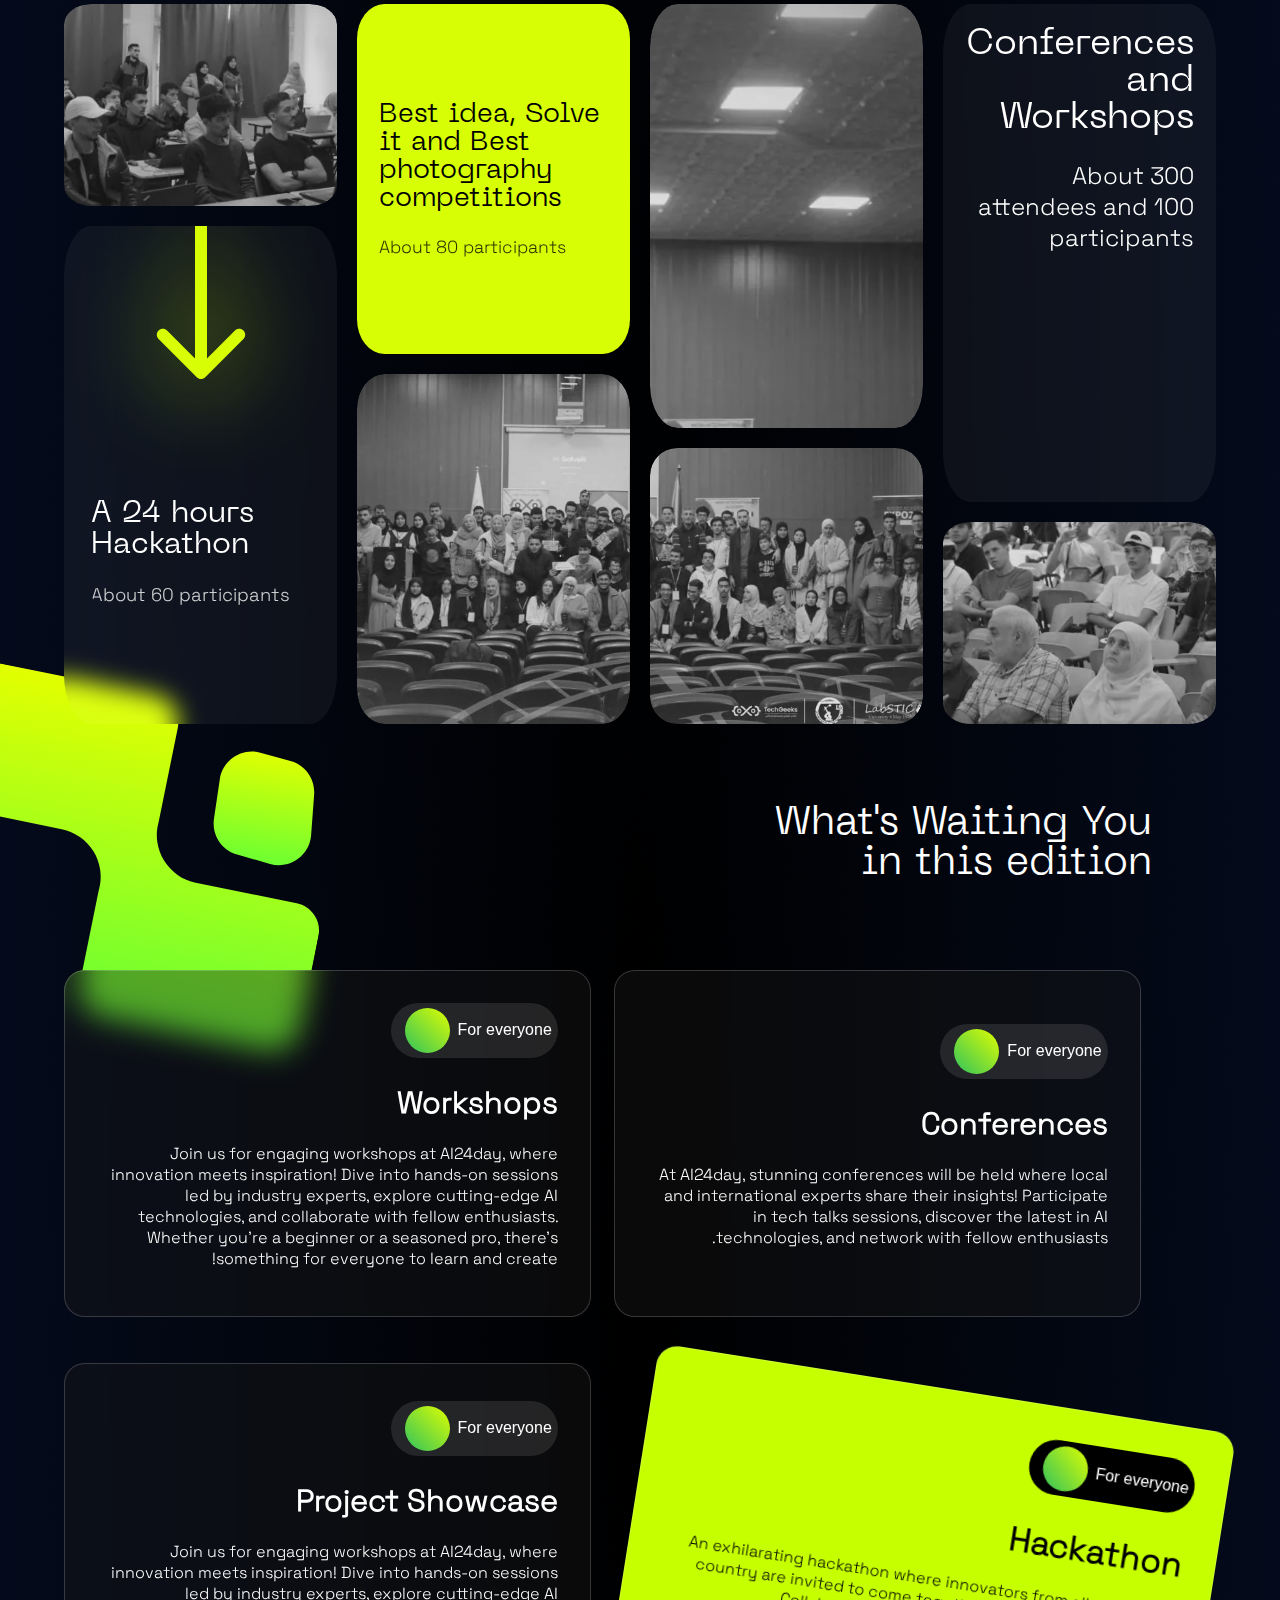
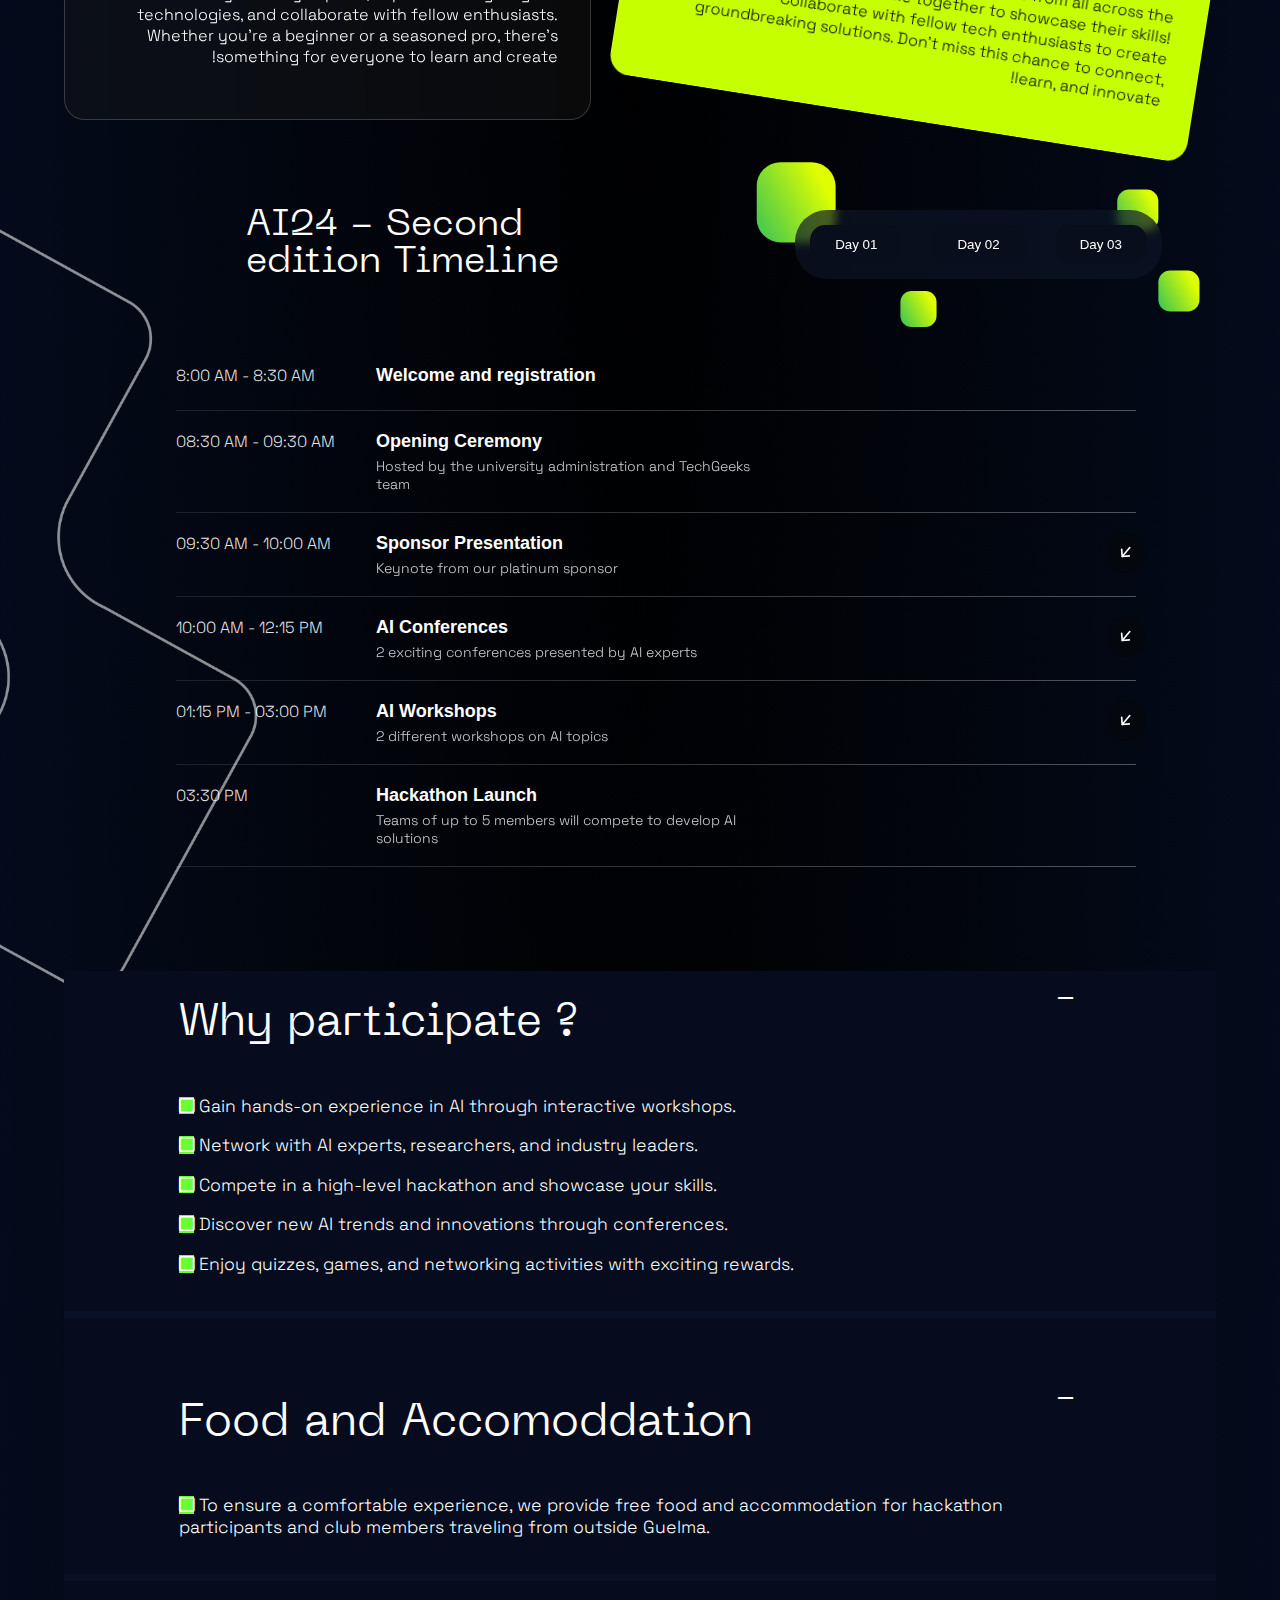
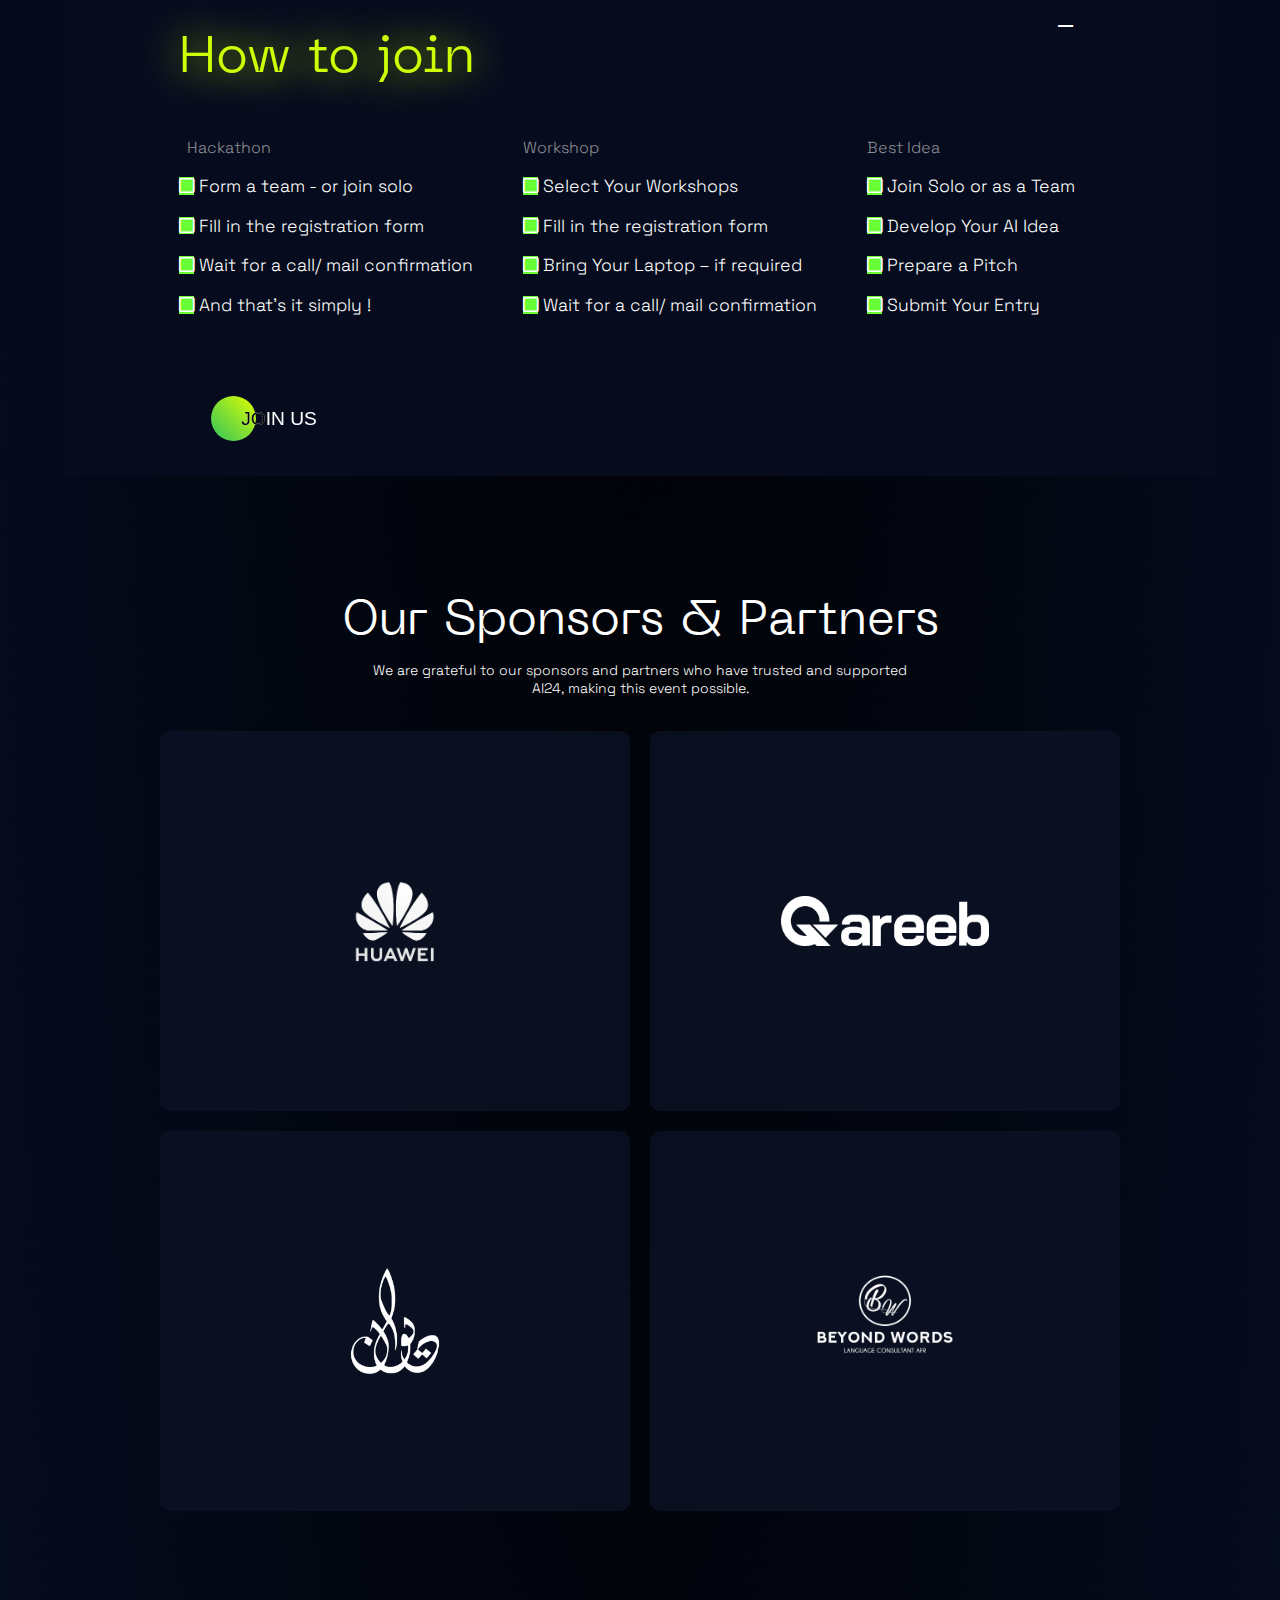
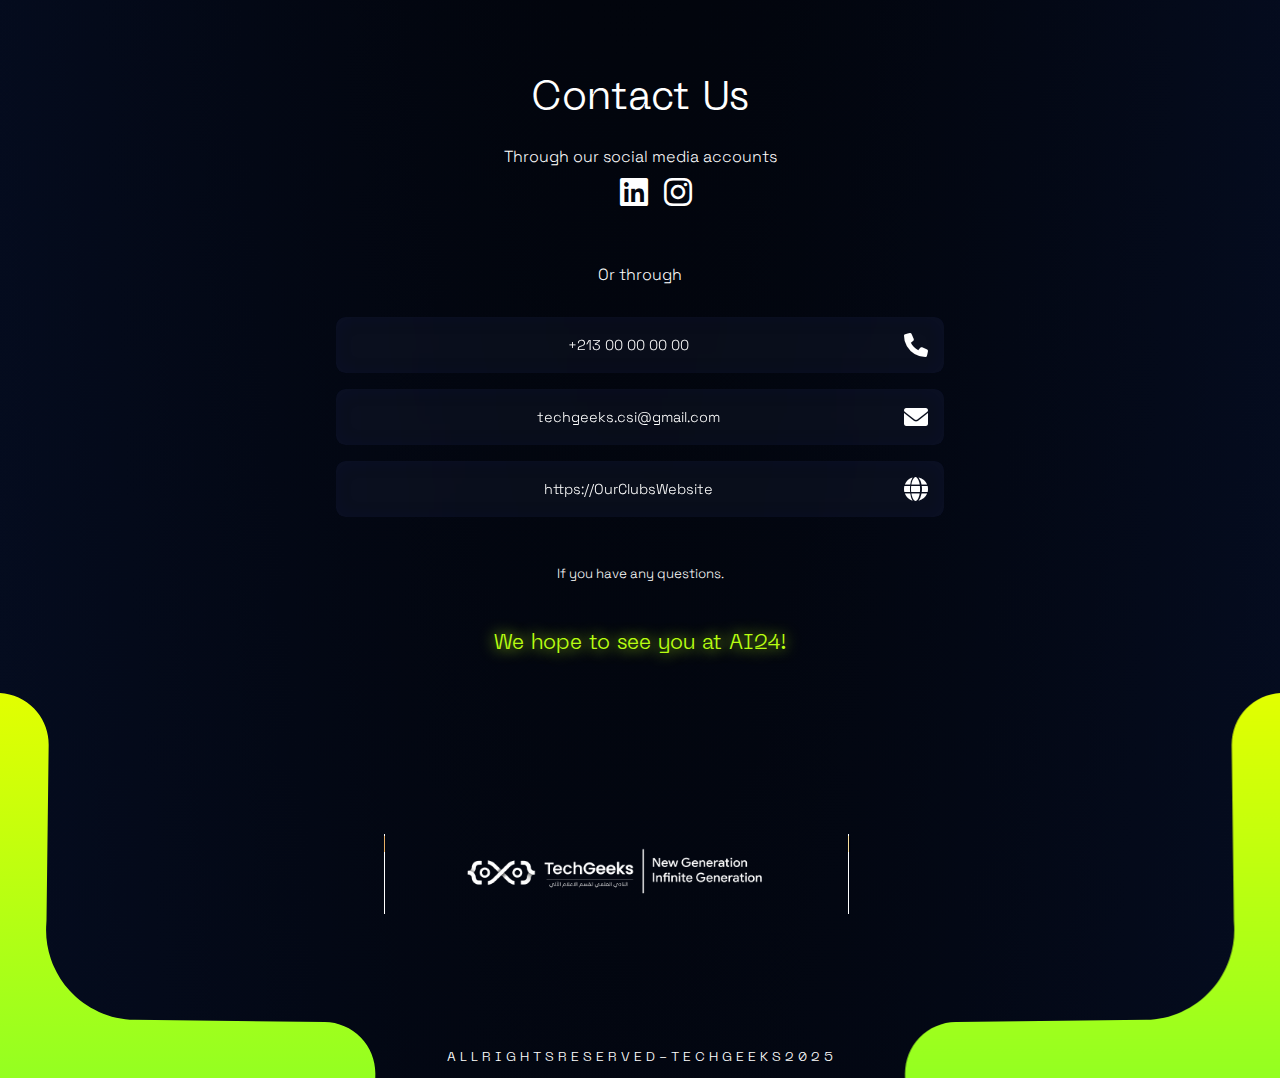
==== commit 0f332d21: "fix time,prg,informations speakers,formateur" ====
--- a/index.html
+++ b/index.html
@@ -233,7 +233,7 @@
 	</section>
 
 	<!--! section05 -->
-	<section class="section-05" id="tm" style="display: none;">
+	<section class="section-05" id="tm">
 		<div class="img-seven-content"><img src="images/Group 35.png" id="decorator_img_5" loading="lazy" alt="text"></div>
 
 			<div class="sec5sub1">
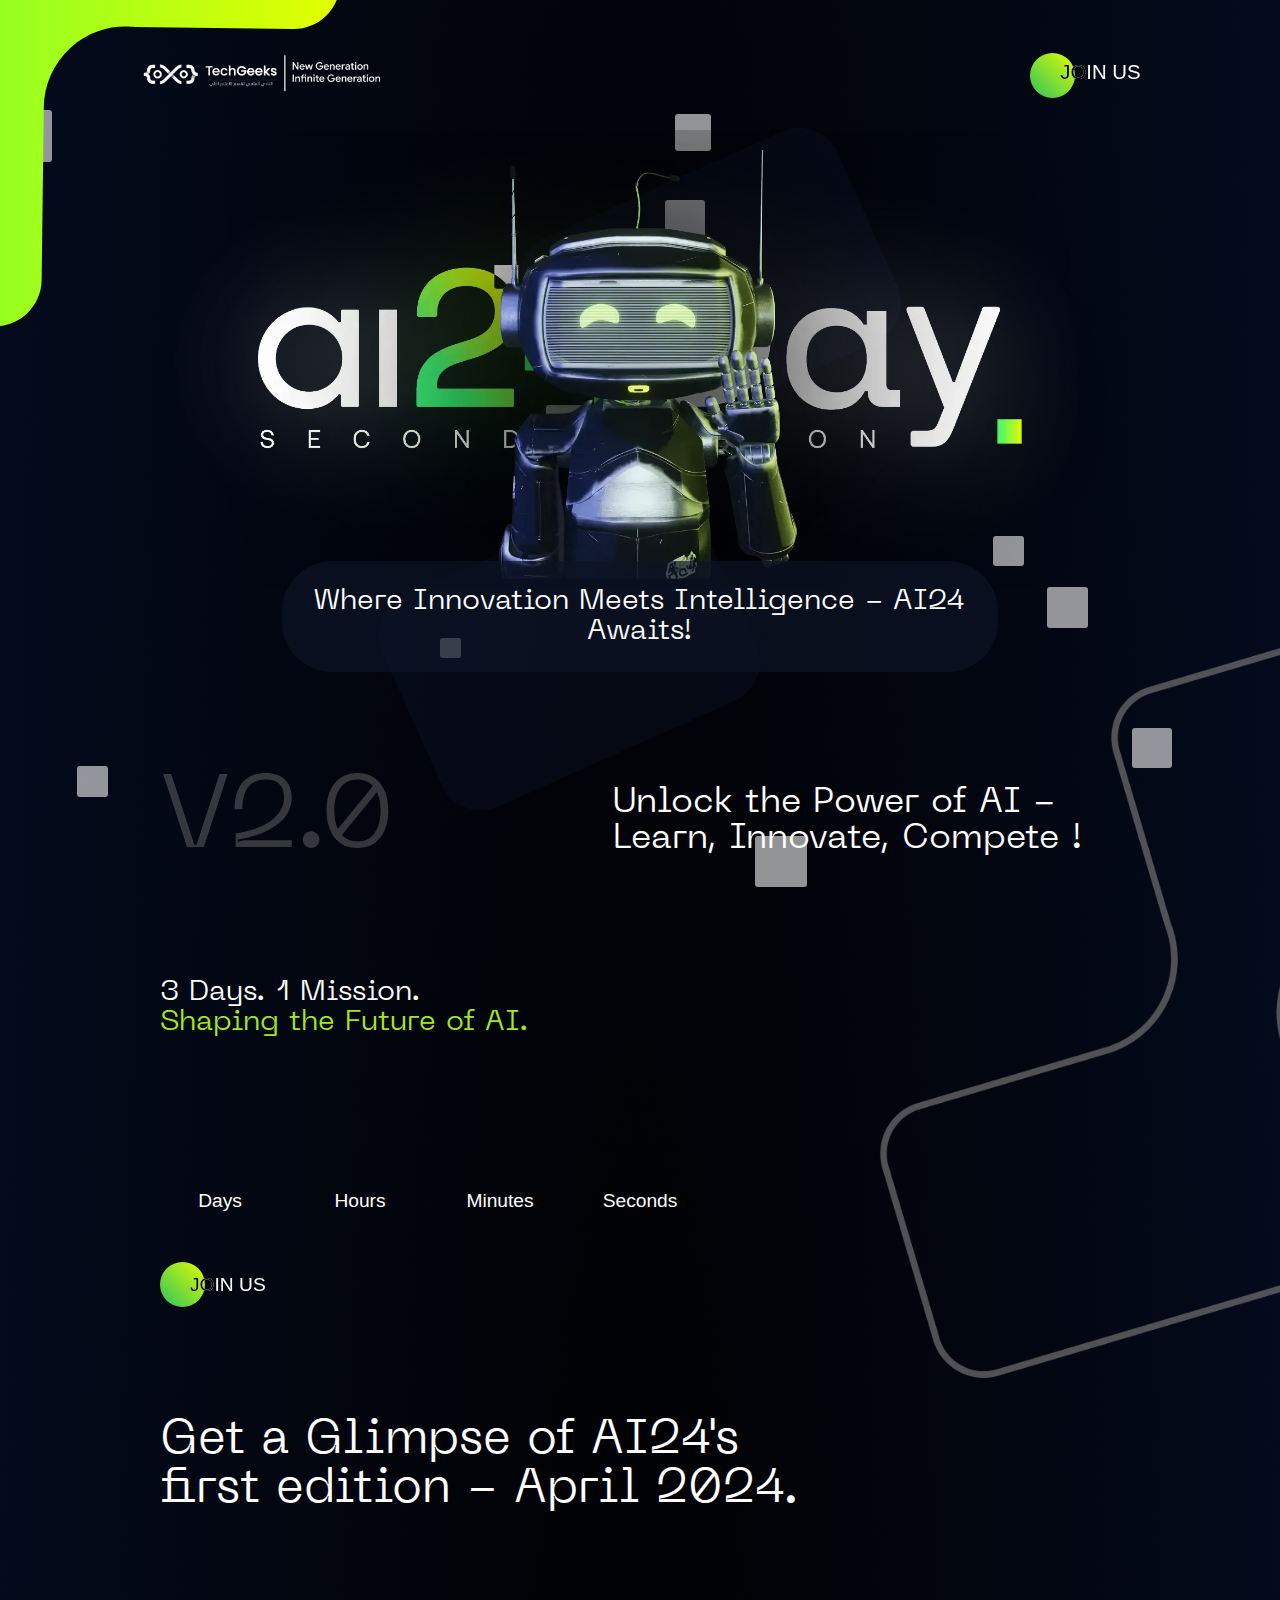
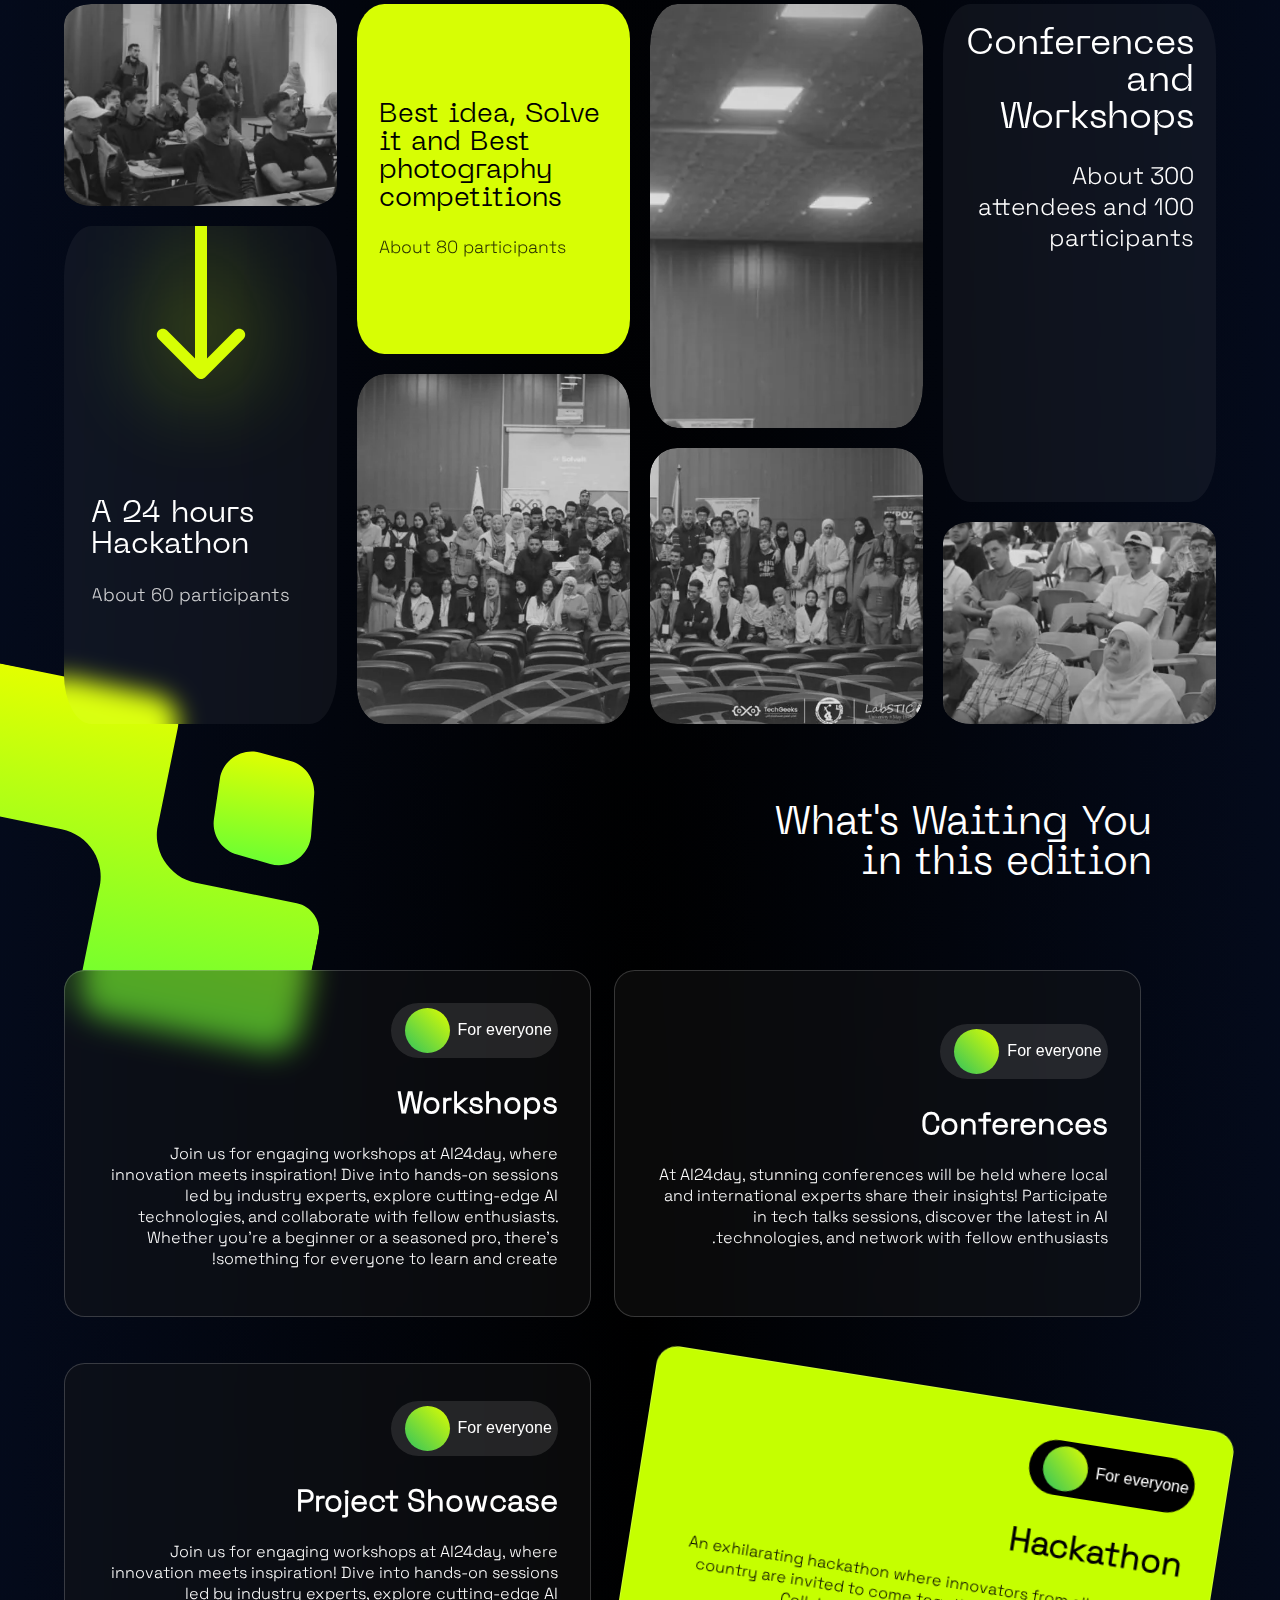
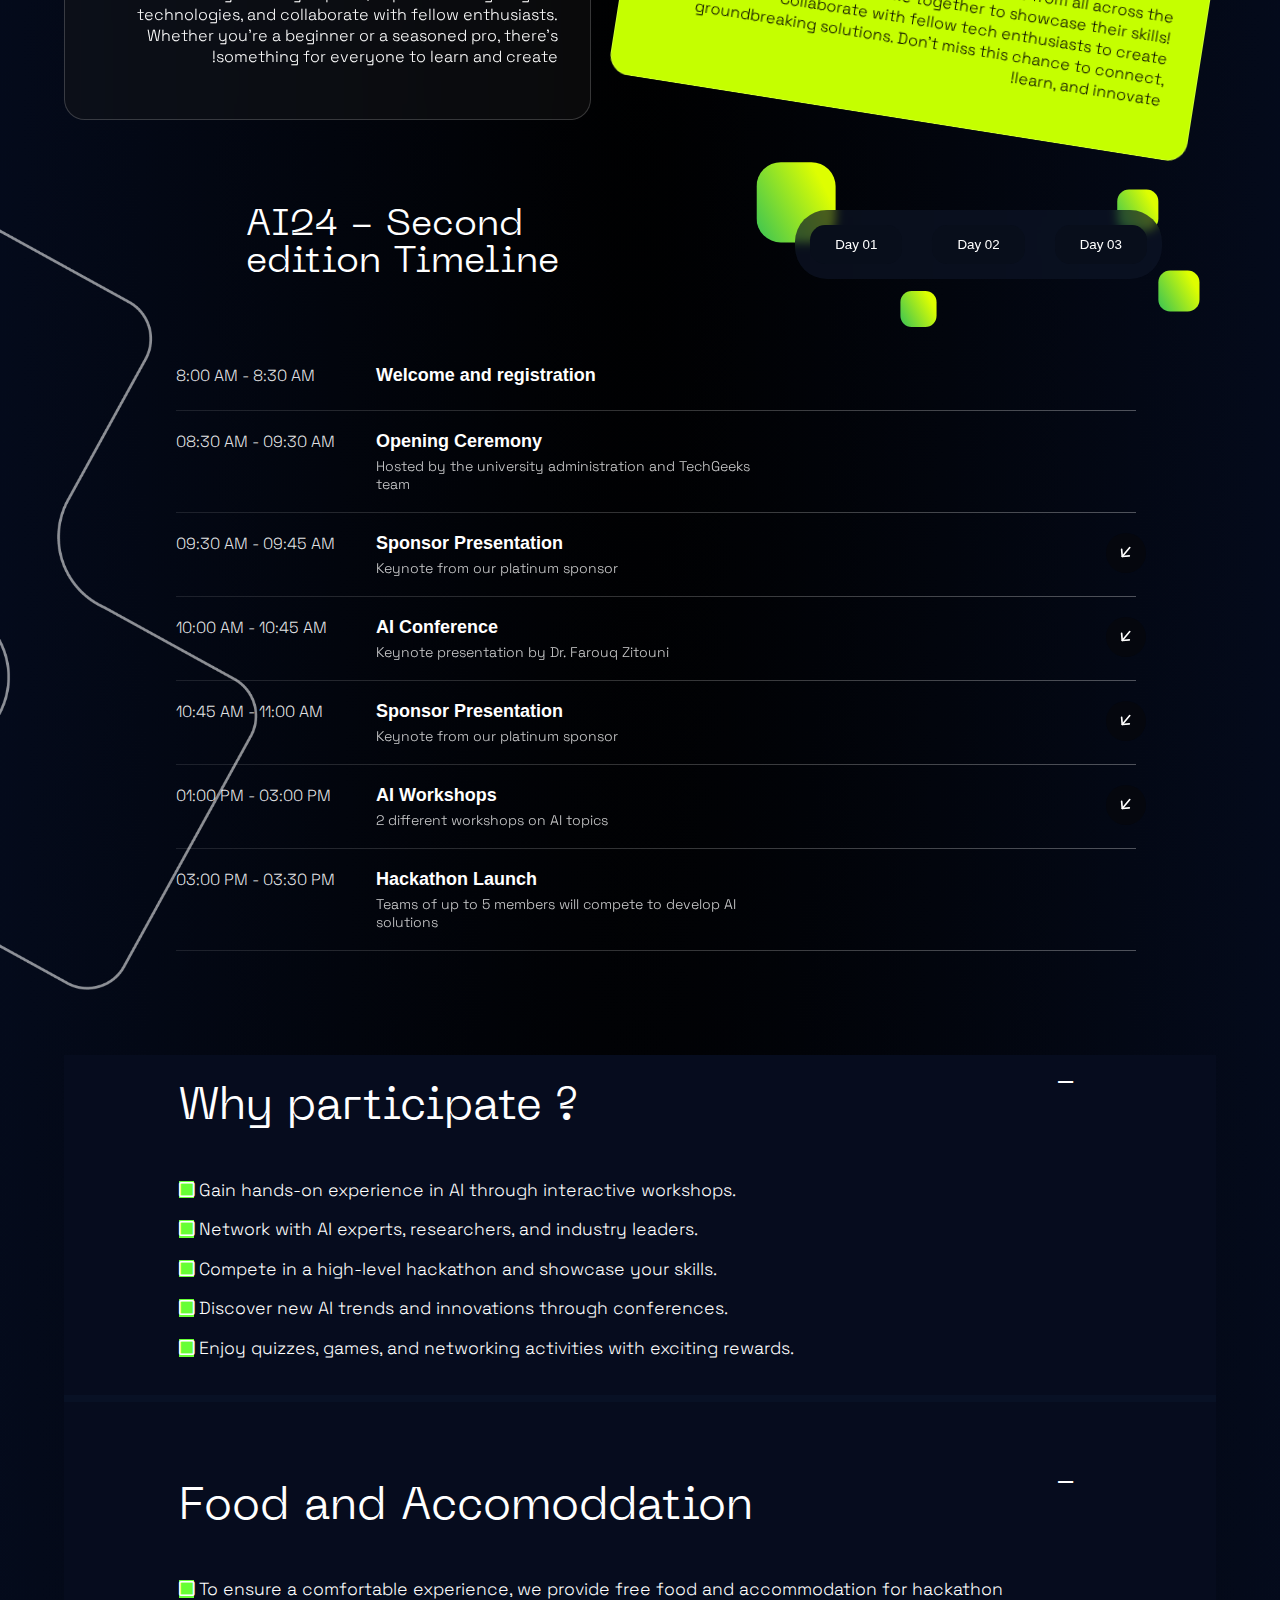
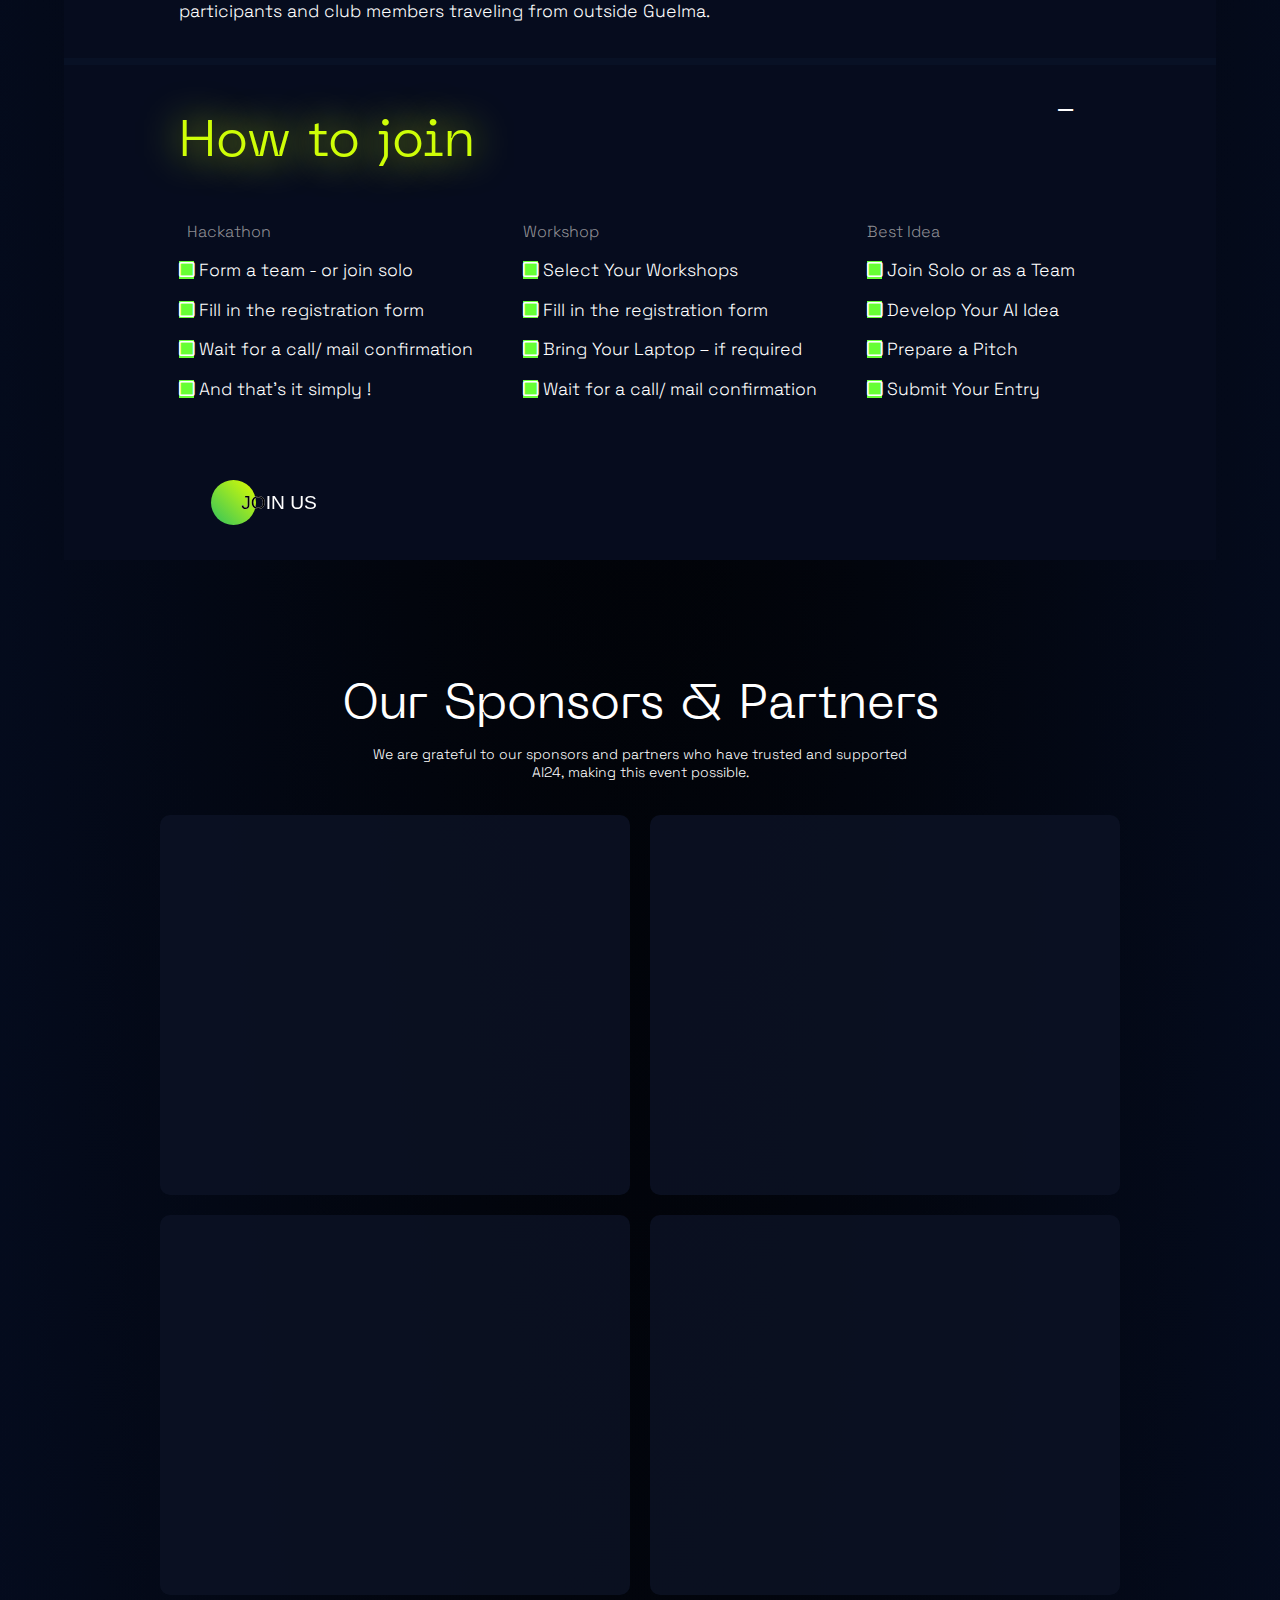
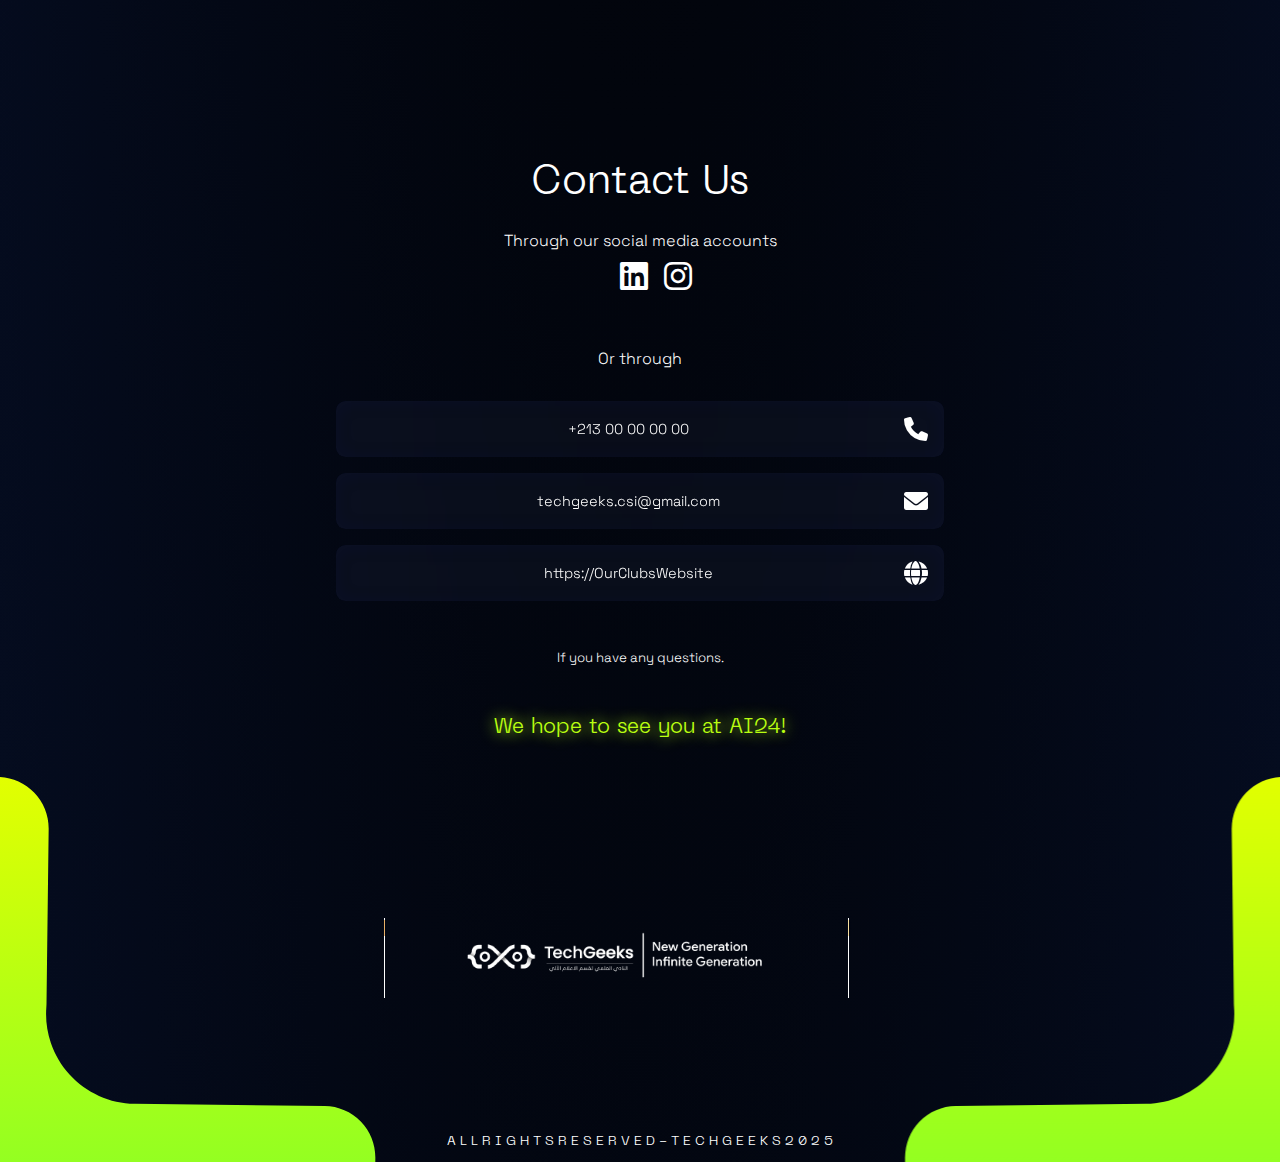
==== commit 44eeb223: "resize images" ====
--- a/index.html
+++ b/index.html
@@ -333,17 +333,17 @@
 		<div class="sponsors-grid">
 				<!-- Top row with large sponsors -->
 				<div class="sponsor-large sponsor">
-					<img src="images/R (13) 1.png" alt="Sponsor Logo" id="Huawei" style="width: 9rem;">
+					<img src="images/R (13) 1.png" alt="Sponsor Logo" id="Huawei" style="width: 9rem;" loading="lazy">
 				</div>
 				<div class="sponsor-large sponsor">
 					<!-- style="width: 9rem;" -->
-					<img src="images/Qareeb.png" alt="Algerie Telecom Logo" id="Qareeb" style="width: 13rem;">
+					<img src="images/Qareeb.png" alt="Algerie Telecom Logo" id="Qareeb" style="width: 13rem;" loading="lazy">
 				</div>
 				<div class="sponsor-large sponsor">
-					<img src="images/BW2-logoss.png" alt="Algerie Telecom Logo"id="bouchebout" style="width: 9rem;">
+					<img src="images/BW2-logoss.png" alt="Algerie Telecom Logo"id="bouchebout" style="width: 9rem;" loading="lazy">
 				</div>
 				<div class="sponsor-large sponsor">
-					<img src="images/BW2-logo (1).png" alt="Algerie Telecom Logo" style="width: 13rem;">
+					<img src="images/BW2-logo (1).png" alt="Algerie Telecom Logo" style="width: 13rem;" loading="lazy">
 				</div>
 				<!-- Bottom row with smaller sponsors -->
 
